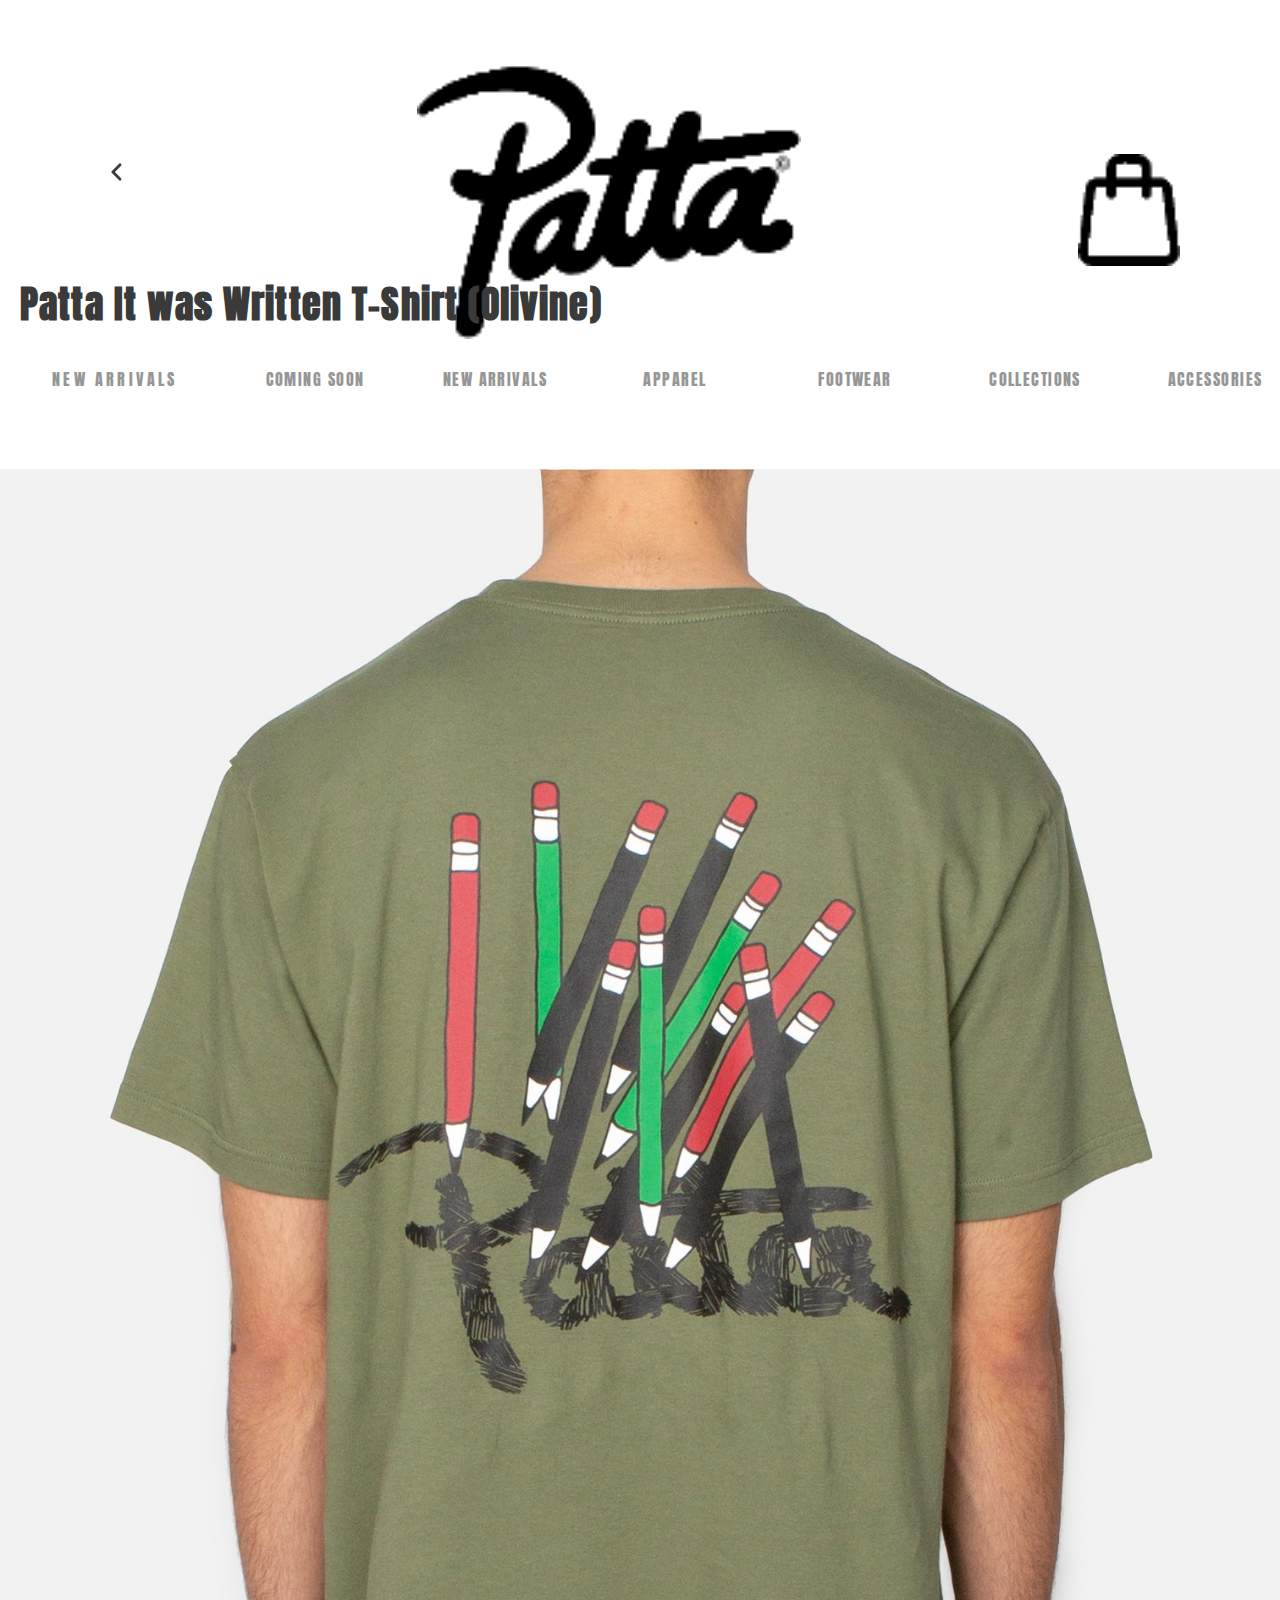
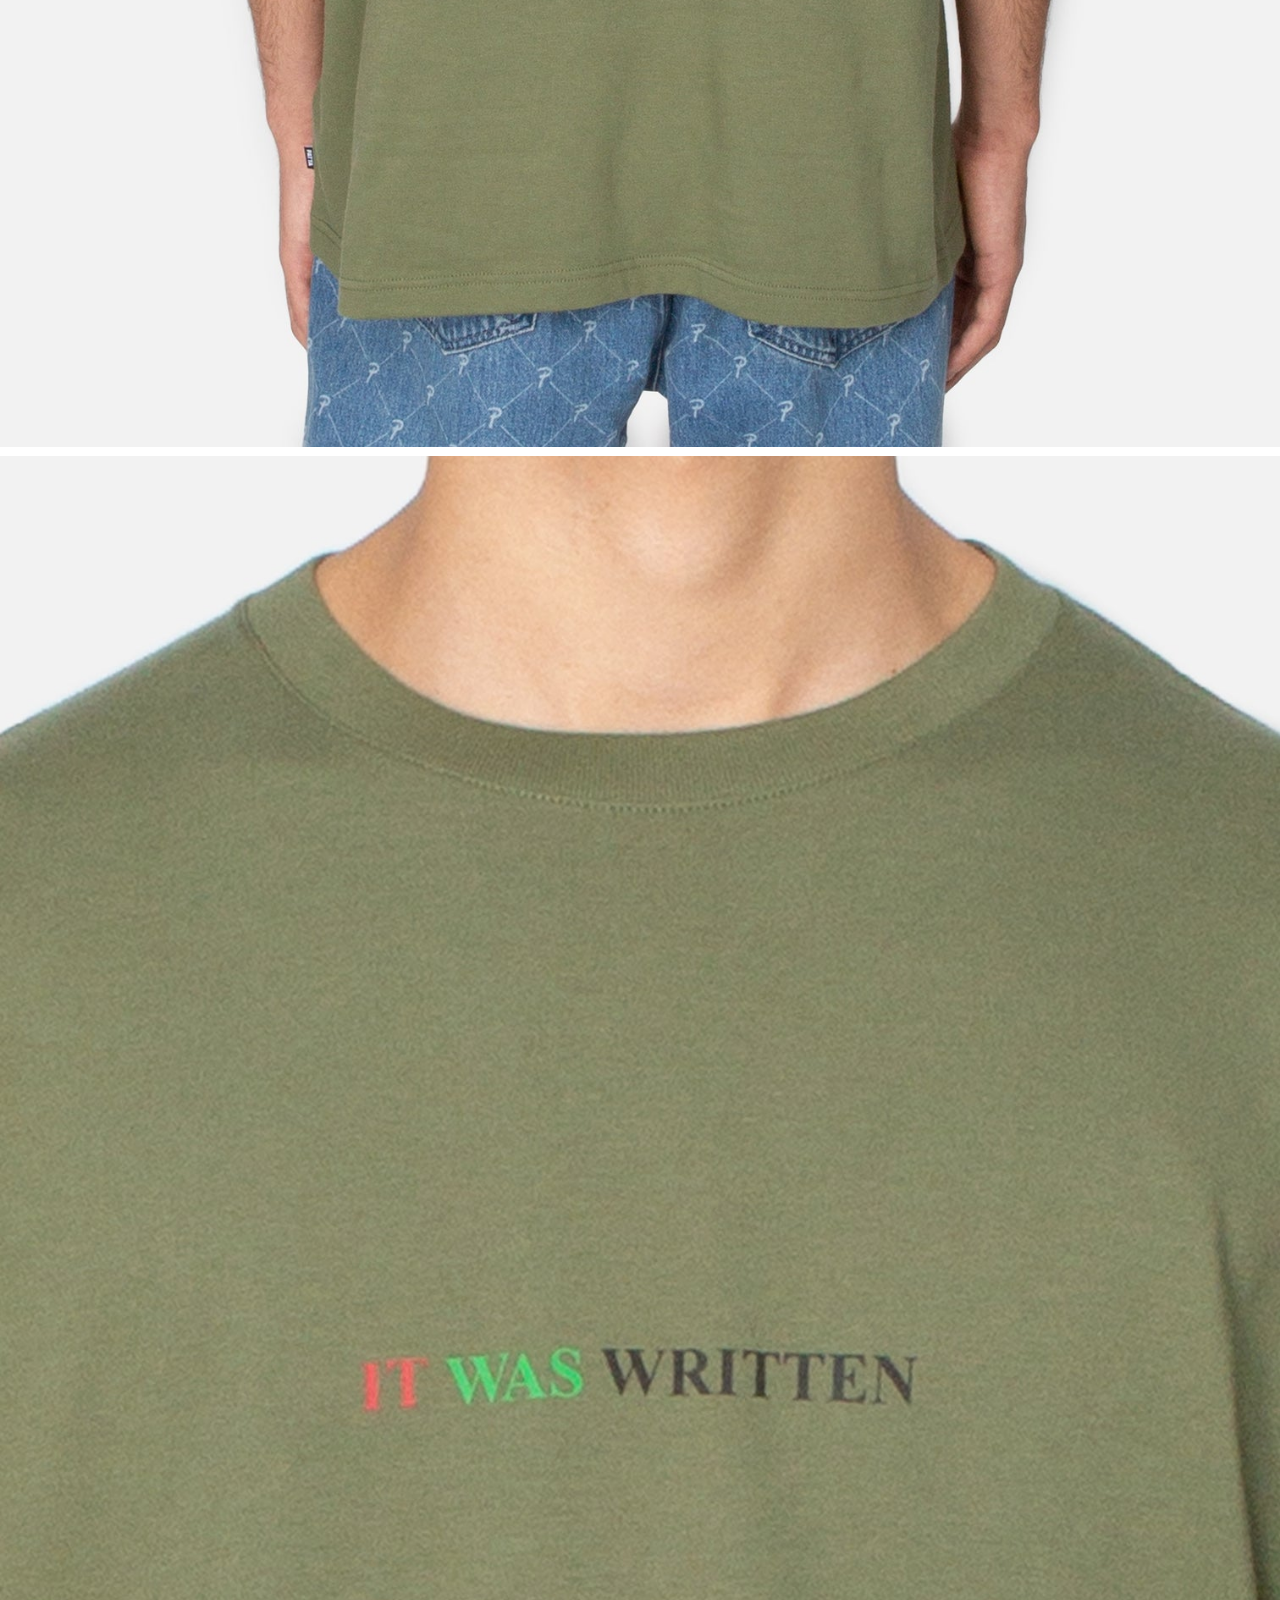
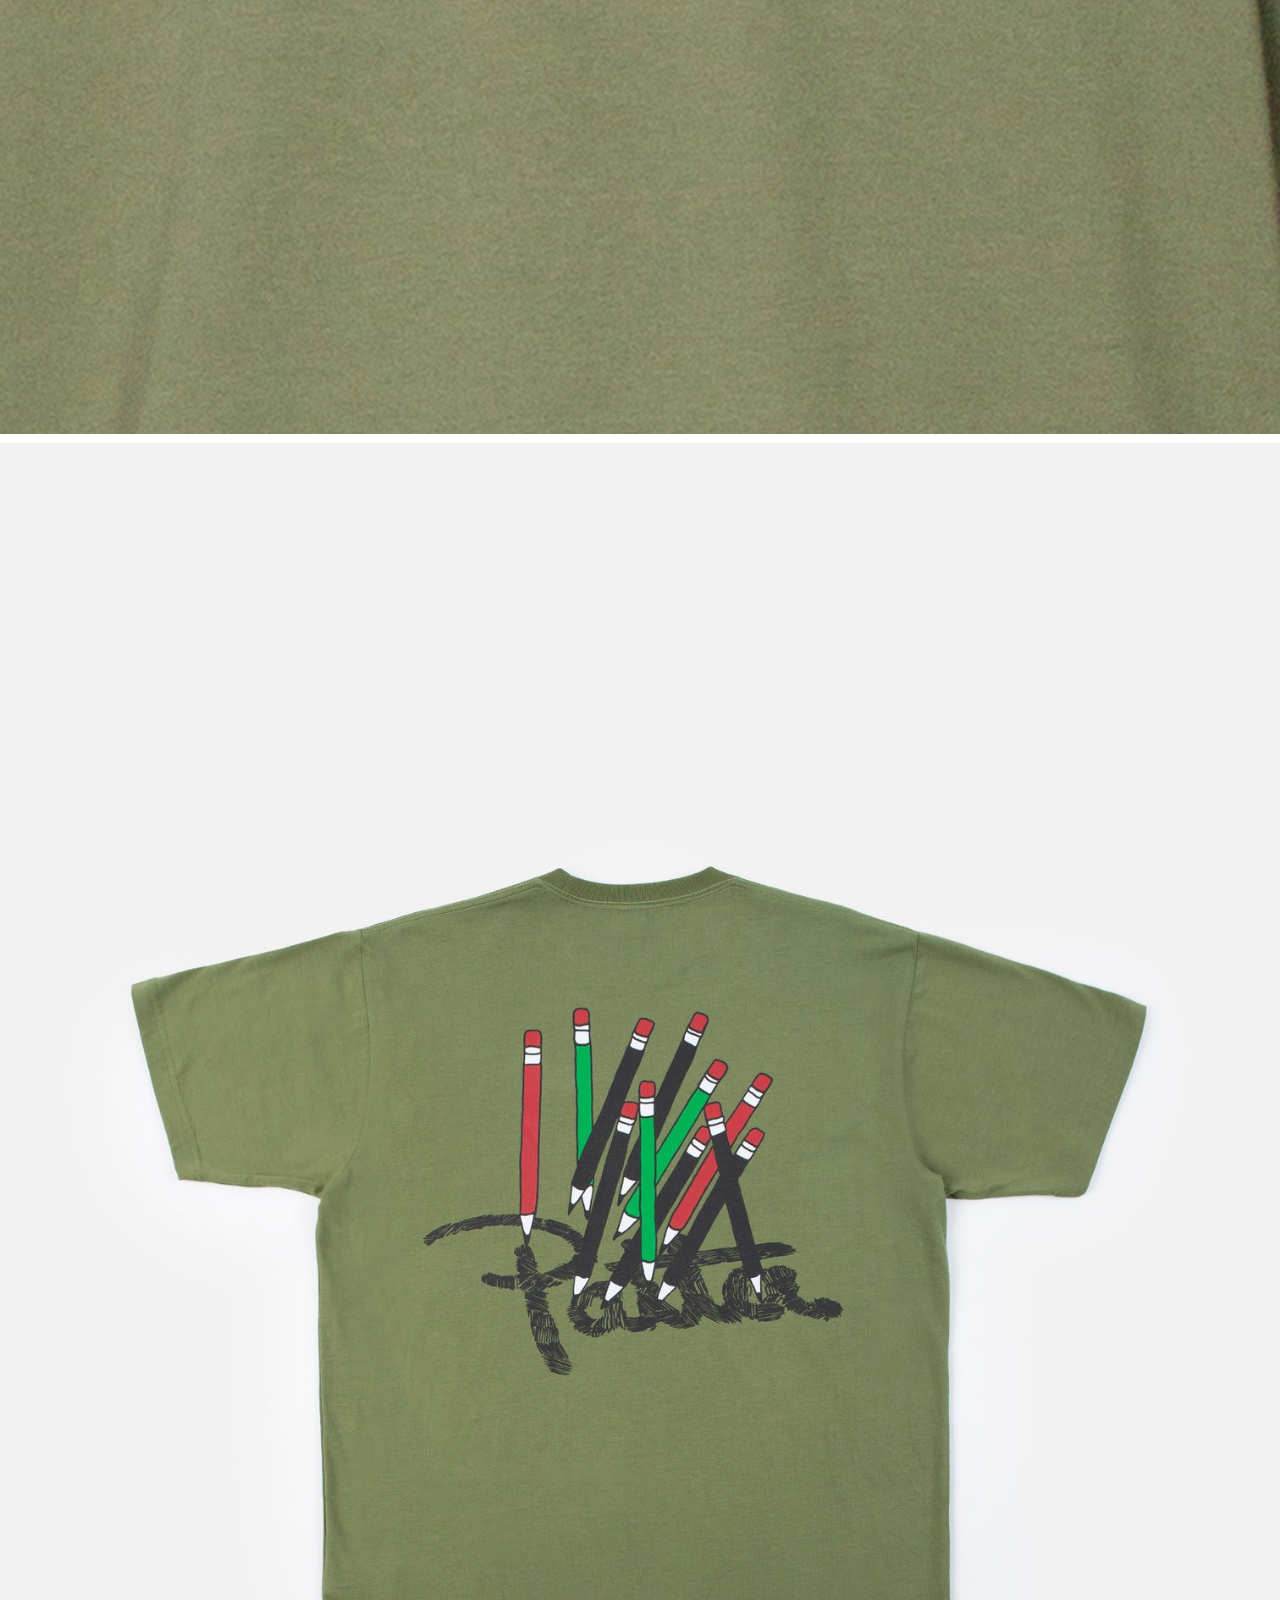
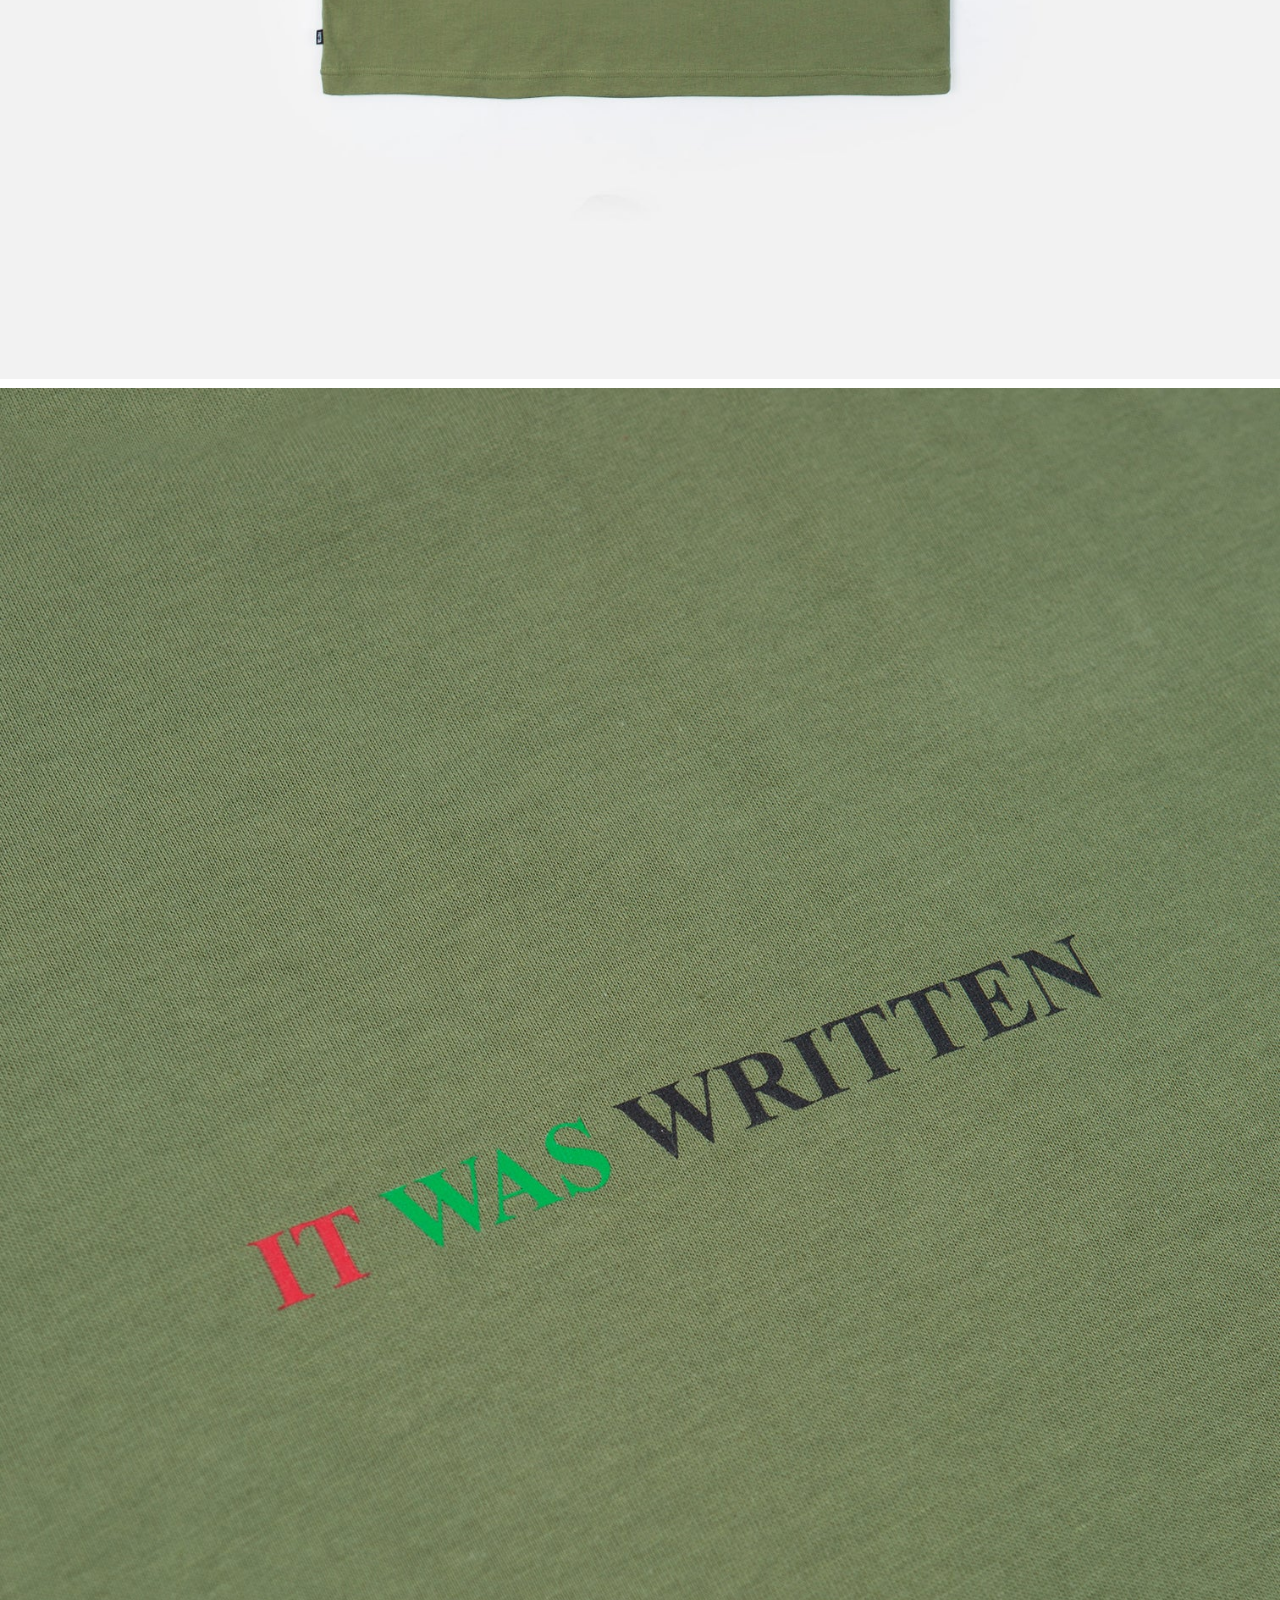
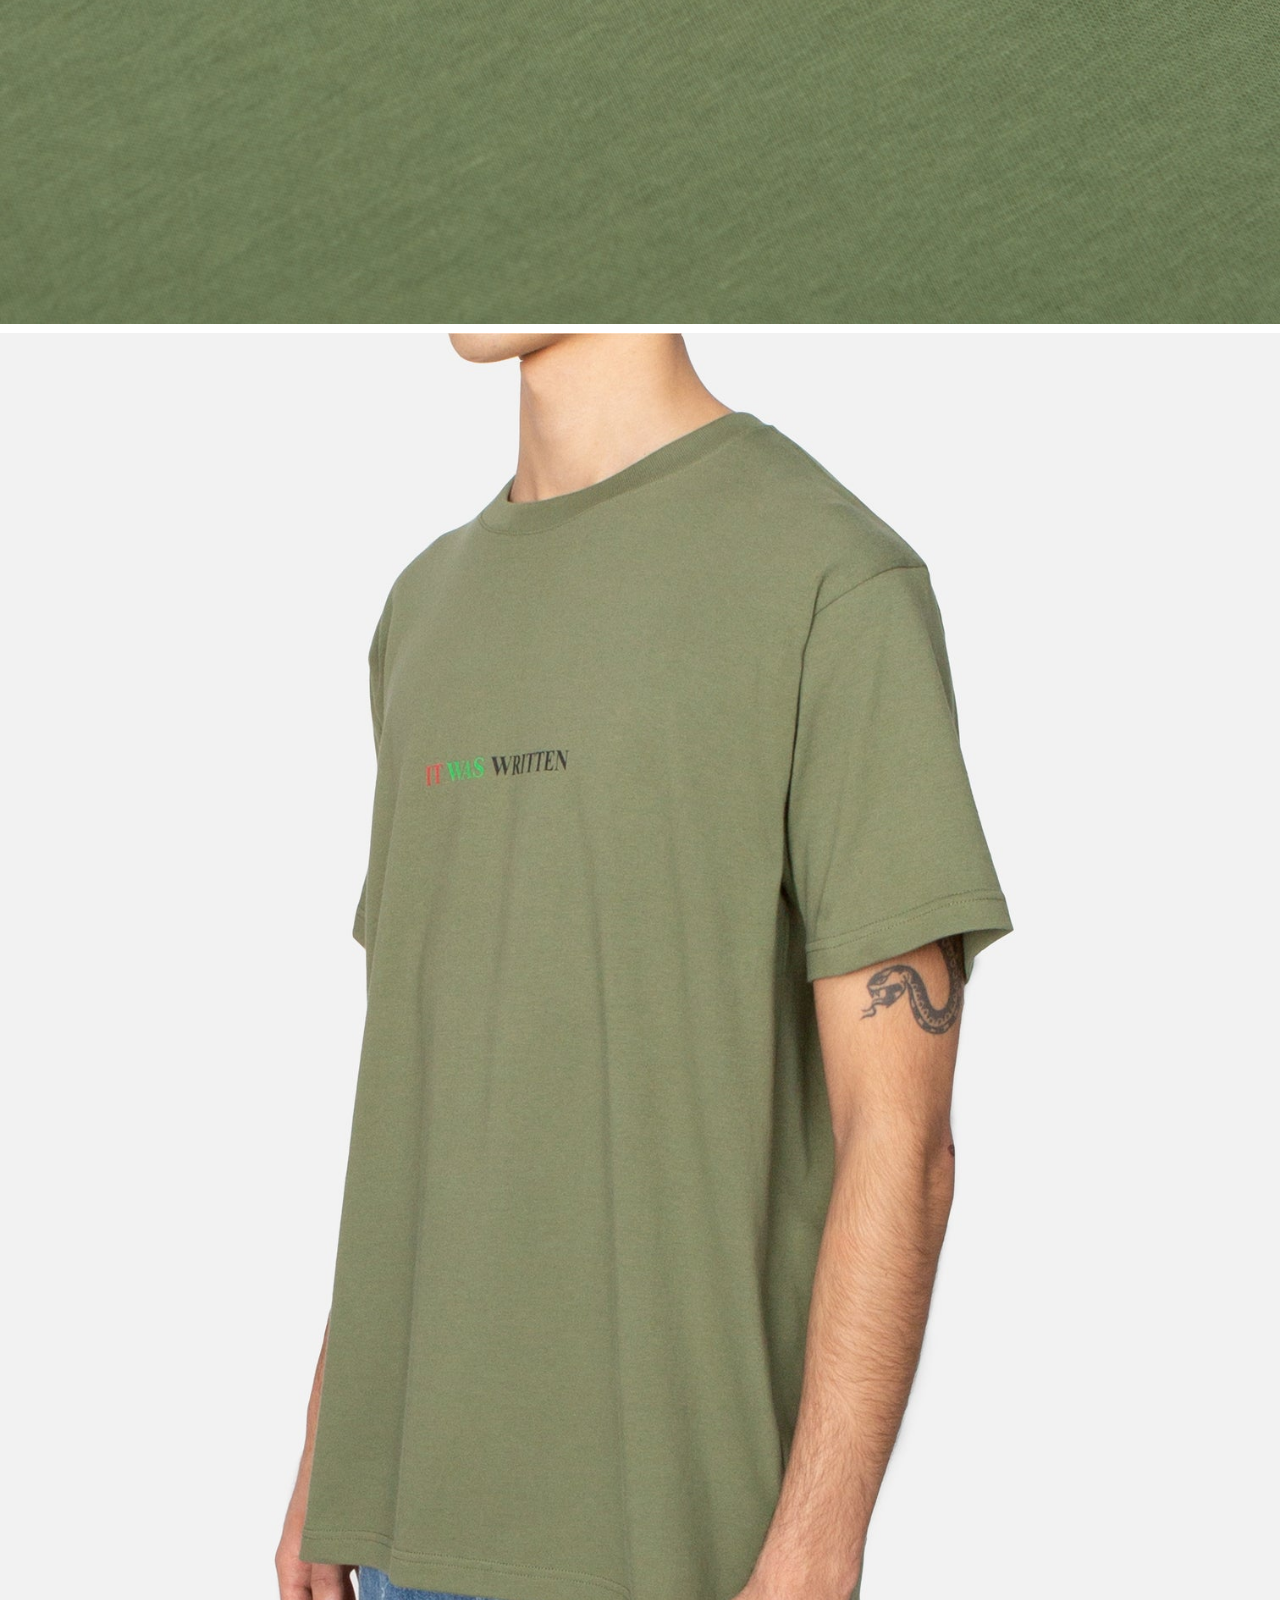
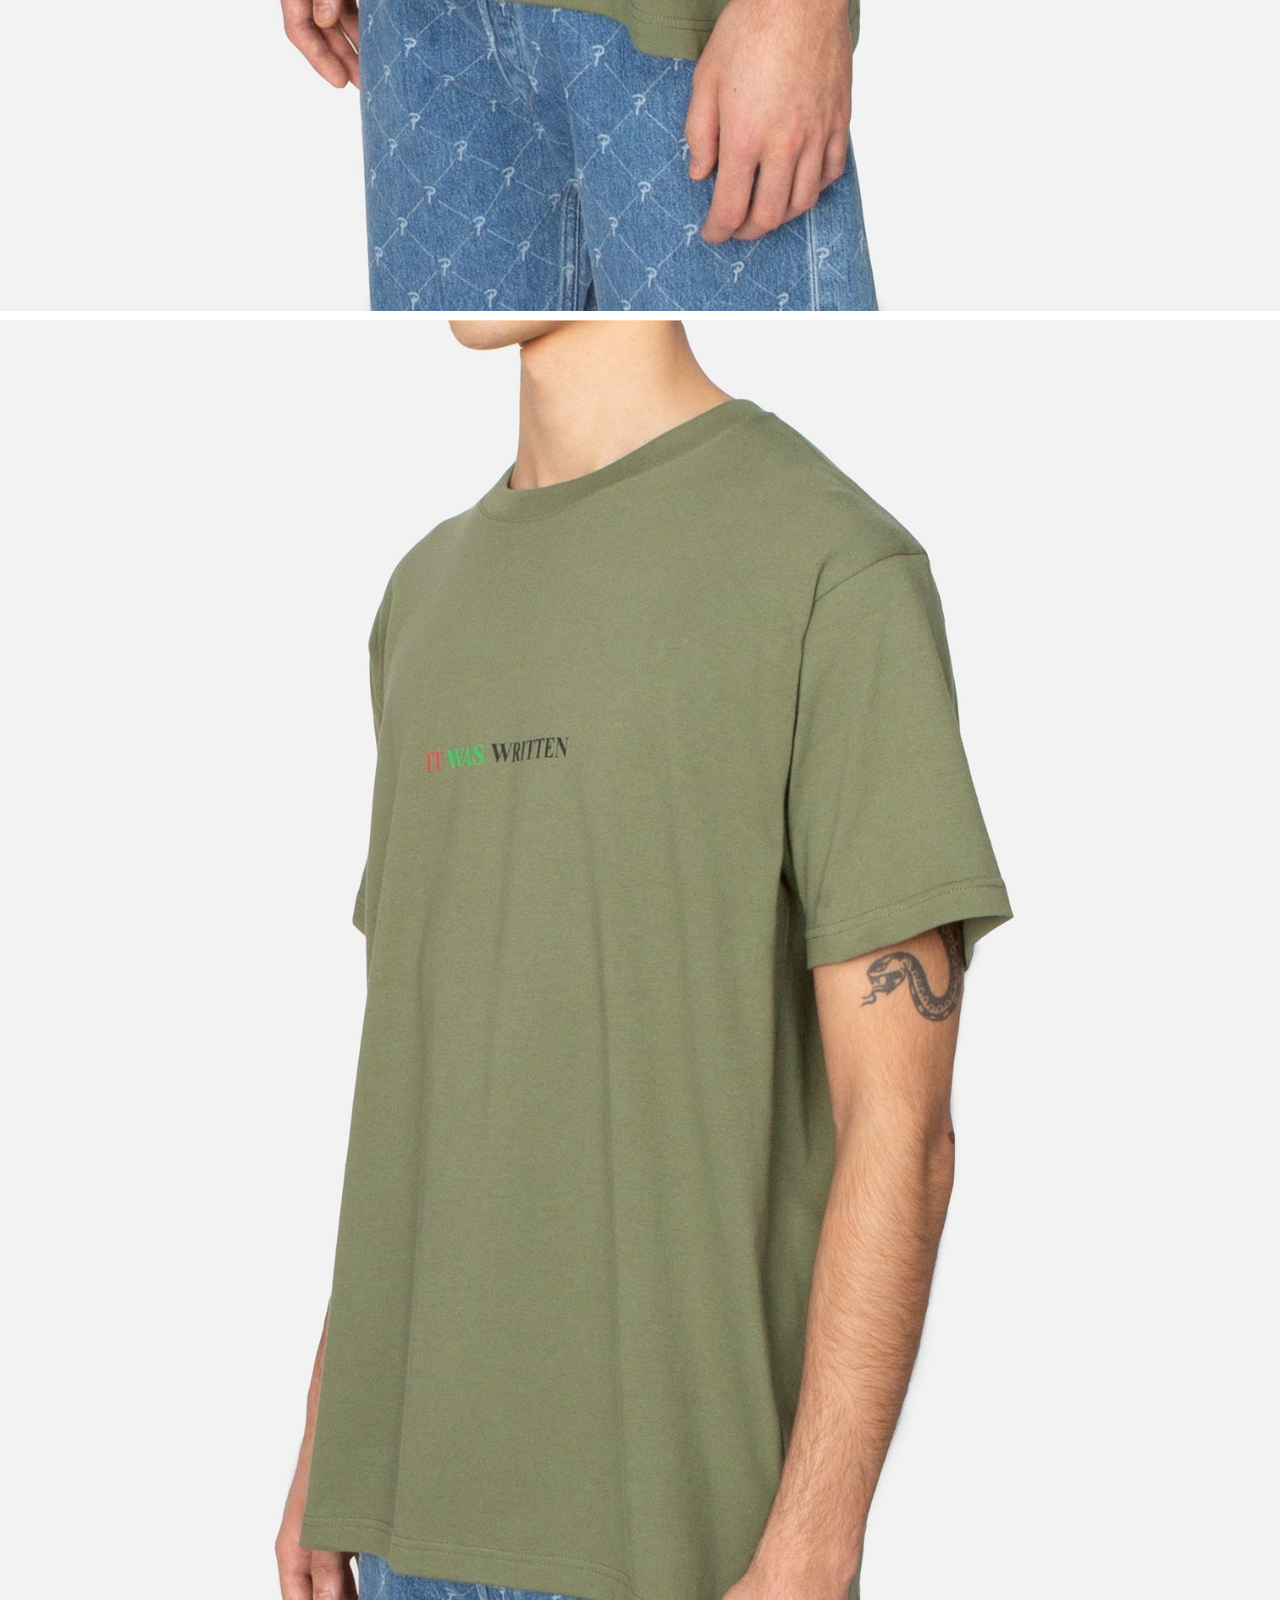
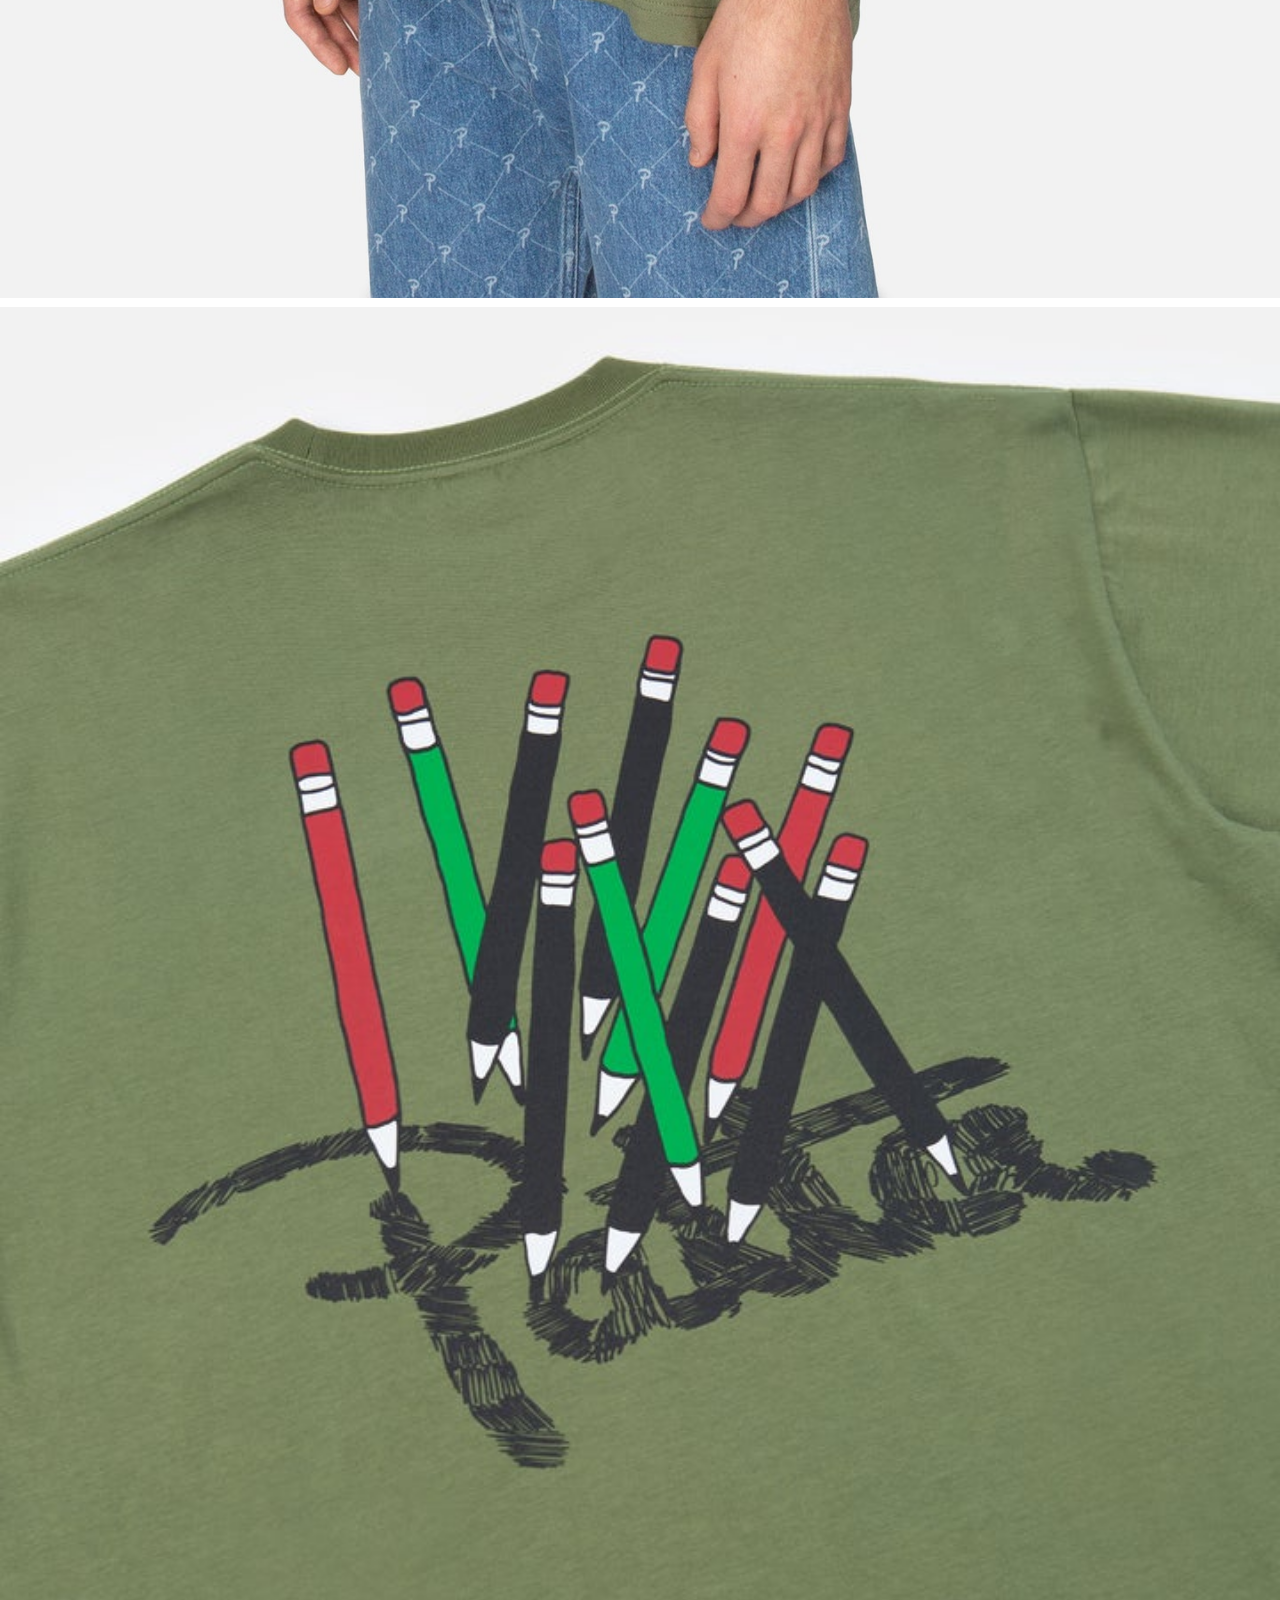
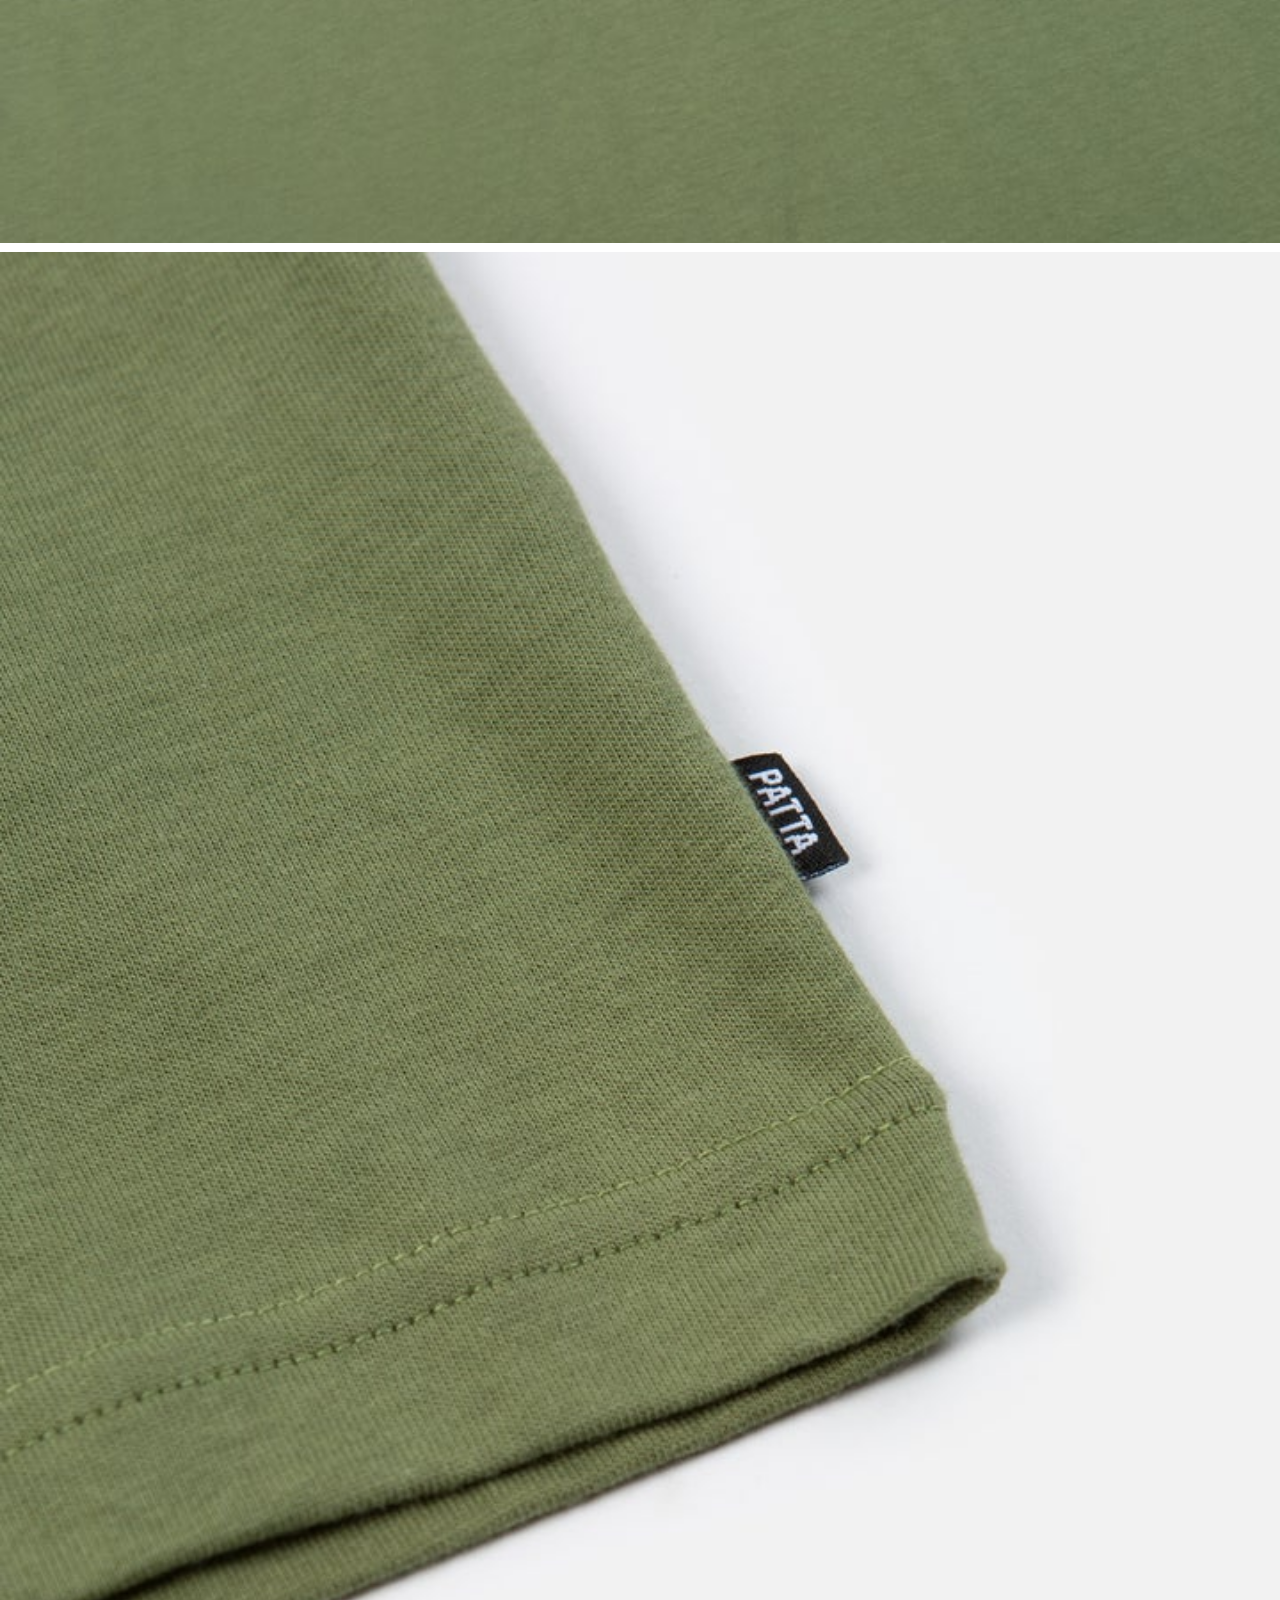
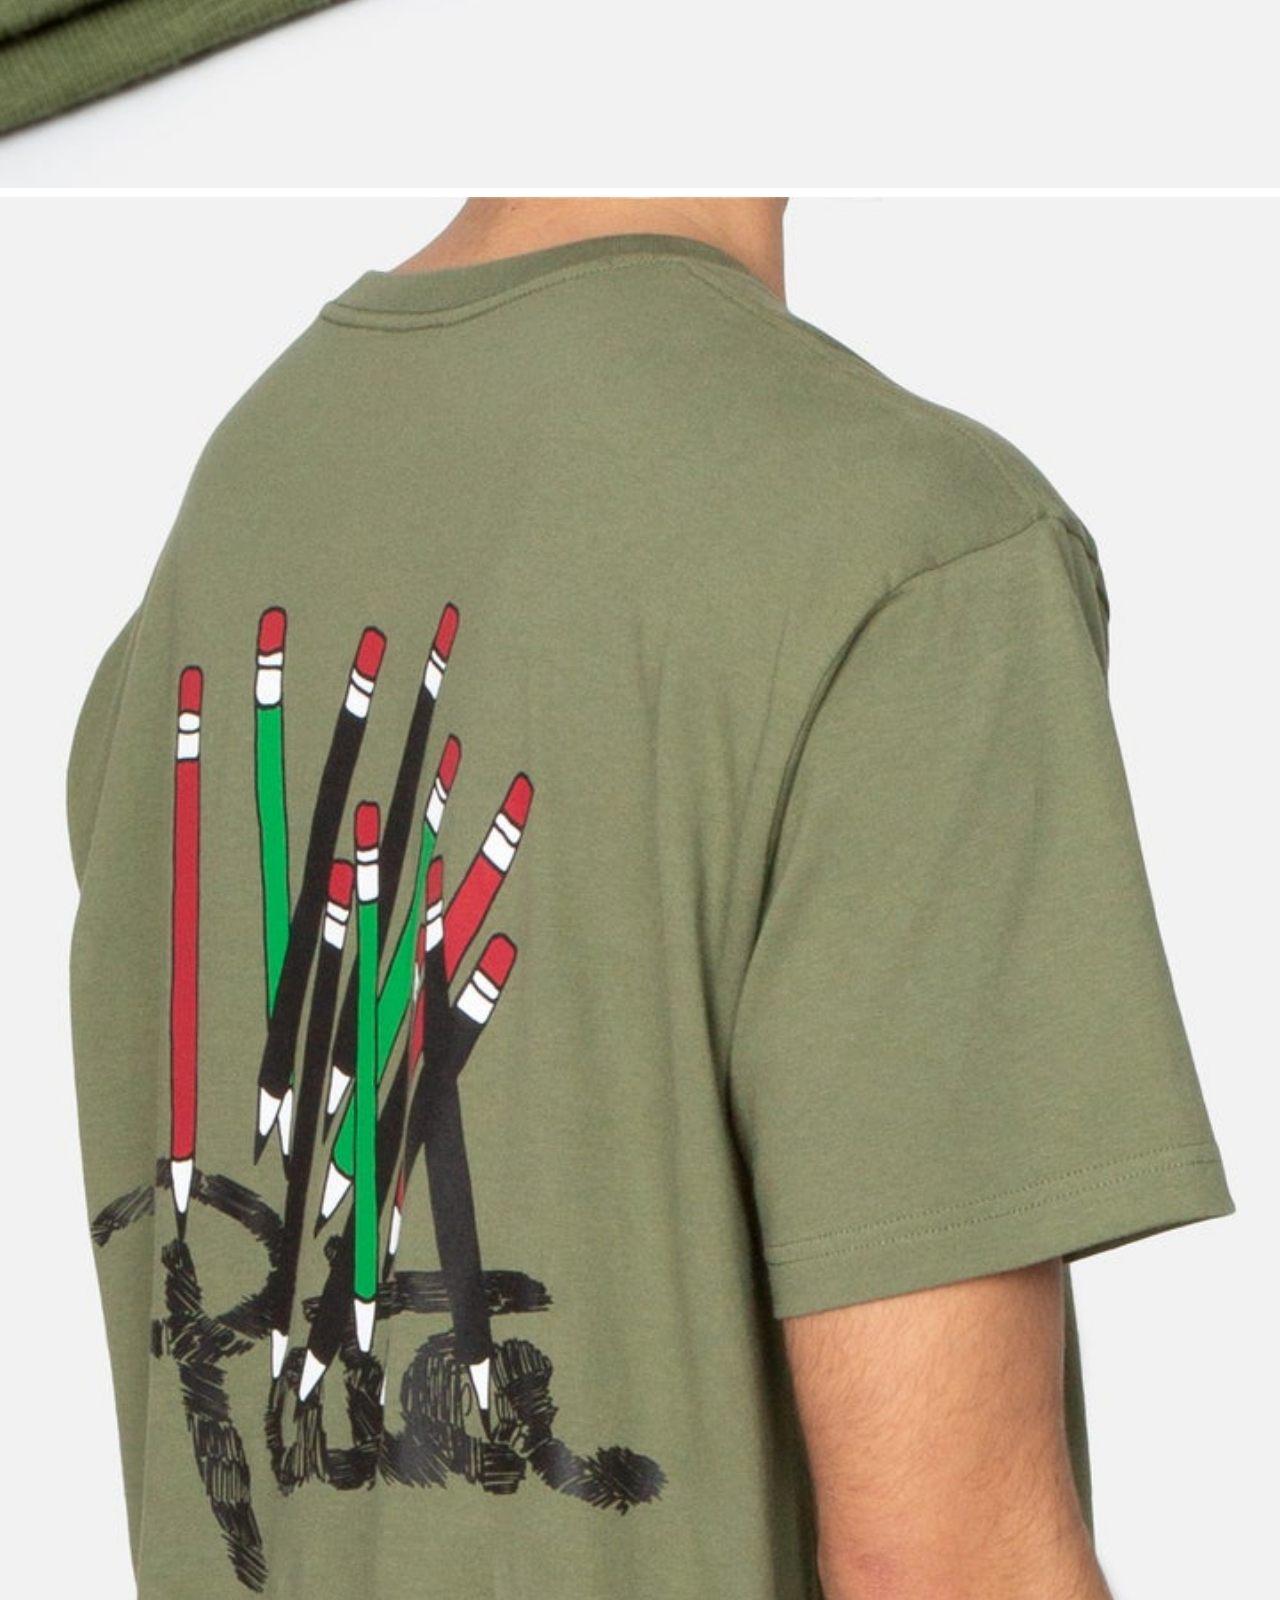
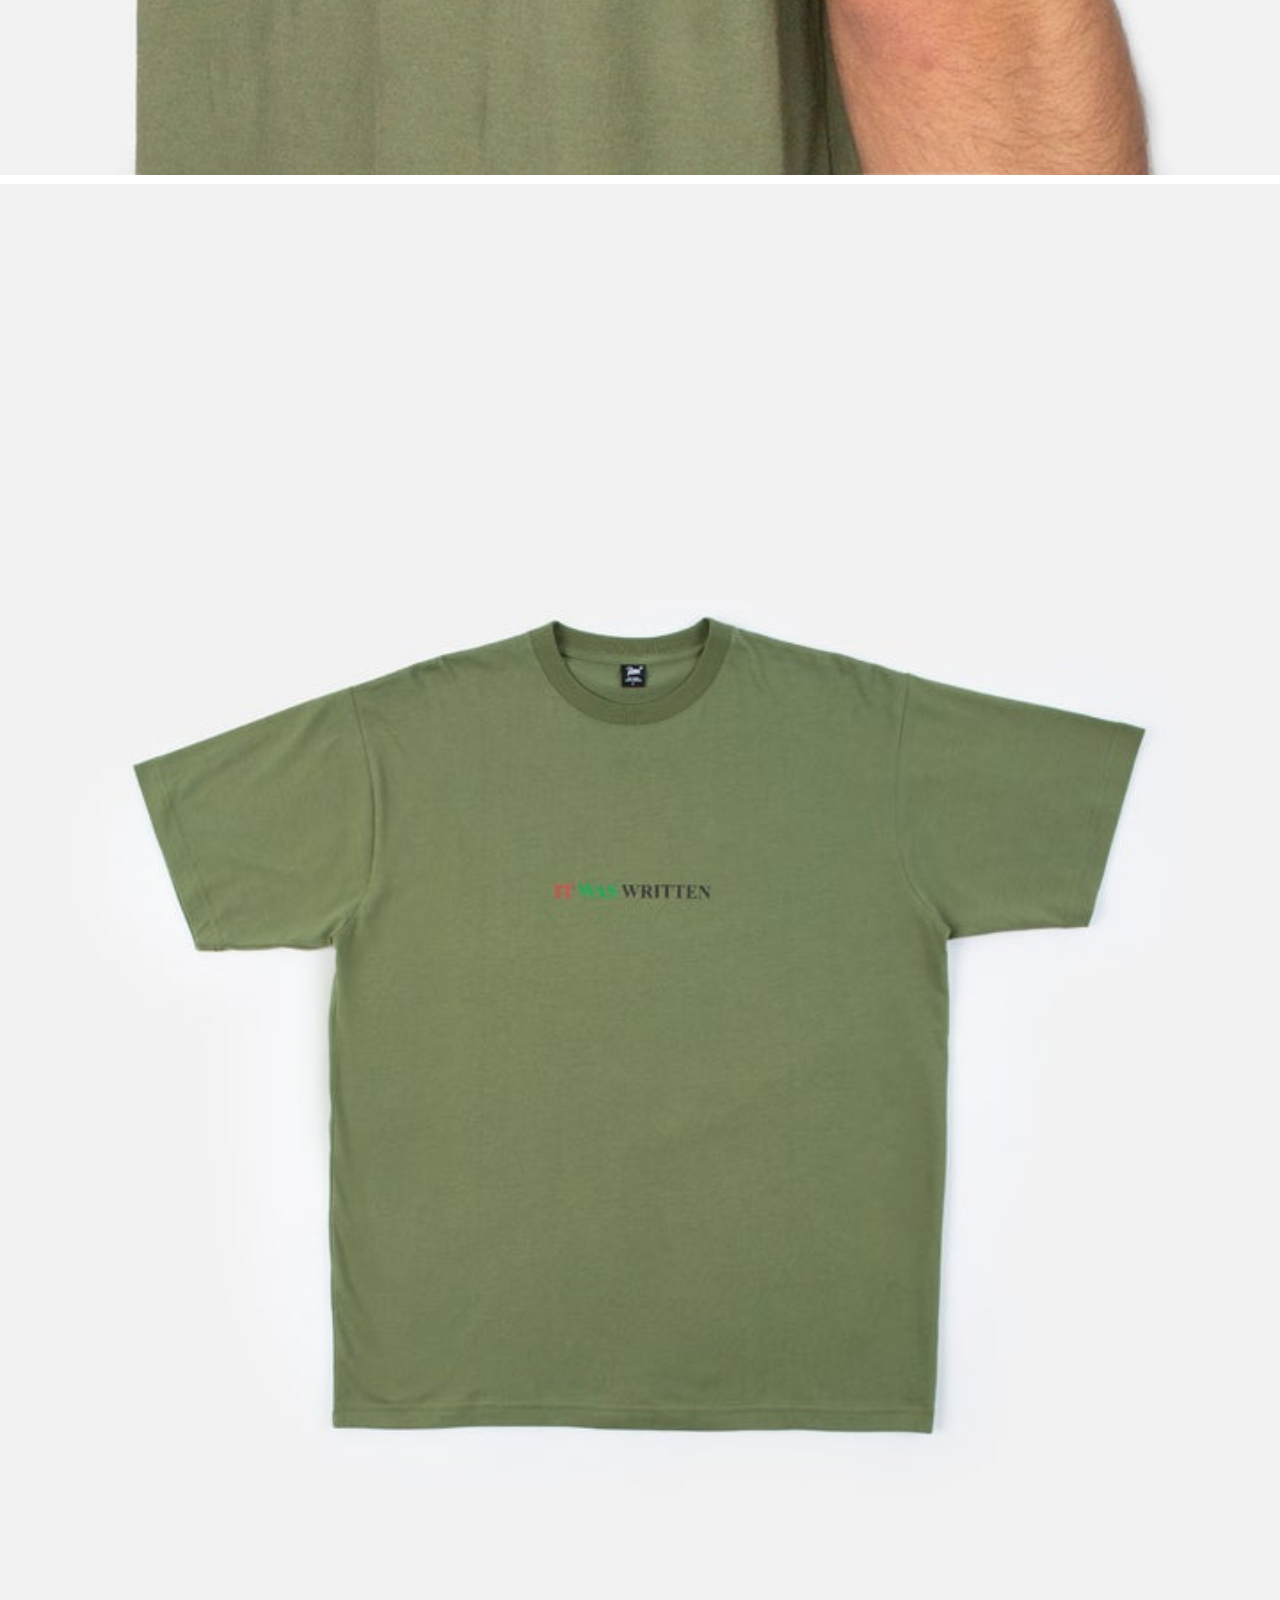
==== basiswebsite/pagina2.html @ a6334def "Add files via upload" ====
<!DOCTYPE html>
<html lang="nl">

<head>
    <meta charset="UTF-8" />
    <meta name="author" content="jouw naam" />
    <meta name="viewport" content="width=device-width, initial-scale=1" />

    <title>Patta</title>
    <link href="https://fonts.googleapis.com/css2?family=Anton&display=swap" rel="stylesheet" />
    <link href="styles/style.css" rel="stylesheet" />
</head>

<body>
    <header>
        <nav>
            <a href="index.html" class="back-button">
                <div>
                    <img src="./images/back_icon.png" class="back" alt="go back">
                </div>
            </a>
            <img src="./images/patta_logo.png" alt="logo" class="logo" />
            <img src="./images/bag_icon.png" class="shop" alt="cart" />
        </nav>


        <ul class="horizontal">
            <li class="text2">NEW ARRIVALS</li>
            <li class="text">COMING SOON </li>
            <li class="text">NEW ARRIVALS </li>
            <li class="text">APPAREL </li>
            <li class="text">FOOTWEAR </li>
            <li class="text">COLLECTIONS </li>
            <li class="text">ACCESSORIES </li>
            <li class="text">BRANDS </li>
            <li class="text">BLOG </li>
            <li class="text">RAFFLES </li>
        </ul>

    </header>
    <main>
        <h1 class="overflow"> Patta It was Written T-Shirt (Olivine)</h1>

        <div class="container2">
            <img src="images/tshirt_1.jpeg" class="tshirt1" alt="tshirt">
            <img src="images/tshirt_2.jpeg" class="tshirt" alt="tshirt">
            <img src="images/tshirt_3.jpeg" class="tshirt" alt="tshirt">
            <img src="images/tshirt_4.jpeg" class="tshirt" alt="tshirt">
            <img src="images/tshirt_5.jpeg" class="tshirt" alt="tshirt">
            <img src="images/tshirt_6.jpeg" class="tshirt" alt="tshirt">
            <img src="images/tshirt_7.jpeg" class="tshirt" alt="tshirt">
            <img src="images/tshirt_8.jpeg" class="tshirt" alt="tshirt">
            <img src="images/tshirt_9.jpeg" class="tshirt" alt="tshirt">
            <img src="images/tshirt_10.jpeg" class="tshirt" alt="tshirt">
            <img src="images/tshirt_11.jpeg" class="tshirt" alt="tshirt">

        </div>

    </main>
    <footer>
        <img src="./images/footer_logo.png" class="logo_footer" alt="footerlogo" />
        <h3 class="subscribe">Subscribe to our newsletter</h3>
        <form>

            <input type="text" name="email" class="input" placeholder="E-mail adress">
        </form>
        <ul class="footerli">
            <li>TERMS AND CONDITIONS </li>
            <li>PRIVACY POLICY</li>
            <li>REFUND POLICY</li>
            <li>SUPPORT</li>
            <li>STORES</li>
            <li>JOBS</li>
            <li>PATTA MOBILE APP</li>
            <li>PATTA FOUNDATION</li>
            <li>PATTA SOUNDSYSTEM</li>
            <li>PATTA RUNNING TEAM</li>
        </ul>

        <img src="images/social_media.png" class="socials" alt="socials">
    </footer>
    <script src="scripts/main.js"></script>
</body>

</html>
---- basiswebsite/styles/style.css ----
/* CSS Document */
* {
  margin: 0;
  padding: 0;
  box-sizing: border-box;
}


/*GROTE TEKSTEN*/
h3 {
  font-family: 'Anton',
    sans-serif;
  letter-spacing: 0.04em;
  color: white;
  line-height: 1em;
  text-align: left;
  padding: 0 20px;
}


h1 {
  font-family: 'Anton',
    sans-serif;
  font-size: 2.8em;
  letter-spacing: 0.03em;
  line-height: 1em;
  text-align: left;
  padding: 0 20px 1em;
  color: black;
  margin-top: 10%;
}

/*NAVIGATIE*/

a {
  margin: 0;
}

.shop {
  width: 8%;
  height: 8%;
  margin-top: 12%;
  margin-right: -3%;
}

.logo {
  margin-top: 5%;
  width: 30%;
}


nav {
  display: flex;
  justify-content: space-around;
}

ul {
  list-style: none;
  margin: 0;
  padding: 0;
  font-family: 'Anton',
    sans-serif;
  letter-spacing: 0.2em;
}

.navigation {
  color: #969696;
}

.menu {
  width: 15%;
}

/*HORIZONTAL NAV*/
/* ik maak hier een horizontale navigatie doormiddel van overflow op de x-as met auto*/
.horizontal {
  font-size: em;
  max-height: 110px;
  display: flex;
  color: #969696;
  overflow-x: auto;
}

.horizontal .text {
  min-width: 110px;
  height: 50px;
  line-height: 80px;
  text-align: center;
  margin-right: 70px;
  letter-spacing: 0.09em;
}

.text2 {
  min-width: 230px;
  height: 50px;
  line-height: 80px;
  text-align: center;
  margin-right: 30px;
}

ul {
  list-style: none;
  margin: 0;
  padding: 0;
  font-family: 'Anton',
    sans-serif;
  letter-spacing: 0.2em;
}

/*HAMBURGER MENU BUTTON*/
/* Dit is het hamburger menu wat erg veel werk kostte, je werkt hier met eigenlijk een streepje die je ineen before en after systeem zet waardoor je met 3 strepen een hamburger menu kan creeeren*/
.menu-button {
  display: flex;
  align-items: center;
  width: 30px;
  height: 30px;
  cursor: pointer;
  transition: all .4s ease-in-out;
  margin-top: 12%;
  margin-left: -3%
}

.menu-button__burger {
  width: 30px;
  height: 3px;
  background: black;
  border-radius: 4px;
  box-shadow: 0 3px 5px rgba(235, 76, 43, .1);
  transition: all .4s ease-in-out;
}

.menu-button__burger::before,
.menu-button__burger::after {
  content: '';
  position: absolute;
  width: 30px;
  height: 3px;
  background: black;
  border-radius: 2px;
  box-shadow: 0 3px 5px rgba(235, 76, 43, .1);
  transition: all .4s ease-in-out;
}

.menu-button__burger::before {
  transform: translateY(-10px);
}

.menu-button__burger::after {
  transform: translateY(10px);
}

/*ANIMATIE HAMBURGER MENU*/
.menu-button.open .menu-button__burger {
  transform: translateX(-10px);
  background: transparent;
  box-shadow: none;
}

.menu-button.open .menu-button__burger::before {
  transform: rotate(45deg) translate(10px, -10px);
}

.menu-button.open .menu-button__burger::after {
  transform: rotate(-45deg) translate(10px, 10px)
}

/*FOTO"S MET OVERLAY*/
/* Je werkt hier met een container, afbeelding, overlay, text en overlayeffect. Alle samen gecombineerd zorgt wanneer een hover ingezet wordt er over de afbeelding een waas komt met een stukje tekst.*/

.container {
  position: relative;
  display: inline-block;
  width: 100%;
}

.overlay {
  position: absolute;
  transition: all .3s ease-in;
  opacity: 0;
  background-color: #ffffff;
}

.overlayEffect {
  height: 100%;
  width: 100%;
  bottom: 0;
  top: 0;
  left: 0;
  background-color: #ffffff9d;
}

.container:hover .overlayEffect {
  opacity: 1;
}

.foto1 {
  display: block;
  padding: 0 20px 1em;
  width: 100%;
}

.foto2 {
  display: block;
  padding-top: 1em;
  padding-left: 4em;
  width: 100%;
}

.foto3 {
  display: block;
  padding-top: 1em;
  padding-right: 4em;
  width: 100%;
}

.foto4 {
  display: block;
  padding: 1em 20px 1em;
  width: 100%;
}

.foto5 {
  display: block;
  padding-top: 1em;
  padding-left: 4em;
  width: 100%;
}

.foto6 {
  display: block;
  padding-top: 1em;
  padding-right: 4em;
  width: 100%;
}

.foto7 {
  display: block;
  padding: 1em 20px 1em;
  width: 100%;
}

.foto8 {
  display: block;
  padding-top: 1em;
  padding-left: 4em;
  width: 100%;
}

.foto9 {
  display: block;
  padding-top: 1em;
  padding-right: 4em;
  width: 100%;
}

.foto10 {
  display: block;
  padding: 1em 20px 1em;
  width: 100%;
}


.text1 {
  color: black;
  font-family: 'Anton',
    sans-serif;
  position: absolute;
  top: 50%;
  left: 40%;
  transform: translate(-50%, -50%);
  font-size: 24px;
}

.text20 {
  color: black;
  font-family: 'Anton',
    sans-serif;
  position: absolute;
  top: 50%;
  left: 50%;
  transform: translate(-50%, -50%);
  font-size: 30px;
}

.text3 {
  color: black;
  font-family: 'Anton',
    sans-serif;
  position: absolute;
  top: 50%;
  left: 40%;
  transform: translate(-50%, -50%);
  font-size: 30px;
}

.text4 {
  color: black;
  font-family: 'Anton',
    sans-serif;
  position: absolute;
  top: 50%;
  left: 40%;
  transform: translate(-50%, -50%);
  font-size: 24px;
}

.text5 {
  color: black;
  font-family: 'Anton',
    sans-serif;
  position: absolute;
  top: 50%;
  left: 50%;
  transform: translate(-50%, -50%);
  font-size: 25px;
}

.text6 {
  color: black;
  font-family: 'Anton',
    sans-serif;
  position: absolute;
  top: 50%;
  left: 40%;
  transform: translate(-50%, -50%);
  font-size: 30px;
}

.text7 {
  color: black;
  font-family: 'Anton',
    sans-serif;
  position: absolute;
  top: 50%;
  left: 40%;
  transform: translate(-50%, -50%);
  font-size: 24px;
}

.text8 {
  color: black;
  font-family: 'Anton',
    sans-serif;
  position: absolute;
  top: 50%;
  left: 50%;
  transform: translate(-50%, -50%);
  font-size: 30px;
}

.text9 {
  color: black;
  font-family: 'Anton',
    sans-serif;
  position: absolute;
  top: 50%;
  left: 40%;
  transform: translate(-50%, -50%);
  font-size: 30px;
}

.text10 {
  color: black;
  font-family: 'Anton',
    sans-serif;
  position: absolute;
  top: 50%;
  left: 40%;
  transform: translate(-50%, -50%);
  font-size: 24px;
}

/*FOOTER*/

footer {
  background-color: black;
  margin: 0;
  padding: 0;
}

.logo_footer {
  width: 50%;
  position: relative;
  top: 10px;
  left: 5.5em;
  margin-top: 2em;
  margin-bottom: 2em;
}

.subscribe {
  font-size: 27px;
  letter-spacing: 0.05em;
  margin-bottom: 2em;
}

form {
  margin-left: 1.3em;
  margin-bottom: 3em;
  width: 100%;
}

/* Hier maak ik een form met alleen een bottom die kleur*/
.input {
  background-color: black;
  border-width: 100%;
  border-bottom: #969696;
  top: 1em;
  border: 3em;
  border: solid 1px;
  padding: 0 0 0.8em 0;
  border-color: #969696;
  border-top: black;
  border-left: black;
  border-right: black;
}

.footerli {
  font-family: 'Anton',
    sans-serif;
  color: white;
  margin-left: 1.3em;
  font-size: 18px;
  line-height: 2.8em;
}

ul {
  margin-bottom: 2em;
}

/*sociale media afbeelding*/
.socials {
  margin-left: 1.3em;
  margin-bottom: 2.5em;
}

/** Pagina 2 **/

.back-button {
  display: flex;
  align-items: center;
  width: 40px;
  height: 40px;
  margin-top: 12%;
  margin-left: -3%
}

.tshirt1 {
  width: 100%;
  padding-bottom: 5px;
  margin-top: 3em;
}

.tshirt {
  width: 100%;
  padding-bottom: 5px;
}

.overflow {
  position: absolute;
  font-size: 2.4em;
  top: 4.1em;
  color: #3a3a3a;
}
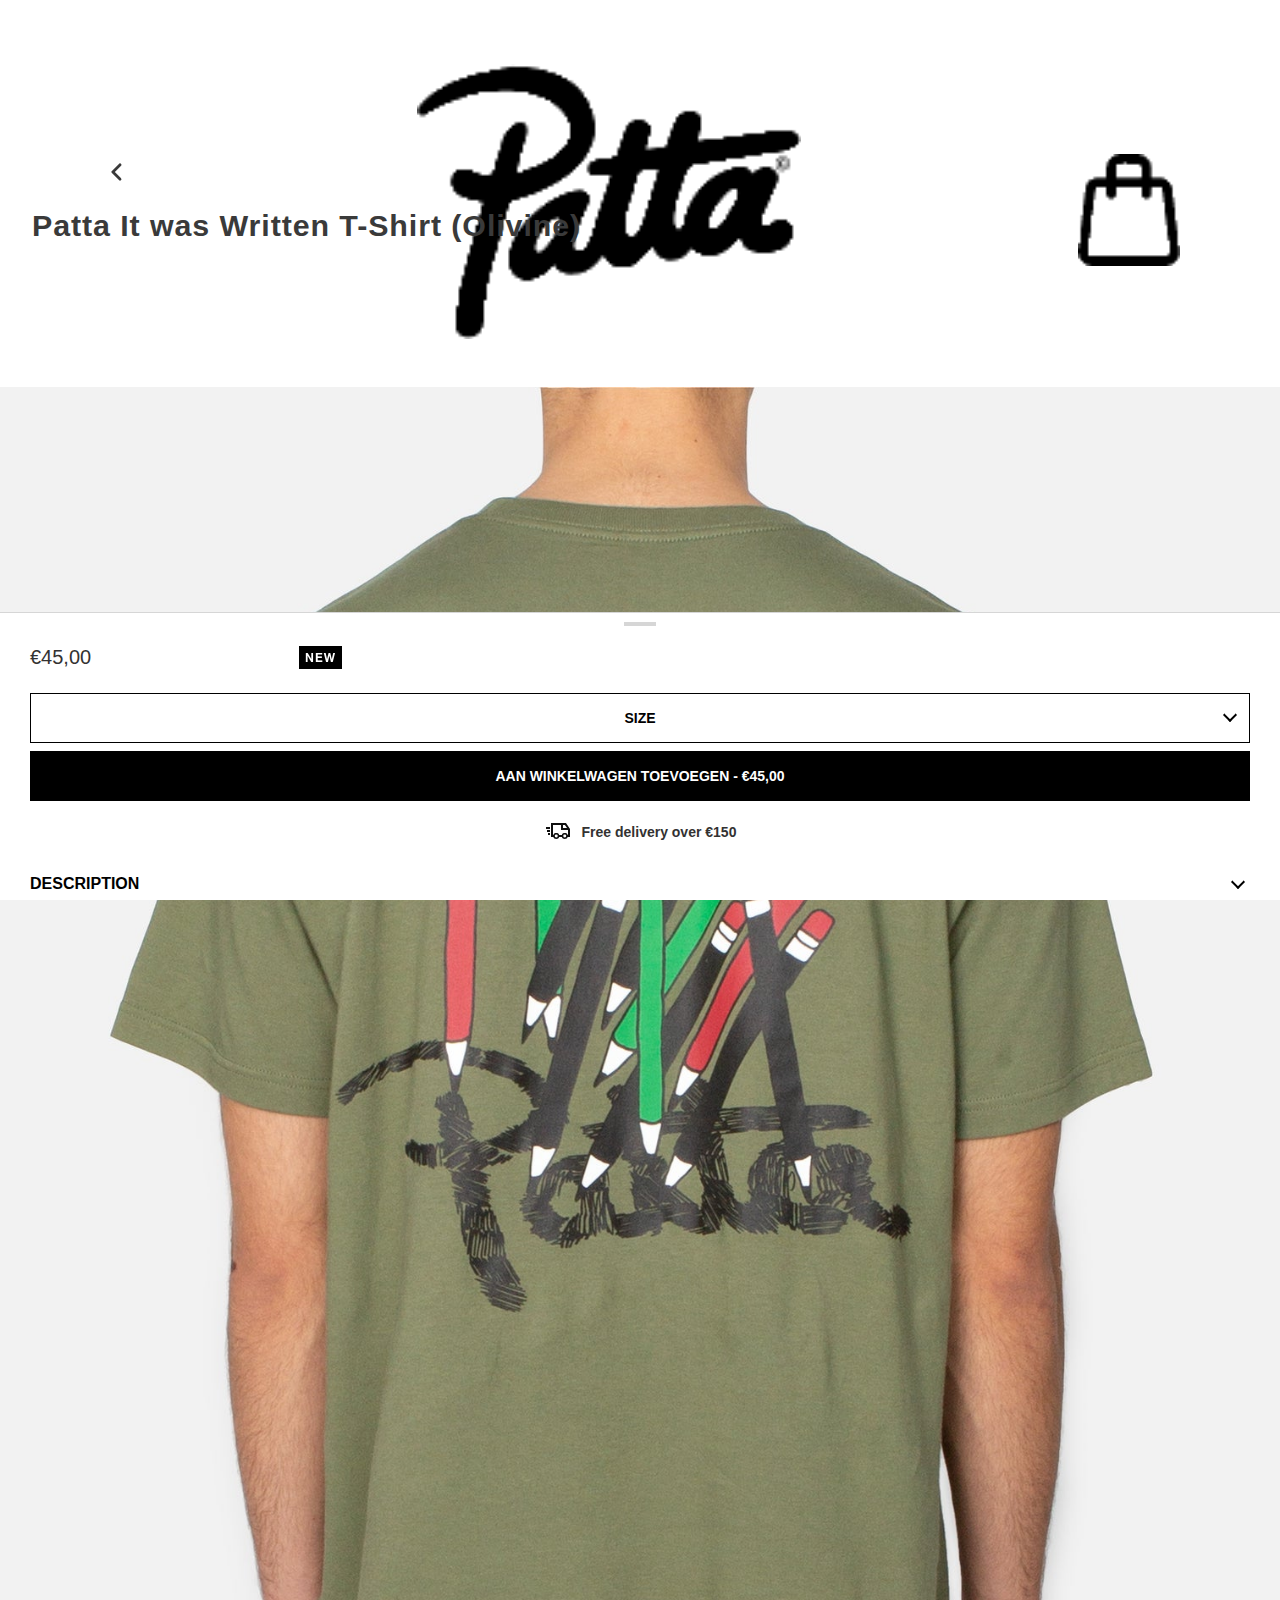
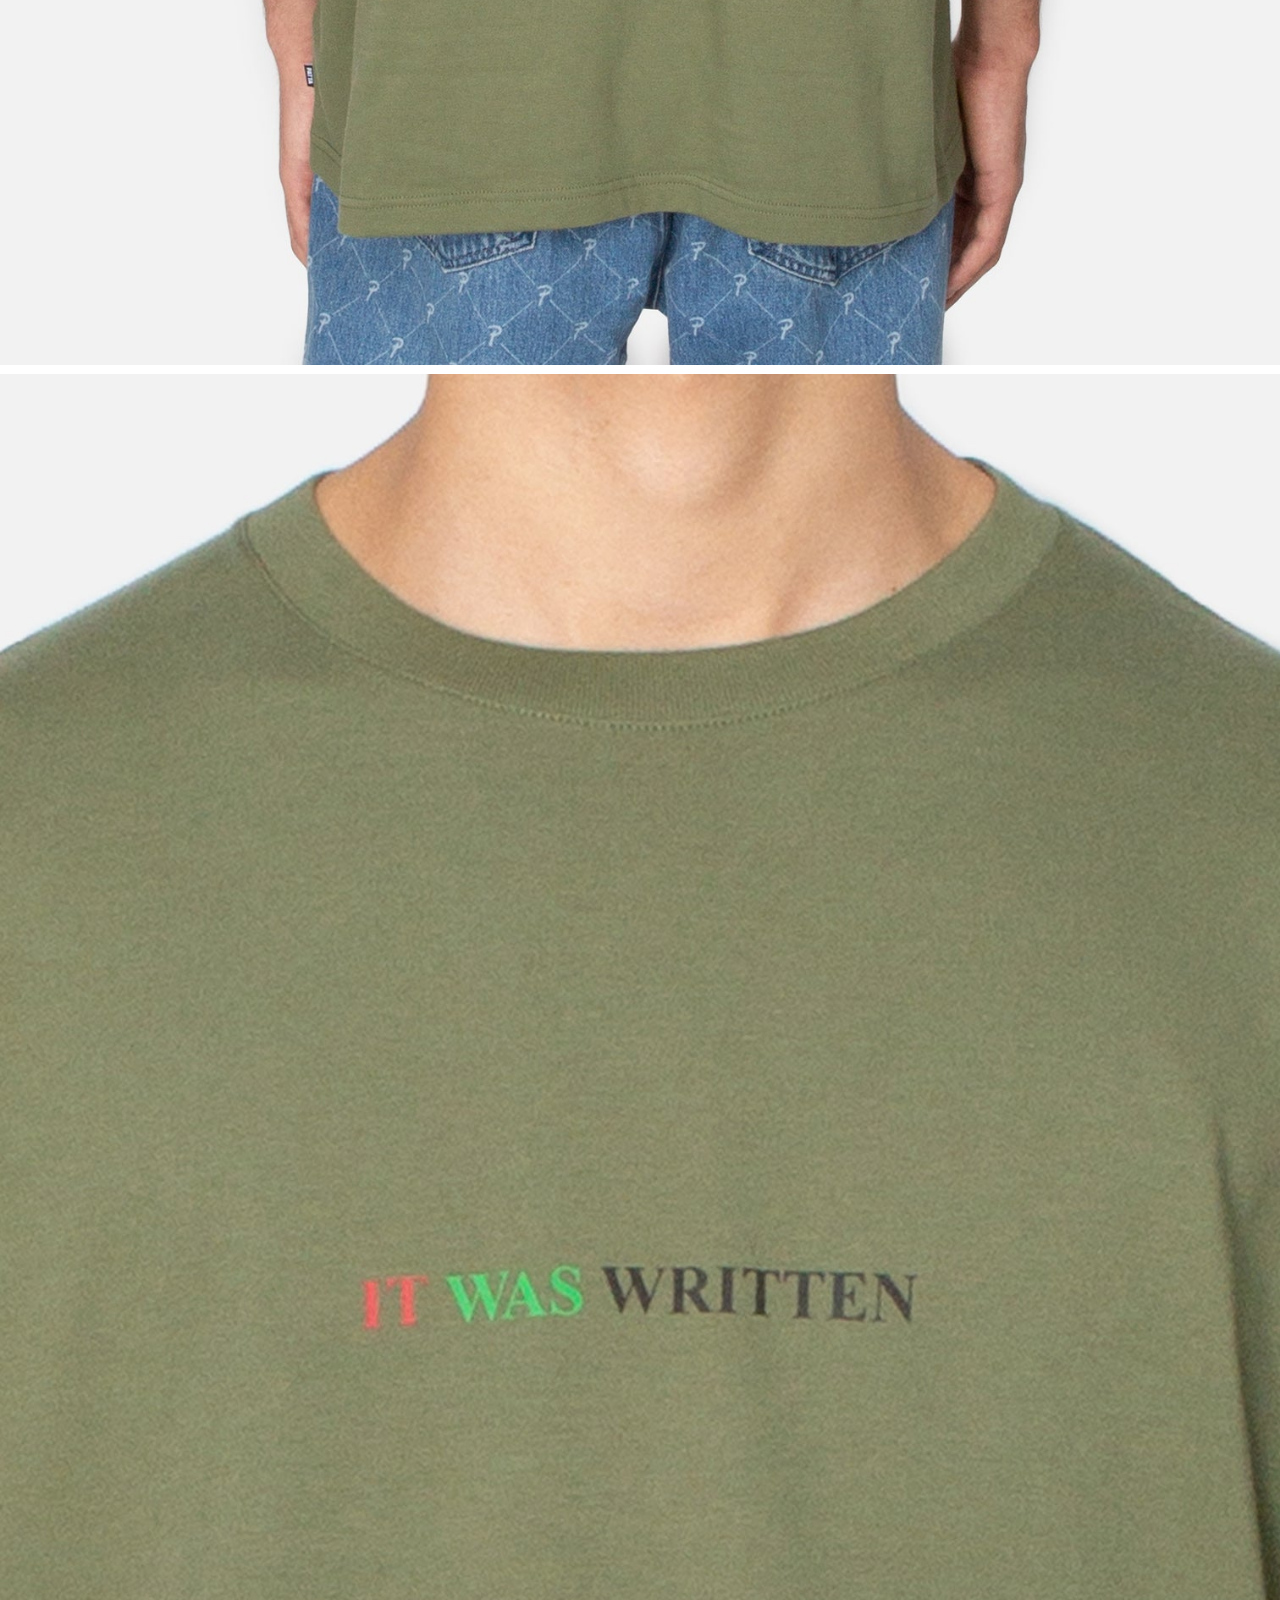
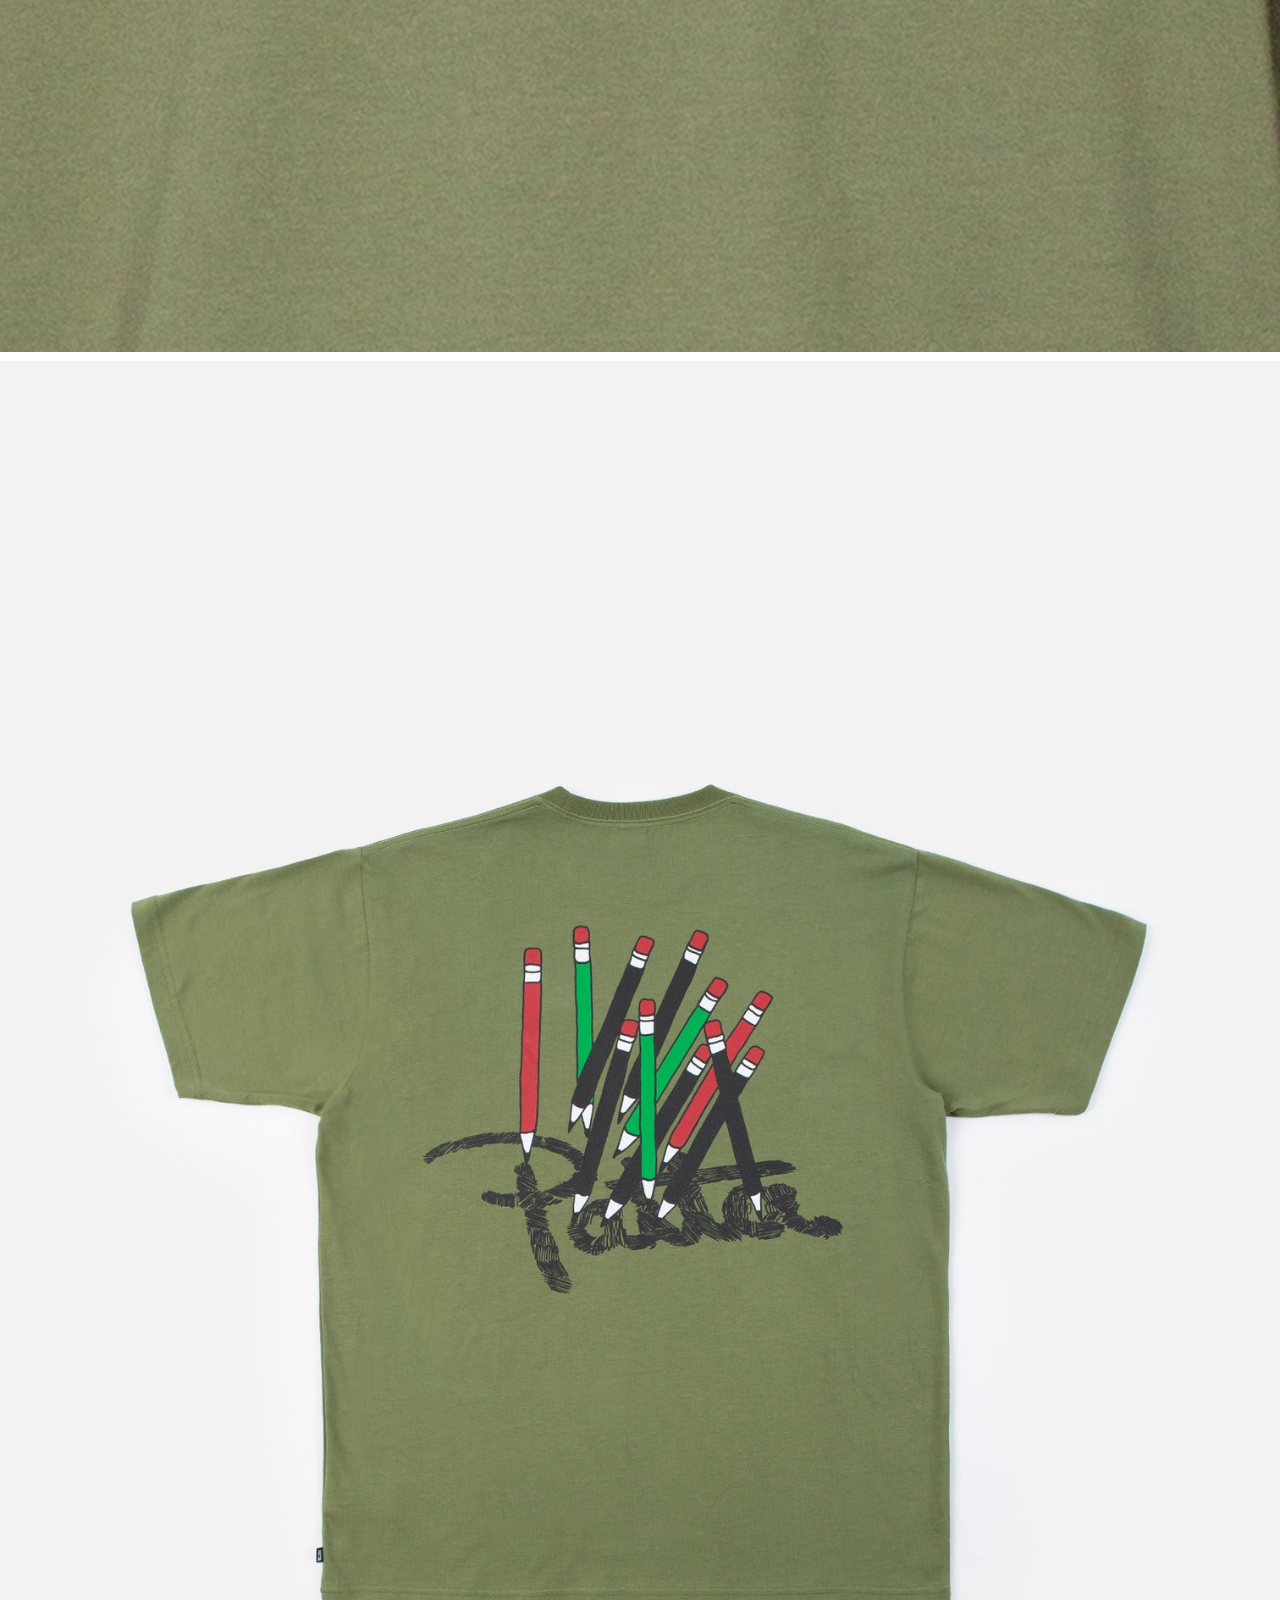
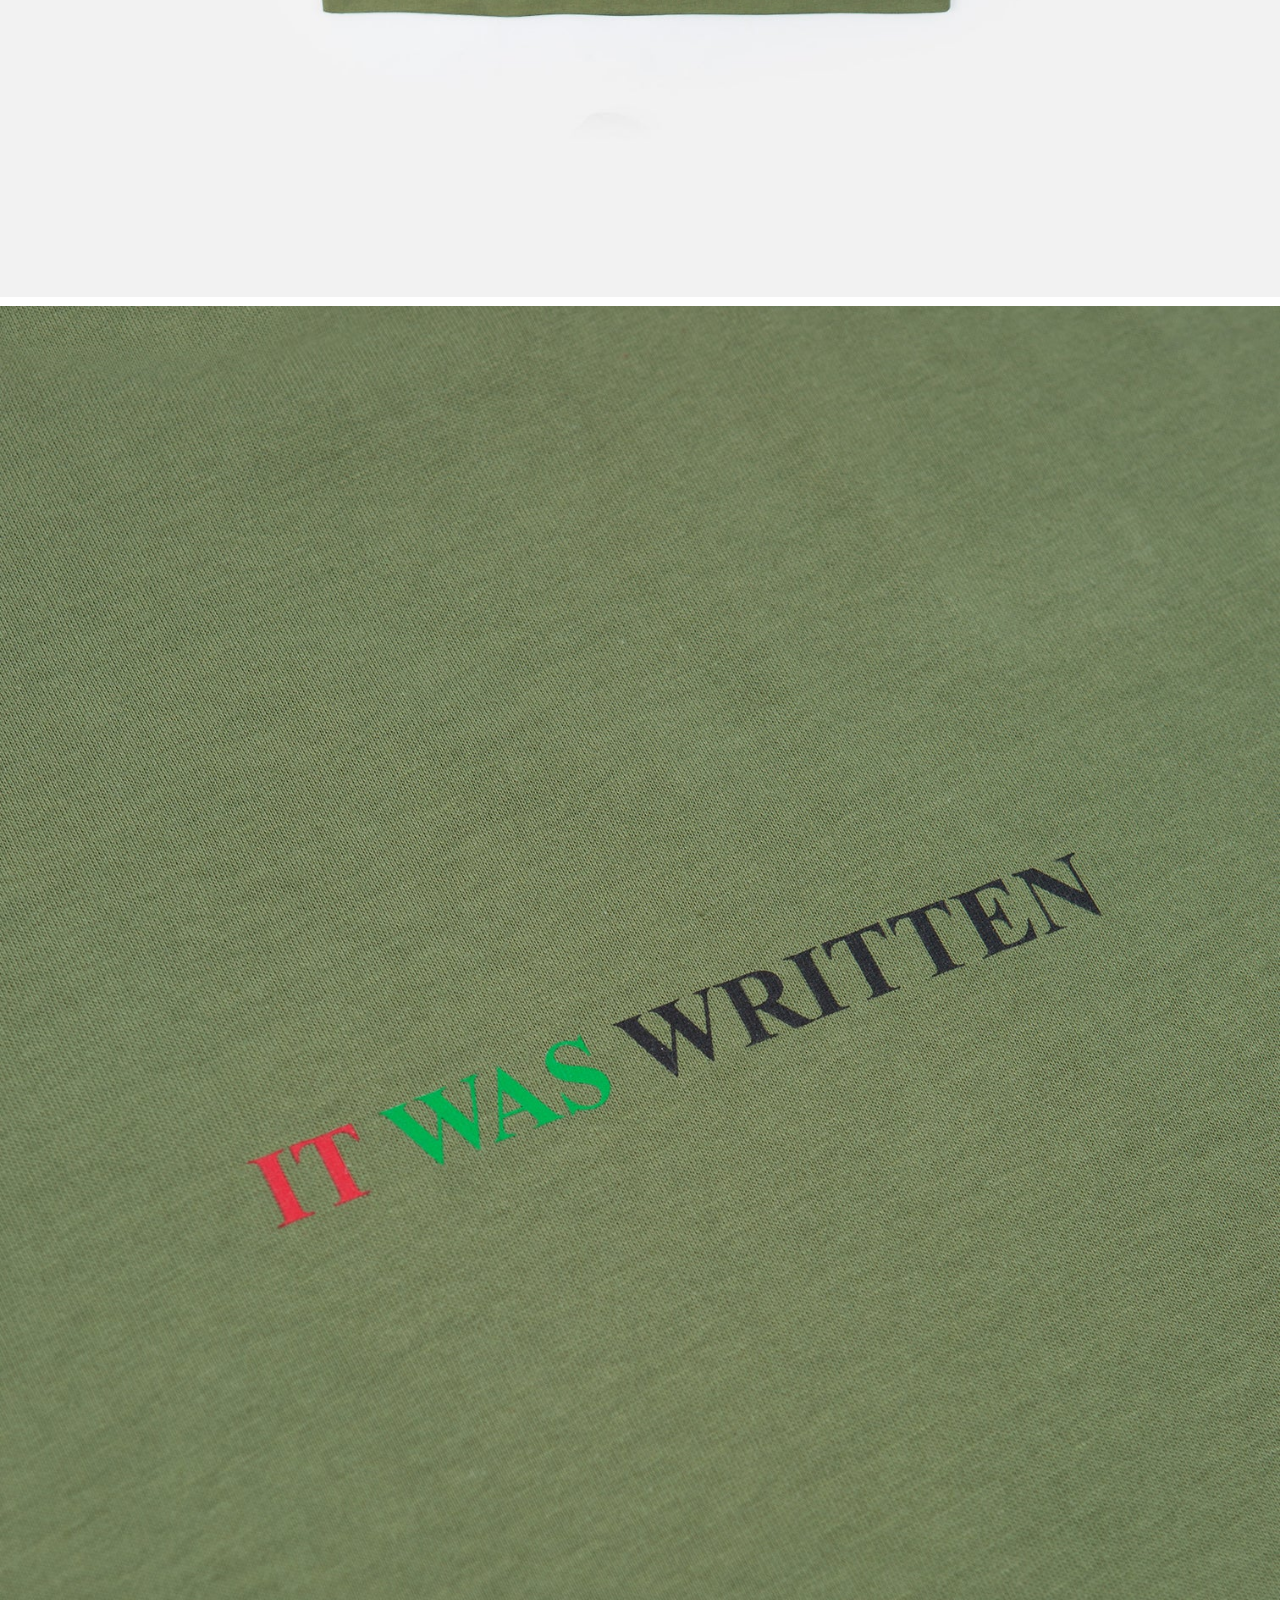
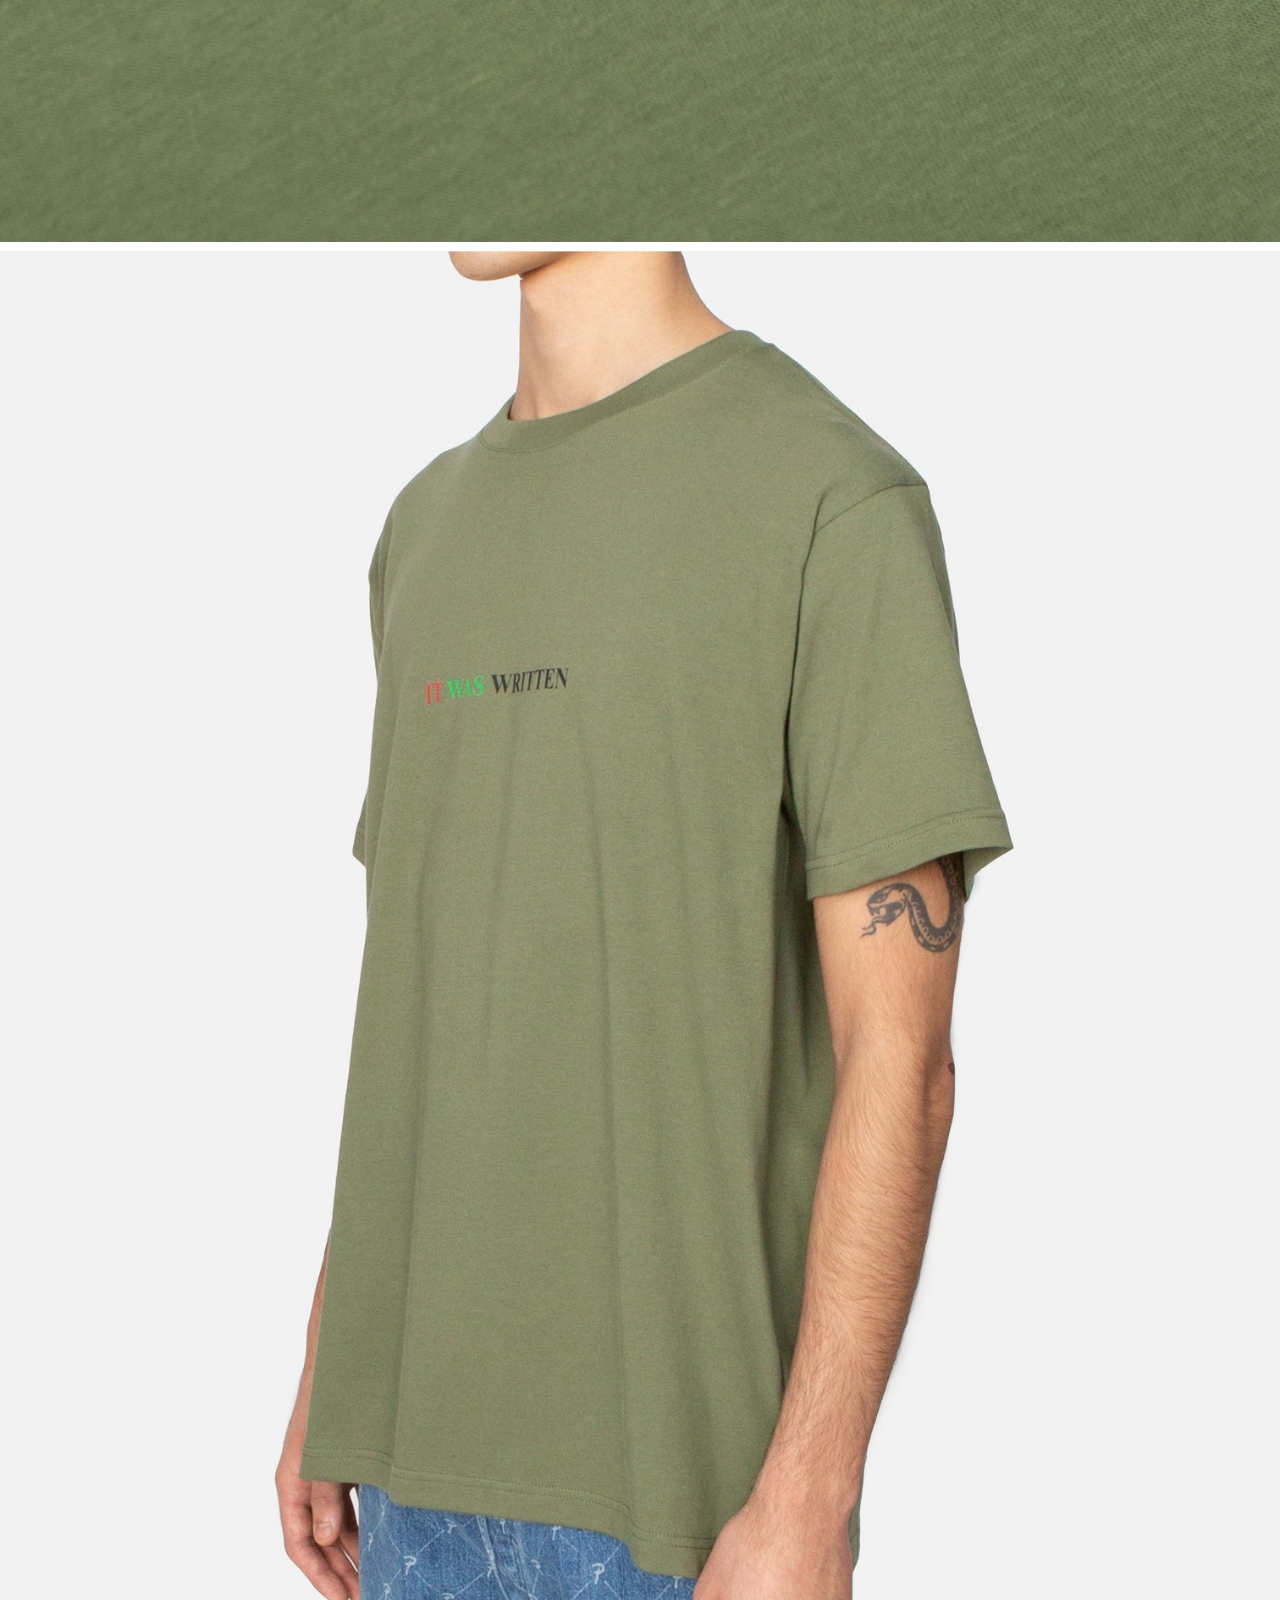
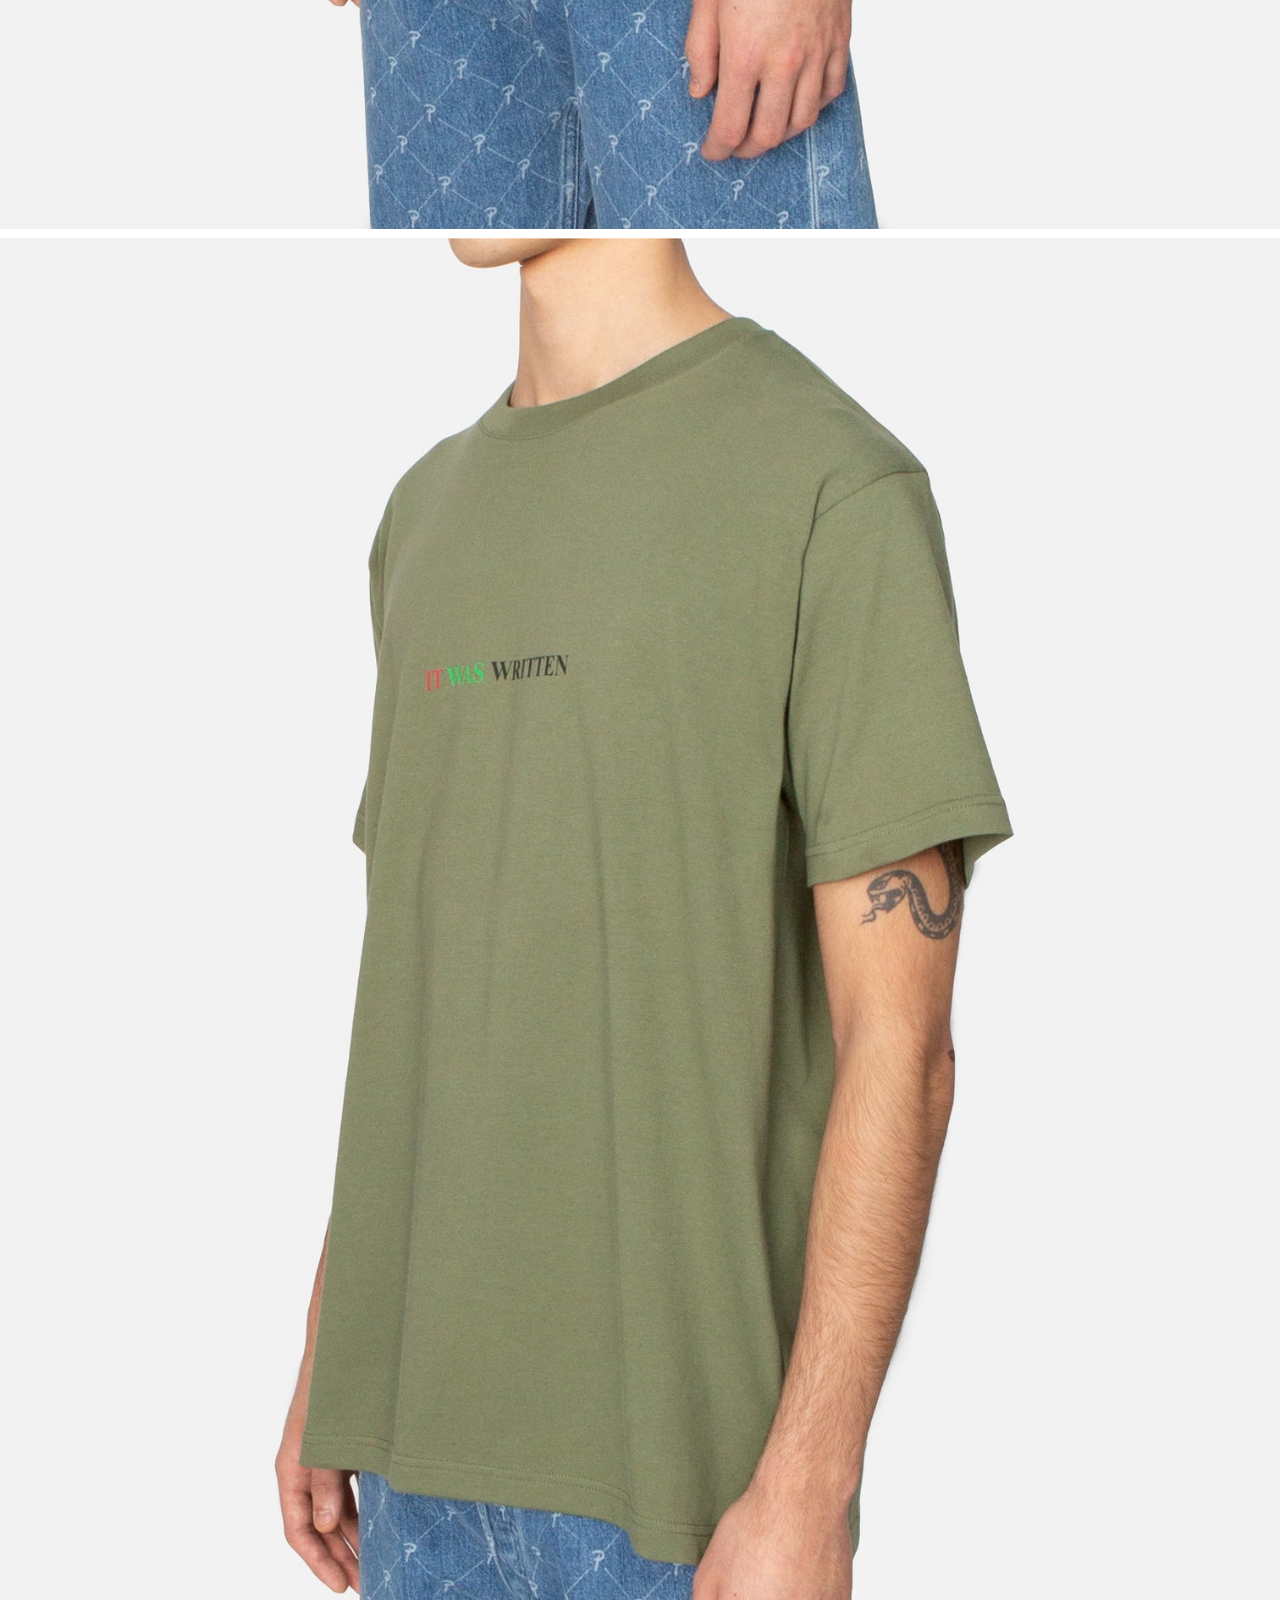
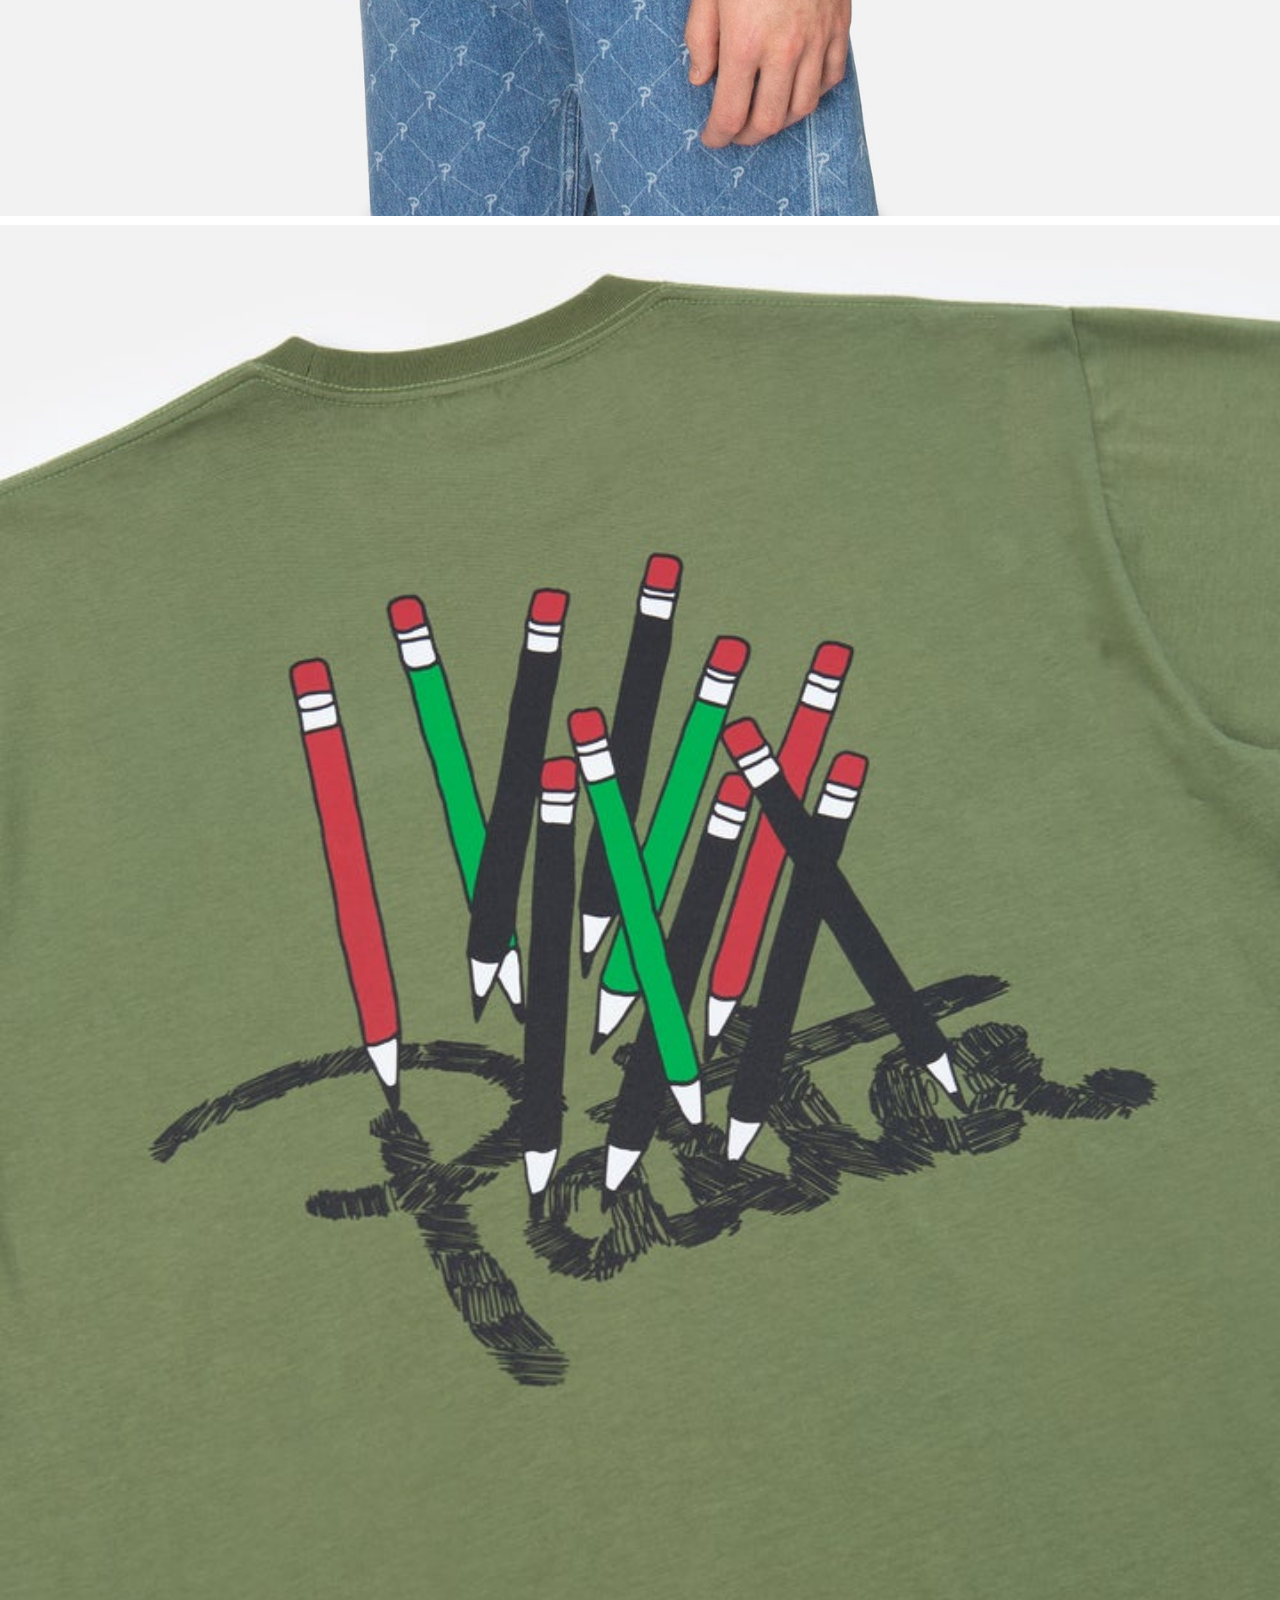
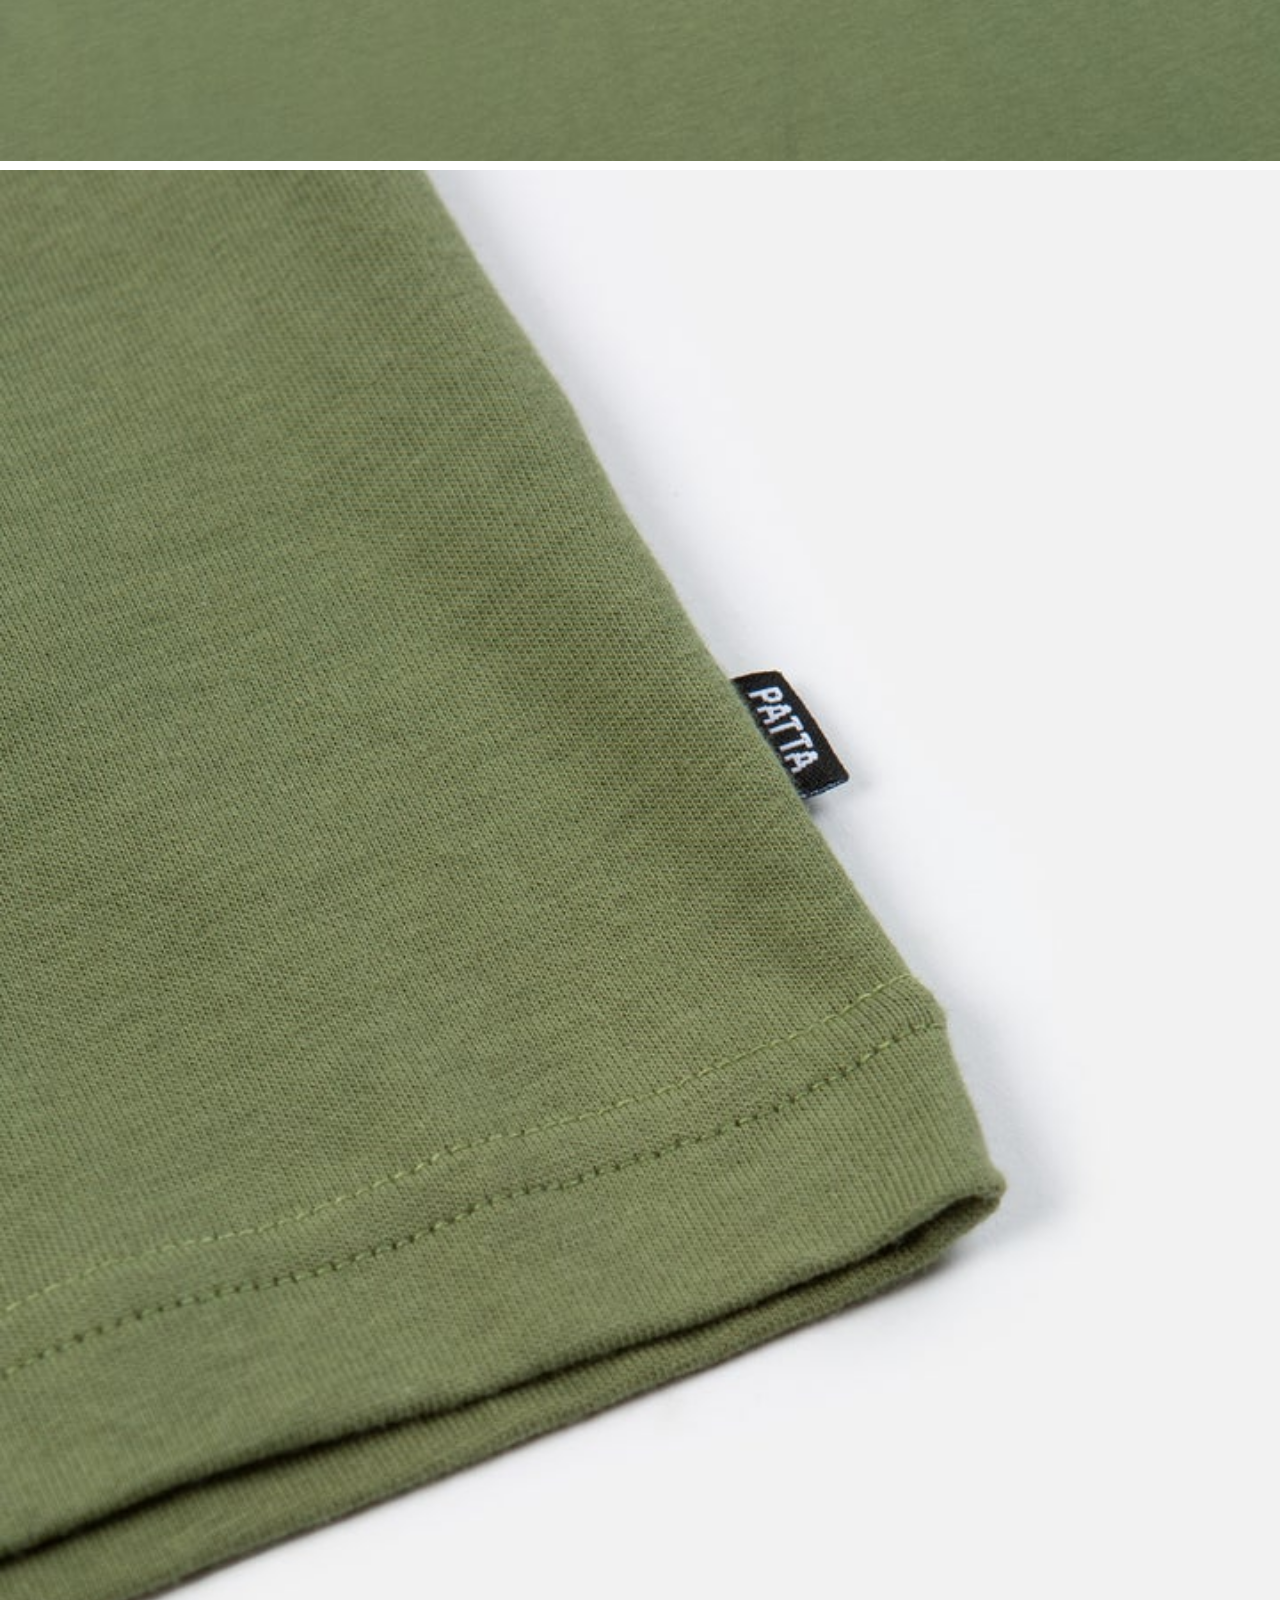
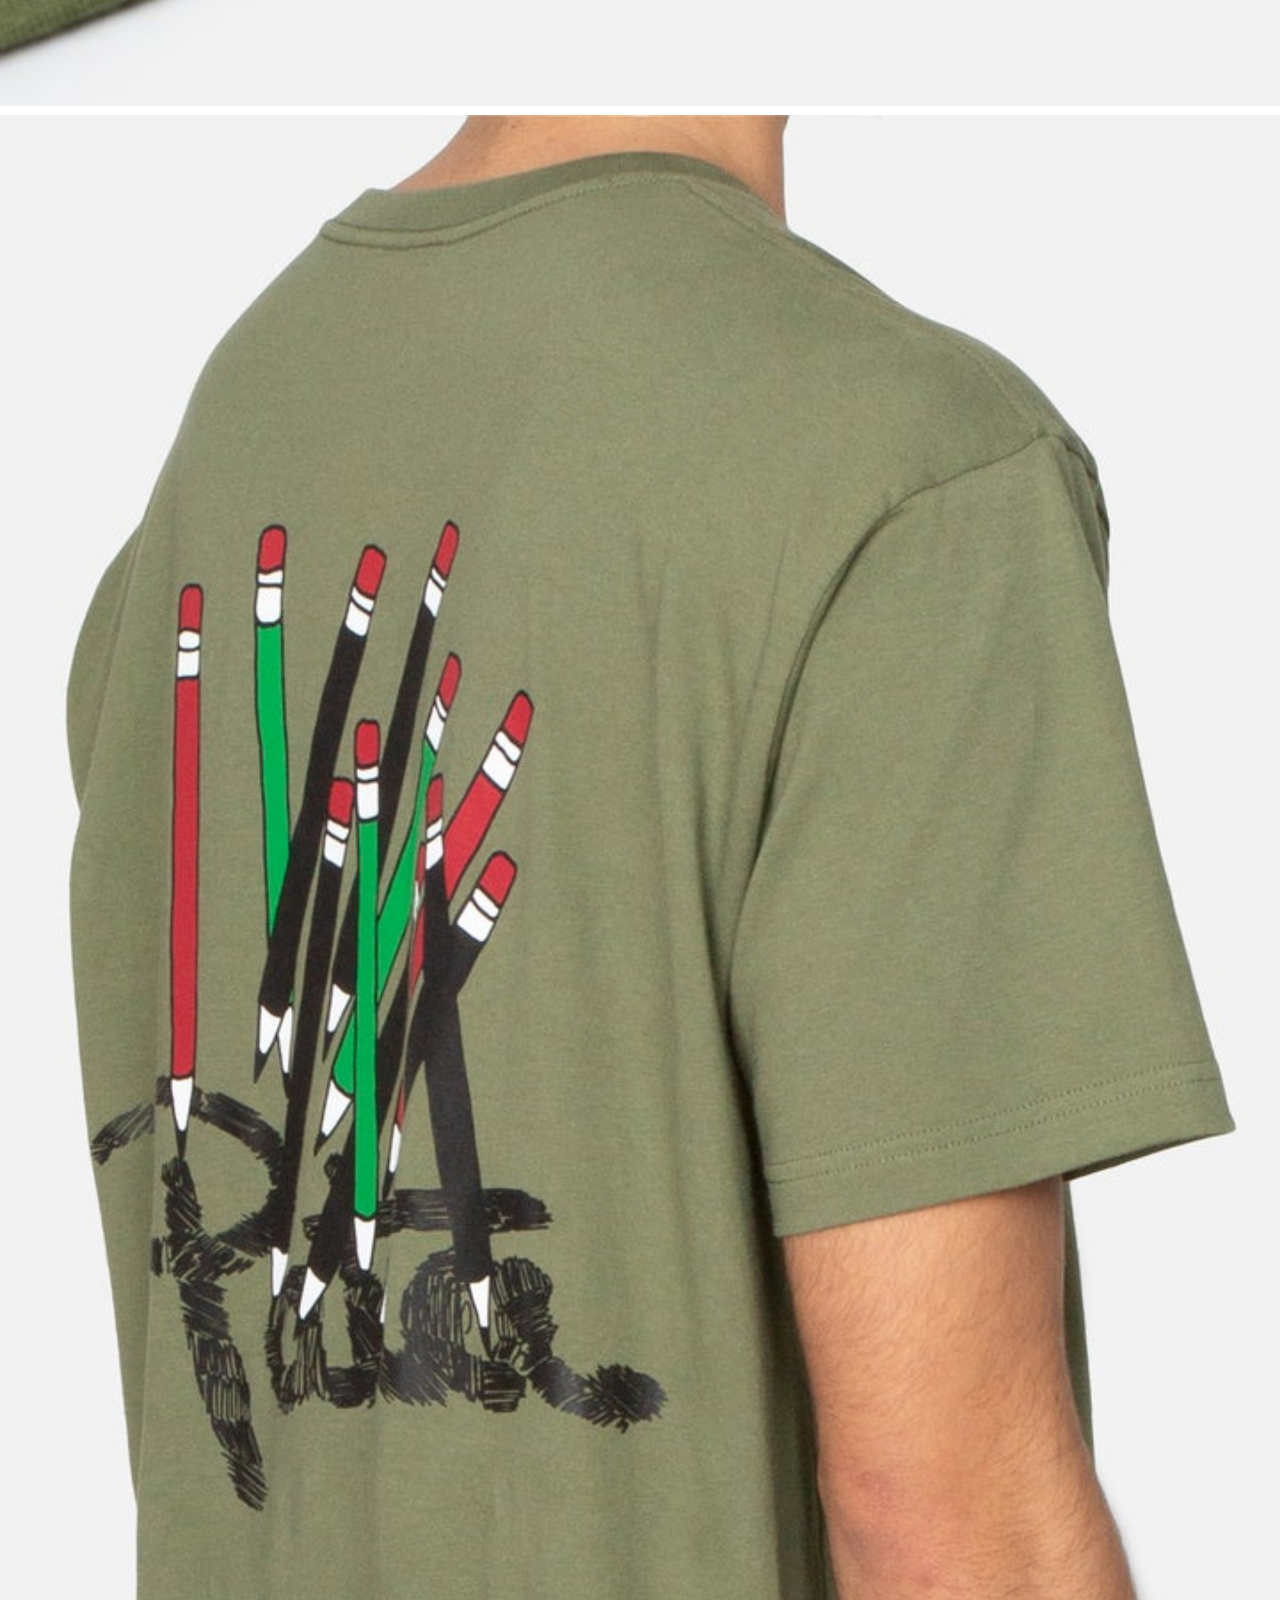
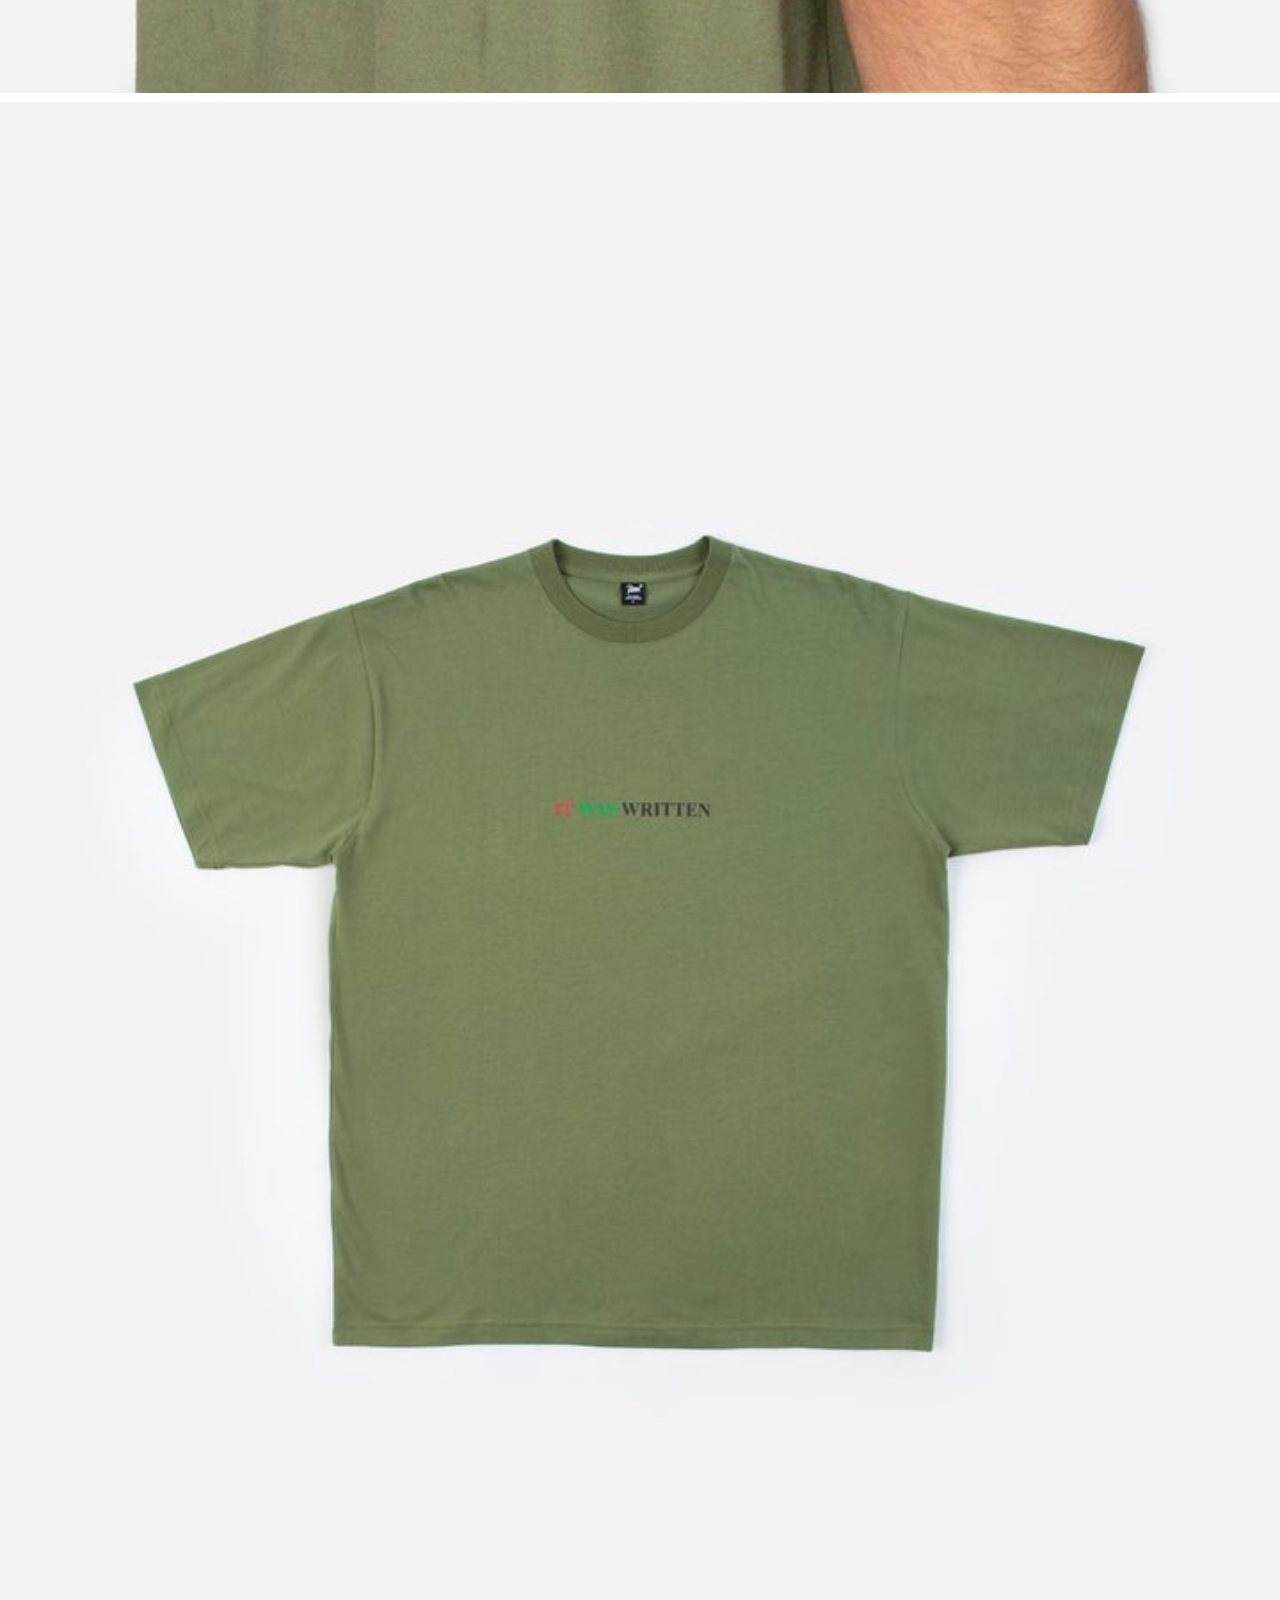
==== commit fffd0d4b: "Add files via upload" ====
--- a/basiswebsite/pagina2.html
+++ b/basiswebsite/pagina2.html
@@ -9,6 +9,7 @@
     <title>Patta</title>
     <link href="https://fonts.googleapis.com/css2?family=Anton&display=swap" rel="stylesheet" />
     <link href="styles/style.css" rel="stylesheet" />
+    <script src="scripts/main.js"></script>
 </head>
 
 <body>
@@ -22,21 +23,6 @@
             <img src="./images/patta_logo.png" alt="logo" class="logo" />
             <img src="./images/bag_icon.png" class="shop" alt="cart" />
         </nav>
-
-
-        <ul class="horizontal">
-            <li class="text2">NEW ARRIVALS</li>
-            <li class="text">COMING SOON </li>
-            <li class="text">NEW ARRIVALS </li>
-            <li class="text">APPAREL </li>
-            <li class="text">FOOTWEAR </li>
-            <li class="text">COLLECTIONS </li>
-            <li class="text">ACCESSORIES </li>
-            <li class="text">BRANDS </li>
-            <li class="text">BLOG </li>
-            <li class="text">RAFFLES </li>
-        </ul>
-
     </header>
     <main>
         <h1 class="overflow"> Patta It was Written T-Shirt (Olivine)</h1>
@@ -53,33 +39,103 @@
             <img src="images/tshirt_9.jpeg" class="tshirt" alt="tshirt">
             <img src="images/tshirt_10.jpeg" class="tshirt" alt="tshirt">
             <img src="images/tshirt_11.jpeg" class="tshirt" alt="tshirt">
-
         </div>
 
+        <div class="container3">
+            <img src="./images/tab_icoon.png" class="tab">
+            <p class="price">
+                €45,00
+                <img src="./images/new_icoon.png" class="new">
+            </p>
+            <label class="size_selector">
+                Size
+                <img src="./images/dropdown_icoon.png" class="dropdown_icoon">
+            </label>
+
+            <label class="addtocart"> AAN WINKELWAGEN TOEVOEGEN - €45,00</label>
+
+            <label class="delivery">
+                <img src="./images/delivery_icoon.png" class="delivery_icoon">
+                Free delivery over €150
+            </label>
+
+            <label class="accordion">
+                Description
+                <img src="./images/dropdown_icoon.png" class="dropdown2">
+            </label>
+            <label class="accordion">
+                Shipping
+                <img src="./images/dropdown_icoon.png" class="dropdown2">
+            </label>
+
+            <label class="accordion">
+                Payment
+                <img src="./images/dropdown_icoon.png" class="dropdown2">
+            </label>
+
+            <label class="like">You may also like</label>
+
+            <ul class="horizontal1">
+                <li class="horizontal2">
+                    <img src="./images/horizontal1.png" class="picture_hor">
+                    <p class="tekst-hor">Patta It Was Written T-Shirt (White)</p>
+                    <p class="tekst-hor2">€45.00</p>
+                </li>
+                <li class="horizontal2">
+                    <img src="./images/horizontal2.png" class="picture_hor">
+                    <p class="tekst-hor">Patta Basic Jogging Pants (Black)</p>
+                    <p class="tekst-hor2">€100.00</p>
+                </li>
+                <li class="horizontal2">
+                    <img src="./images/horizontal3.png" class="picture_hor">
+                    <p class="tekst-hor">DFNS Footwear Cleaner
+                    </p>
+                    <p class="tekst-hor">185ml</p>
+                    <p class="tekst-hor2">€12.00</p>
+                </li>
+                <li class="horizontal2">
+                    <img src="./images/horizontal4.png" class="picture_hor">
+                    <p class="tekst-hor">Patta Word On The Street</p>
+                    <p class="tekst-hor"> T-Shirt (Mountain View)</p>
+                    <p class="tekst-hor2">€45.00</p>
+                </li>
+                <li class="horizontal2">
+                    <img src="./images/horizontal5.png" class="picture_hor">
+                    <p class="tekst-hor">Patta x Outsiders Gallery</p>
+                    <p class="tekst-hor">Livin In The Fast Lane</p>
+                    <p class="tekst-hor">T-Shirt (White)</p>
+                    <p class="tekst-hor2">€50.00</p>
+                </li>
+                <li class="horizontal2">
+                    <img src="./images/horizontal6.png" class="picture_hor">
+                    <p class="tekst-hor">Patta Neon T-Shirt (Black)</p>
+                    <p class="tekst-hor2">€45.00</p>
+                </li>
+            </ul>
+            <footer class="footerfull">
+                <img src="./images/footer_logo.png" class="logo_footer" alt="footerlogo" />
+                <h3 class="subscribe">Subscribe to our newsletter</h3>
+                <form>
+
+                    <input type="text" name="email" class="input" placeholder="E-mail adress">
+                </form>
+                <ul class="footerli">
+                    <li>TERMS AND CONDITIONS </li>
+                    <li>PRIVACY POLICY</li>
+                    <li>REFUND POLICY</li>
+                    <li>SUPPORT</li>
+                    <li>STORES</li>
+                    <li>JOBS</li>
+                    <li>PATTA MOBILE APP</li>
+                    <li>PATTA FOUNDATION</li>
+                    <li>PATTA SOUNDSYSTEM</li>
+                    <li>PATTA RUNNING TEAM</li>
+                </ul>
+
+                <img src="images/social_media.png" class="socials" alt="socials">
+            </footer>
+        </div>
     </main>
-    <footer>
-        <img src="./images/footer_logo.png" class="logo_footer" alt="footerlogo" />
-        <h3 class="subscribe">Subscribe to our newsletter</h3>
-        <form>
-
-            <input type="text" name="email" class="input" placeholder="E-mail adress">
-        </form>
-        <ul class="footerli">
-            <li>TERMS AND CONDITIONS </li>
-            <li>PRIVACY POLICY</li>
-            <li>REFUND POLICY</li>
-            <li>SUPPORT</li>
-            <li>STORES</li>
-            <li>JOBS</li>
-            <li>PATTA MOBILE APP</li>
-            <li>PATTA FOUNDATION</li>
-            <li>PATTA SOUNDSYSTEM</li>
-            <li>PATTA RUNNING TEAM</li>
-        </ul>
-
-        <img src="images/social_media.png" class="socials" alt="socials">
-    </footer>
-    <script src="scripts/main.js"></script>
 </body>
 
 </html>--- a/basiswebsite/styles/style.css
+++ b/basiswebsite/styles/style.css
@@ -5,11 +5,9 @@
   box-sizing: border-box;
 }
 
-
 /*GROTE TEKSTEN*/
 h3 {
-  font-family: 'Anton',
-    sans-serif;
+  font-family: "Anton", sans-serif;
   letter-spacing: 0.04em;
   color: white;
   line-height: 1em;
@@ -17,10 +15,8 @@
   padding: 0 20px;
 }
 
-
 h1 {
-  font-family: 'Anton',
-    sans-serif;
+  font-family: "Anton", sans-serif;
   font-size: 2.8em;
   letter-spacing: 0.03em;
   line-height: 1em;
@@ -48,7 +44,6 @@
   width: 30%;
 }
 
-
 nav {
   display: flex;
   justify-content: space-around;
@@ -58,8 +53,7 @@
   list-style: none;
   margin: 0;
   padding: 0;
-  font-family: 'Anton',
-    sans-serif;
+  font-family: "Anton", sans-serif;
   letter-spacing: 0.2em;
 }
 
@@ -74,7 +68,6 @@
 /*HORIZONTAL NAV*/
 /* ik maak hier een horizontale navigatie doormiddel van overflow op de x-as met auto*/
 .horizontal {
-  font-size: em;
   max-height: 110px;
   display: flex;
   color: #969696;
@@ -102,8 +95,7 @@
   list-style: none;
   margin: 0;
   padding: 0;
-  font-family: 'Anton',
-    sans-serif;
+  font-family: "Anton", sans-serif;
   letter-spacing: 0.2em;
 }
 
@@ -115,9 +107,9 @@
   width: 30px;
   height: 30px;
   cursor: pointer;
-  transition: all .4s ease-in-out;
+  transition: all 0.4s ease-in-out;
   margin-top: 12%;
-  margin-left: -3%
+  margin-left: -3%;
 }
 
 .menu-button__burger {
@@ -125,20 +117,20 @@
   height: 3px;
   background: black;
   border-radius: 4px;
-  box-shadow: 0 3px 5px rgba(235, 76, 43, .1);
-  transition: all .4s ease-in-out;
+  box-shadow: 0 3px 5px rgba(235, 76, 43, 0.1);
+  transition: all 0.4s ease-in-out;
 }
 
 .menu-button__burger::before,
 .menu-button__burger::after {
-  content: '';
+  content: "";
   position: absolute;
   width: 30px;
   height: 3px;
   background: black;
   border-radius: 2px;
-  box-shadow: 0 3px 5px rgba(235, 76, 43, .1);
-  transition: all .4s ease-in-out;
+  box-shadow: 0 3px 5px rgba(235, 76, 43, 0.1);
+  transition: all 0.4s ease-in-out;
 }
 
 .menu-button__burger::before {
@@ -161,7 +153,7 @@
 }
 
 .menu-button.open .menu-button__burger::after {
-  transform: rotate(-45deg) translate(10px, 10px)
+  transform: rotate(-45deg) translate(10px, 10px);
 }
 
 /*FOTO"S MET OVERLAY*/
@@ -175,7 +167,7 @@
 
 .overlay {
   position: absolute;
-  transition: all .3s ease-in;
+  transition: all 0.3s ease-in;
   opacity: 0;
   background-color: #ffffff;
 }
@@ -259,11 +251,9 @@
   width: 100%;
 }
 
-
 .text1 {
   color: black;
-  font-family: 'Anton',
-    sans-serif;
+  font-family: "Anton", sans-serif;
   position: absolute;
   top: 50%;
   left: 40%;
@@ -273,8 +263,7 @@
 
 .text20 {
   color: black;
-  font-family: 'Anton',
-    sans-serif;
+  font-family: "Anton", sans-serif;
   position: absolute;
   top: 50%;
   left: 50%;
@@ -284,8 +273,7 @@
 
 .text3 {
   color: black;
-  font-family: 'Anton',
-    sans-serif;
+  font-family: "Anton", sans-serif;
   position: absolute;
   top: 50%;
   left: 40%;
@@ -295,8 +283,7 @@
 
 .text4 {
   color: black;
-  font-family: 'Anton',
-    sans-serif;
+  font-family: "Anton", sans-serif;
   position: absolute;
   top: 50%;
   left: 40%;
@@ -306,8 +293,7 @@
 
 .text5 {
   color: black;
-  font-family: 'Anton',
-    sans-serif;
+  font-family: "Anton", sans-serif;
   position: absolute;
   top: 50%;
   left: 50%;
@@ -317,8 +303,7 @@
 
 .text6 {
   color: black;
-  font-family: 'Anton',
-    sans-serif;
+  font-family: "Anton", sans-serif;
   position: absolute;
   top: 50%;
   left: 40%;
@@ -328,8 +313,7 @@
 
 .text7 {
   color: black;
-  font-family: 'Anton',
-    sans-serif;
+  font-family: "Anton", sans-serif;
   position: absolute;
   top: 50%;
   left: 40%;
@@ -339,8 +323,7 @@
 
 .text8 {
   color: black;
-  font-family: 'Anton',
-    sans-serif;
+  font-family: "Anton", sans-serif;
   position: absolute;
   top: 50%;
   left: 50%;
@@ -350,8 +333,7 @@
 
 .text9 {
   color: black;
-  font-family: 'Anton',
-    sans-serif;
+  font-family: "Anton", sans-serif;
   position: absolute;
   top: 50%;
   left: 40%;
@@ -361,8 +343,7 @@
 
 .text10 {
   color: black;
-  font-family: 'Anton',
-    sans-serif;
+  font-family: "Anton", sans-serif;
   position: absolute;
   top: 50%;
   left: 40%;
@@ -415,8 +396,7 @@
 }
 
 .footerli {
-  font-family: 'Anton',
-    sans-serif;
+  font-family: "Anton", sans-serif;
   color: white;
   margin-left: 1.3em;
   font-size: 18px;
@@ -441,7 +421,7 @@
   width: 40px;
   height: 40px;
   margin-top: 12%;
-  margin-left: -3%
+  margin-left: -3%;
 }
 
 .tshirt1 {
@@ -457,7 +437,172 @@
 
 .overflow {
   position: absolute;
-  font-size: 2.4em;
-  top: 4.1em;
+  font-size: 1.9em;
+  line-height: 1.2;
+  top: 2.6em;
   color: #3a3a3a;
+  font-family: Helvetica, sans-serif;
+  font-weight: 700;
+  padding: 0px 32px;
+}
+
+.container3 {
+  background-color: #ffffff;
+  border-top: 1px solid #d6d6d6;
+  padding: 0px 32px 0px;
+  padding-left: 30px;
+  padding-right: 30px;
+  width: 100%;
+  height: 18em;
+  position: fixed;
+  bottom: 0;
+  max-height: 80%;
+  overflow-y: scroll;
+}
+
+.tab {
+  display: block;
+  margin-left: auto;
+  margin-right: auto;
+  padding-top: 0;
+}
+
+.new {
+  position: absolute;
+  margin-left: 207px;
+}
+
+.price {
+  font-family: Helvetica, sans-serif;
+  font-size: 20px;
+  color: #333232;
+  padding-top: 10px;
+  padding-bottom: 24px;
+}
+
+.size_selector {
+  font-family: Helvetica, sans-serif;
+  font-size: 14px;
+  font-weight: 700;
+  text-transform: uppercase;
+  display: flex;
+  align-items: center;
+  border: 1px solid black;
+  padding: 16px 0px;
+  display: flex;
+  justify-content: center;
+  margin-bottom: 8px;
+}
+
+.dropdown_icoon {
+  position: absolute;
+  right: 2.5rem;
+}
+
+.addtocart {
+  font-family: Helvetica, sans-serif;
+  font-size: 14px;
+  font-weight: 700;
+  color: #ffffff;
+  text-transform: uppercase;
+  display: flex;
+  align-items: center;
+  border: 1px solid black;
+  background-color: black;
+  padding: 16px 0px;
+  display: flex;
+  justify-content: center;
+}
+
+.delivery {
+  font-family: Helvetica, sans-serif;
+  font-size: 14px;
+  color: #333232;
+  font-weight: bold;
+  display: flex;
+  align-items: center;
+  padding: 16px 0px;
+  display: flex;
+  justify-content: center;
+  gap: 0.5rem;
+}
+
+.text0 {
+  font-family: Helvetica, sans-serif;
+}
+
+.accordion {
+  font-family: Helvetica, sans-serif;
+  font-size: 16px;
+  font-weight: bold;
+  text-transform: uppercase;
+  border: none;
+  background-color: #ffffff;
+  border-bottom: 1px solid #d6d6d6;
+  display: flex;
+  padding: 12px 0px;
+  width: 100%;
+  cursor: pointer;
+  transition: 0.4s;
+}
+
+.dropdown2 {
+  position: absolute;
+  right: 2rem;
+}
+
+.like {
+  font-family: Helvetica,
+    sans-serif;
+  font-size: 24px;
+  font-weight: 700;
+  color: #3a3a3a;
+  text-transform: uppercase;
+  display: flex;
+  justify-content: center;
+  padding-top: 70px;
+  padding-bottom: 24px;
+  padding-right: 10px;
+}
+
+/** Horizontale nav met foto's**/
+.picture_hor {
+  width: 75%;
+}
+
+.horizontal1 {
+  display: flex;
+  overflow-x: auto;
+  padding-bottom: 50px;
+  margin-right: -30px;
+}
+
+.horizontal2 {
+  min-width: 210px;
+  height: 300px;
+  margin-bottom: 50px;
+  margin-right: -10px;
+}
+
+.tekst-hor {
+  font-family: Helvetica, sans-serif;
+  font-size: 14px;
+  line-height: 1.3em;
+  font-weight: 400;
+  letter-spacing: 0;
+}
+
+.tekst-hor2 {
+  font-family: Helvetica, sans-serif;
+  font-size: 14px;
+  line-height: 1.3em;
+  font-weight: 400;
+  letter-spacing: 0;
+  padding-top: 40px;
+}
+
+/** Full width footer in de container**/
+
+.footerfull {
+  margin: -30px;
 }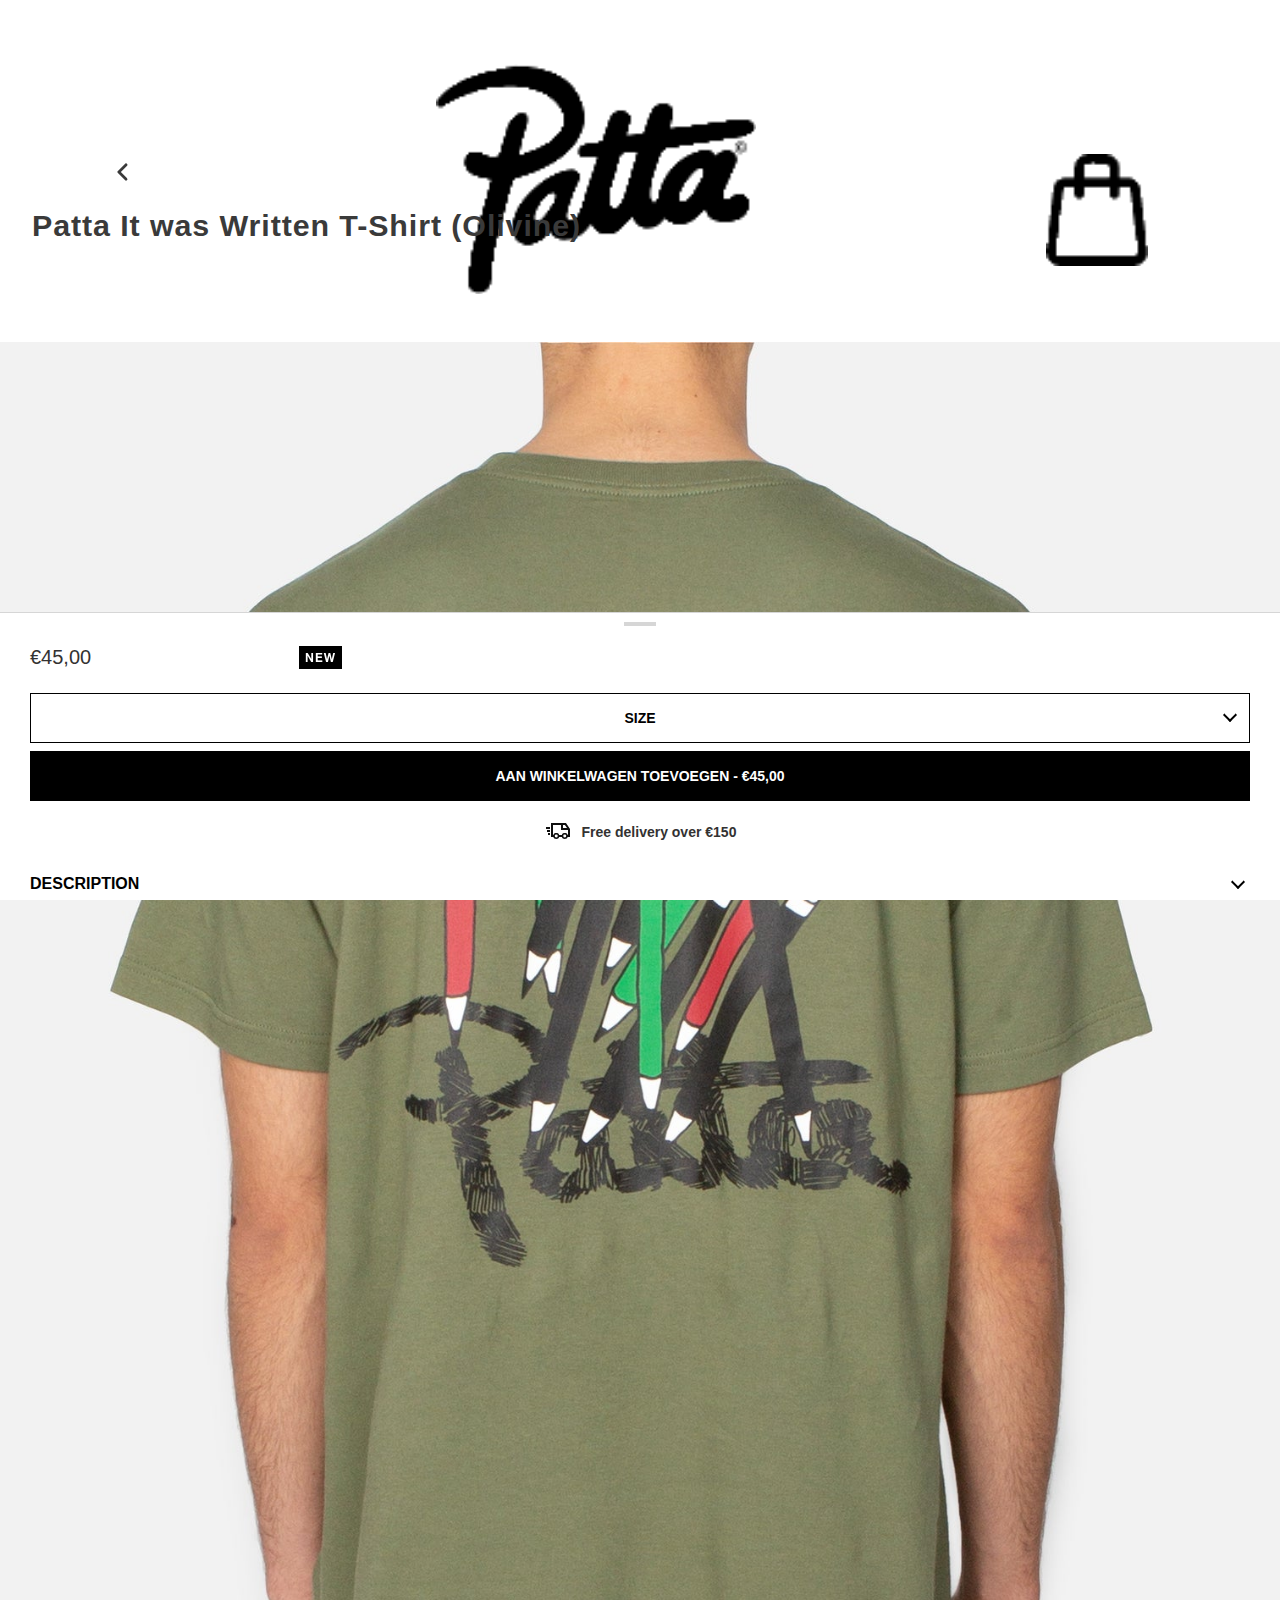
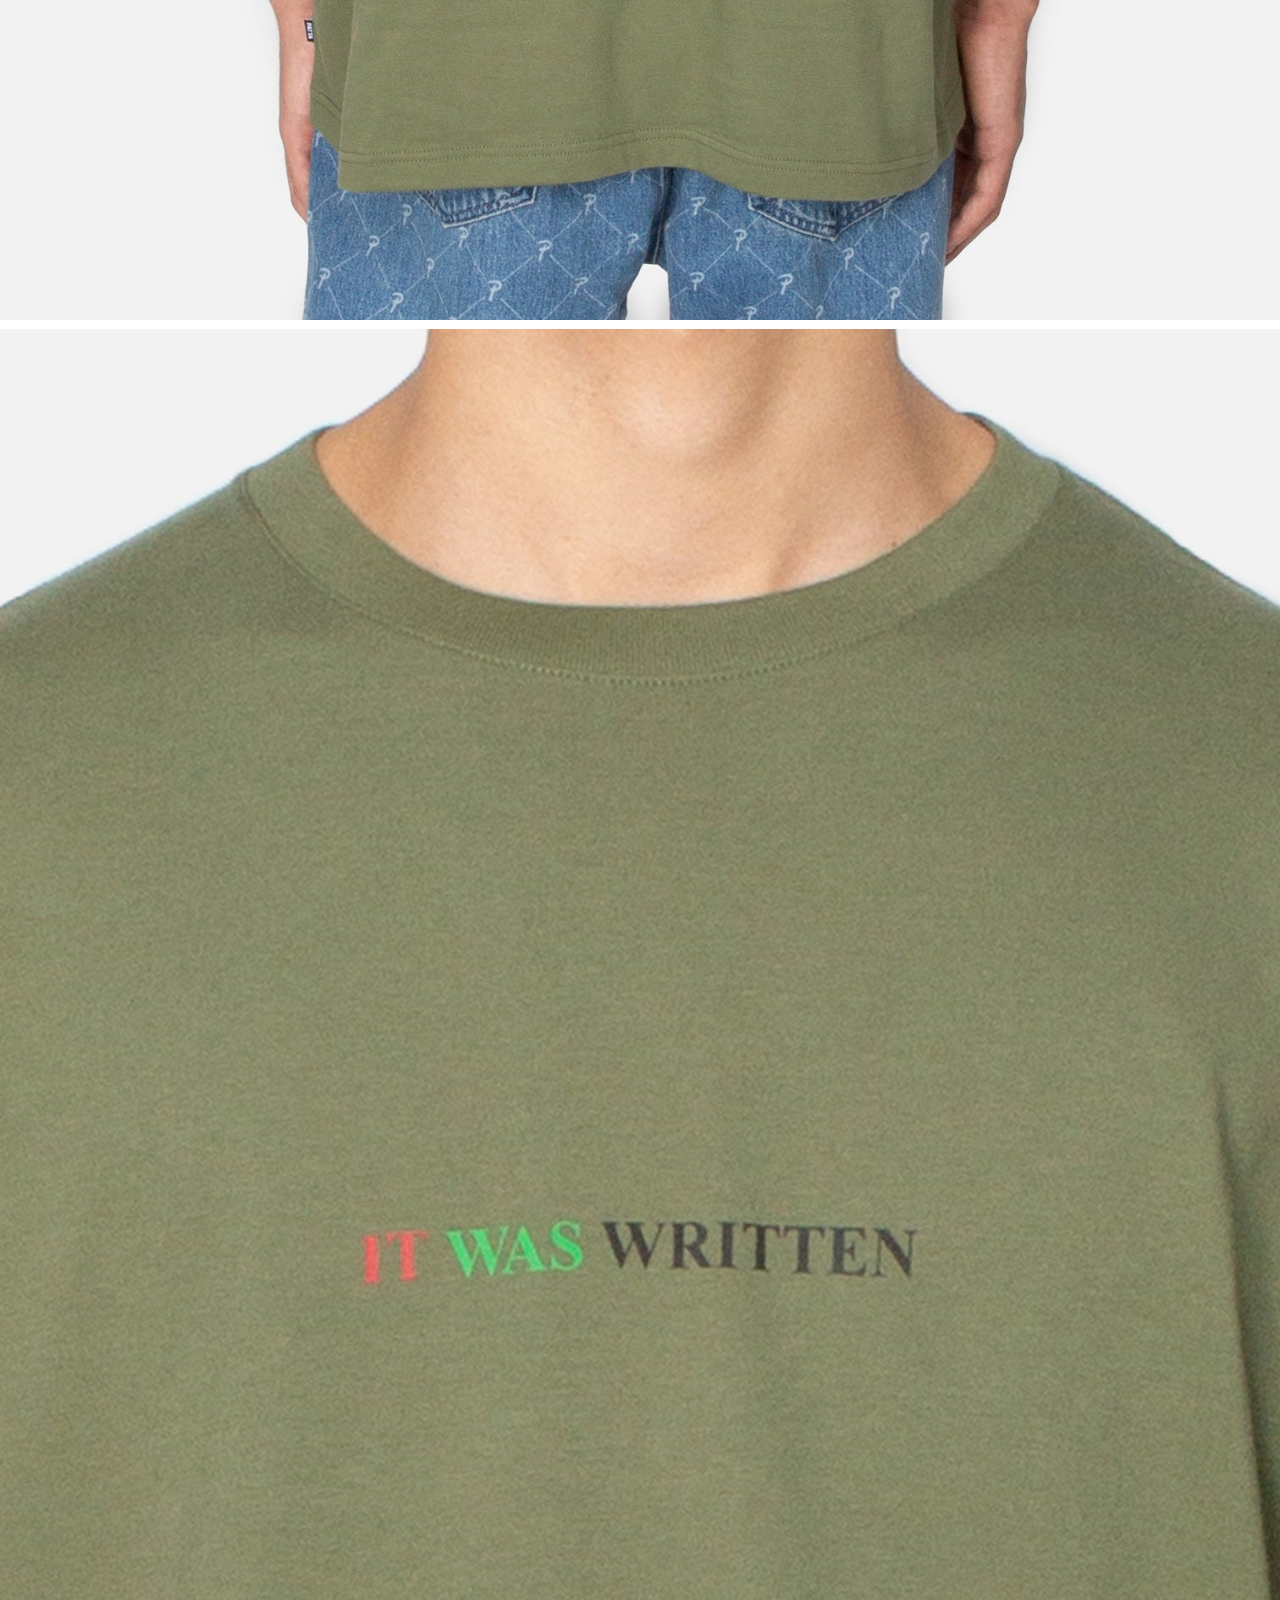
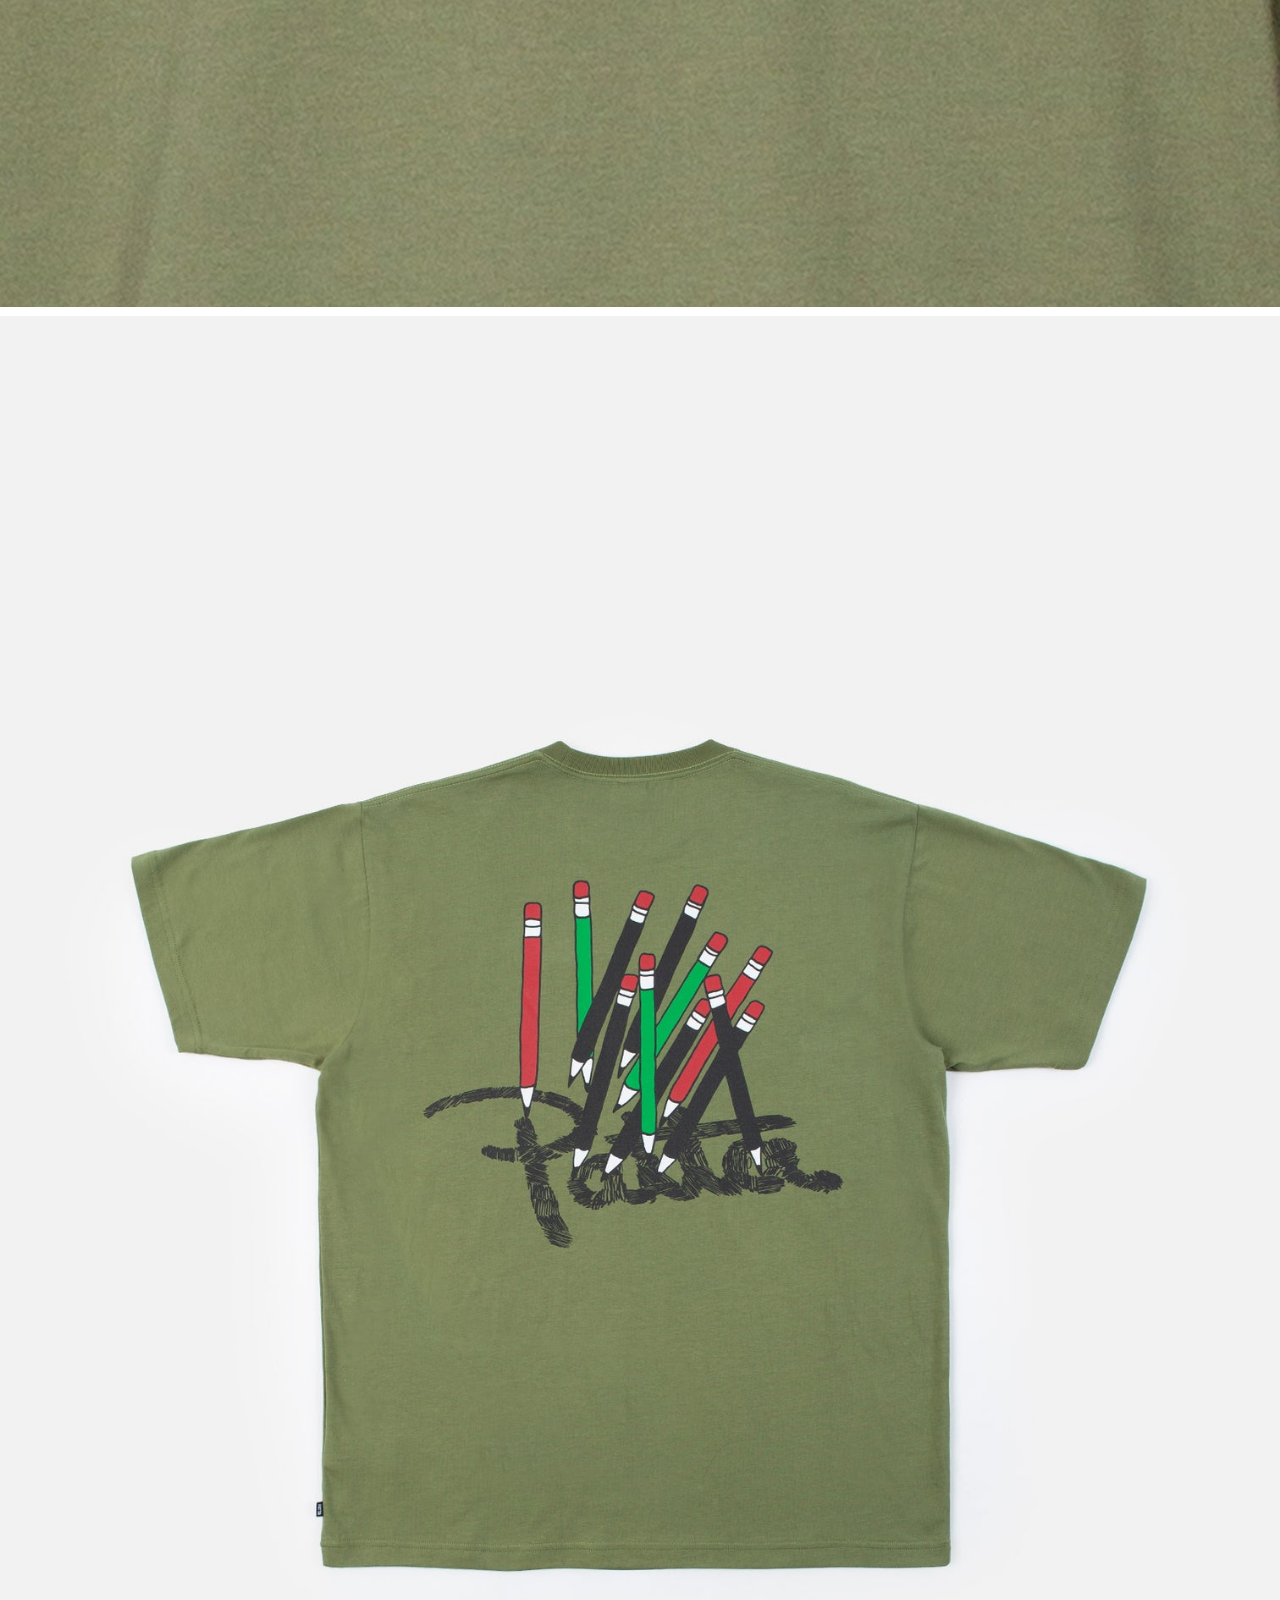
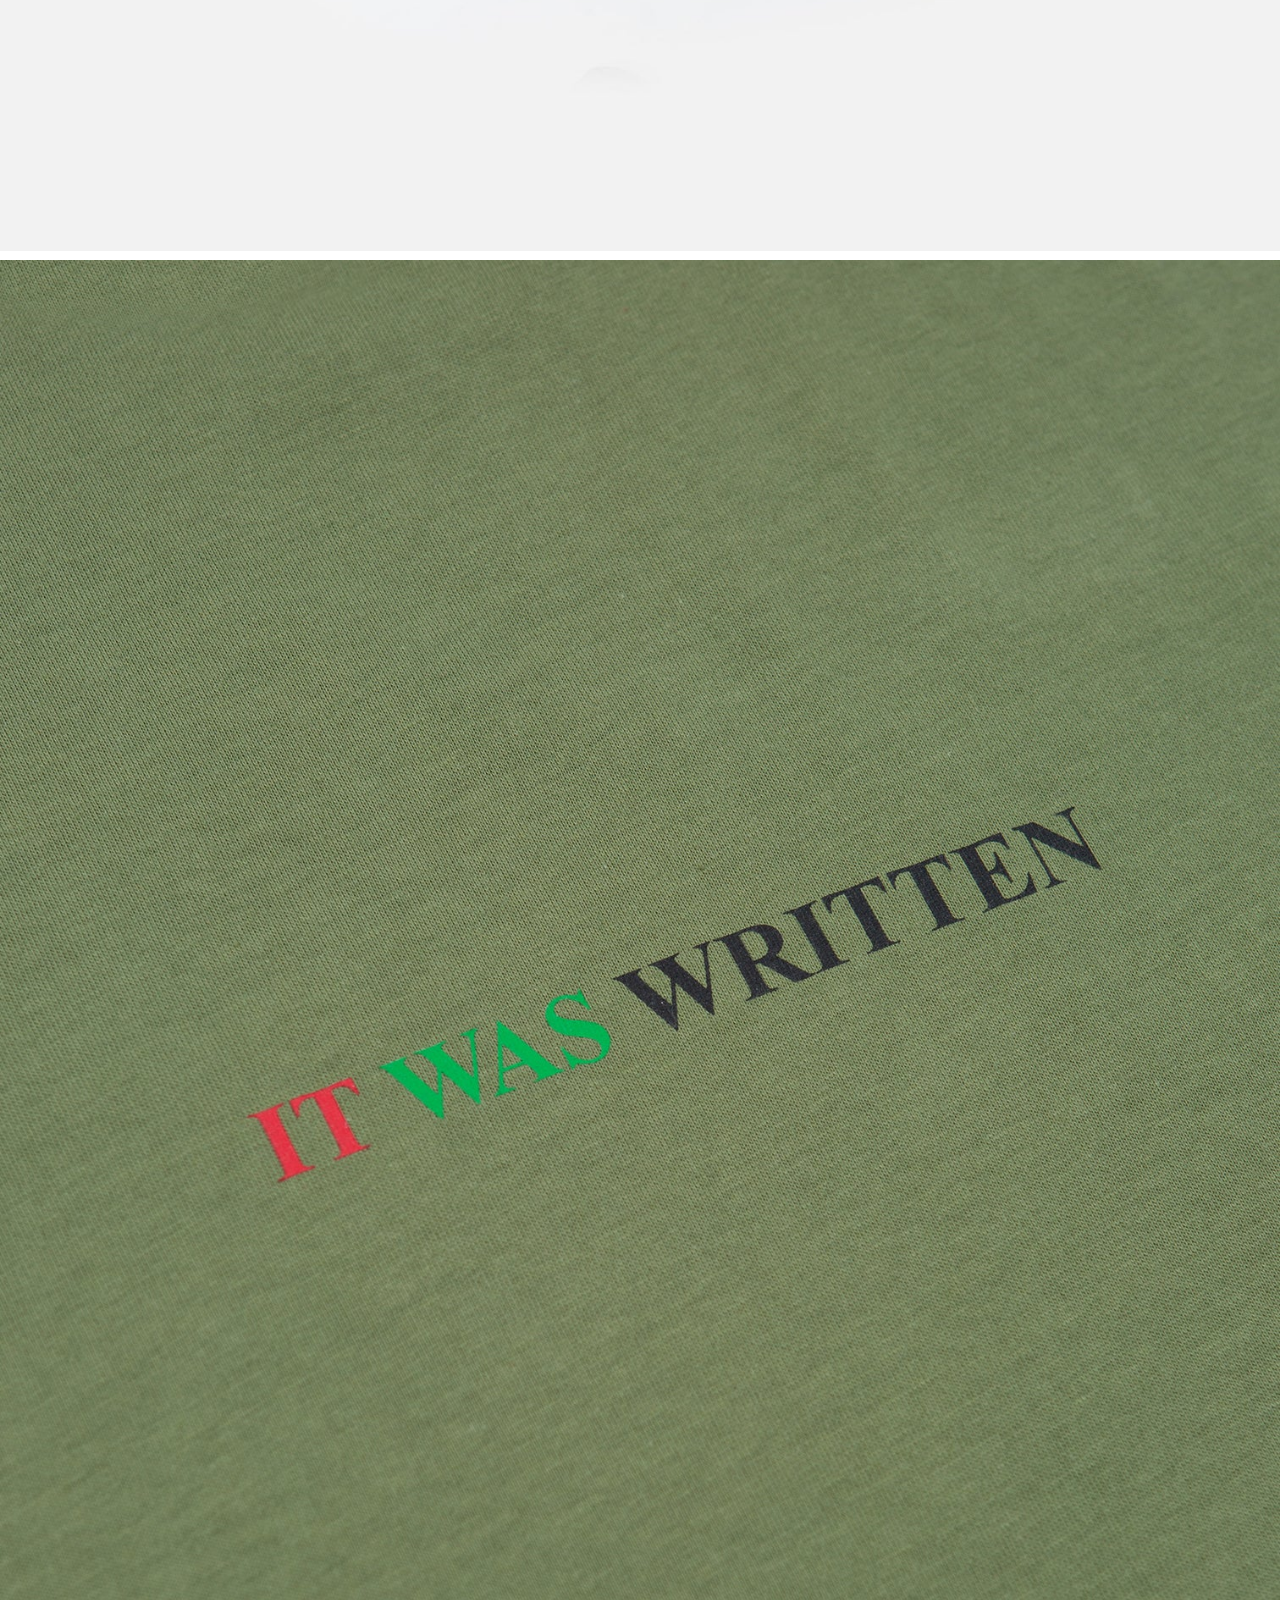
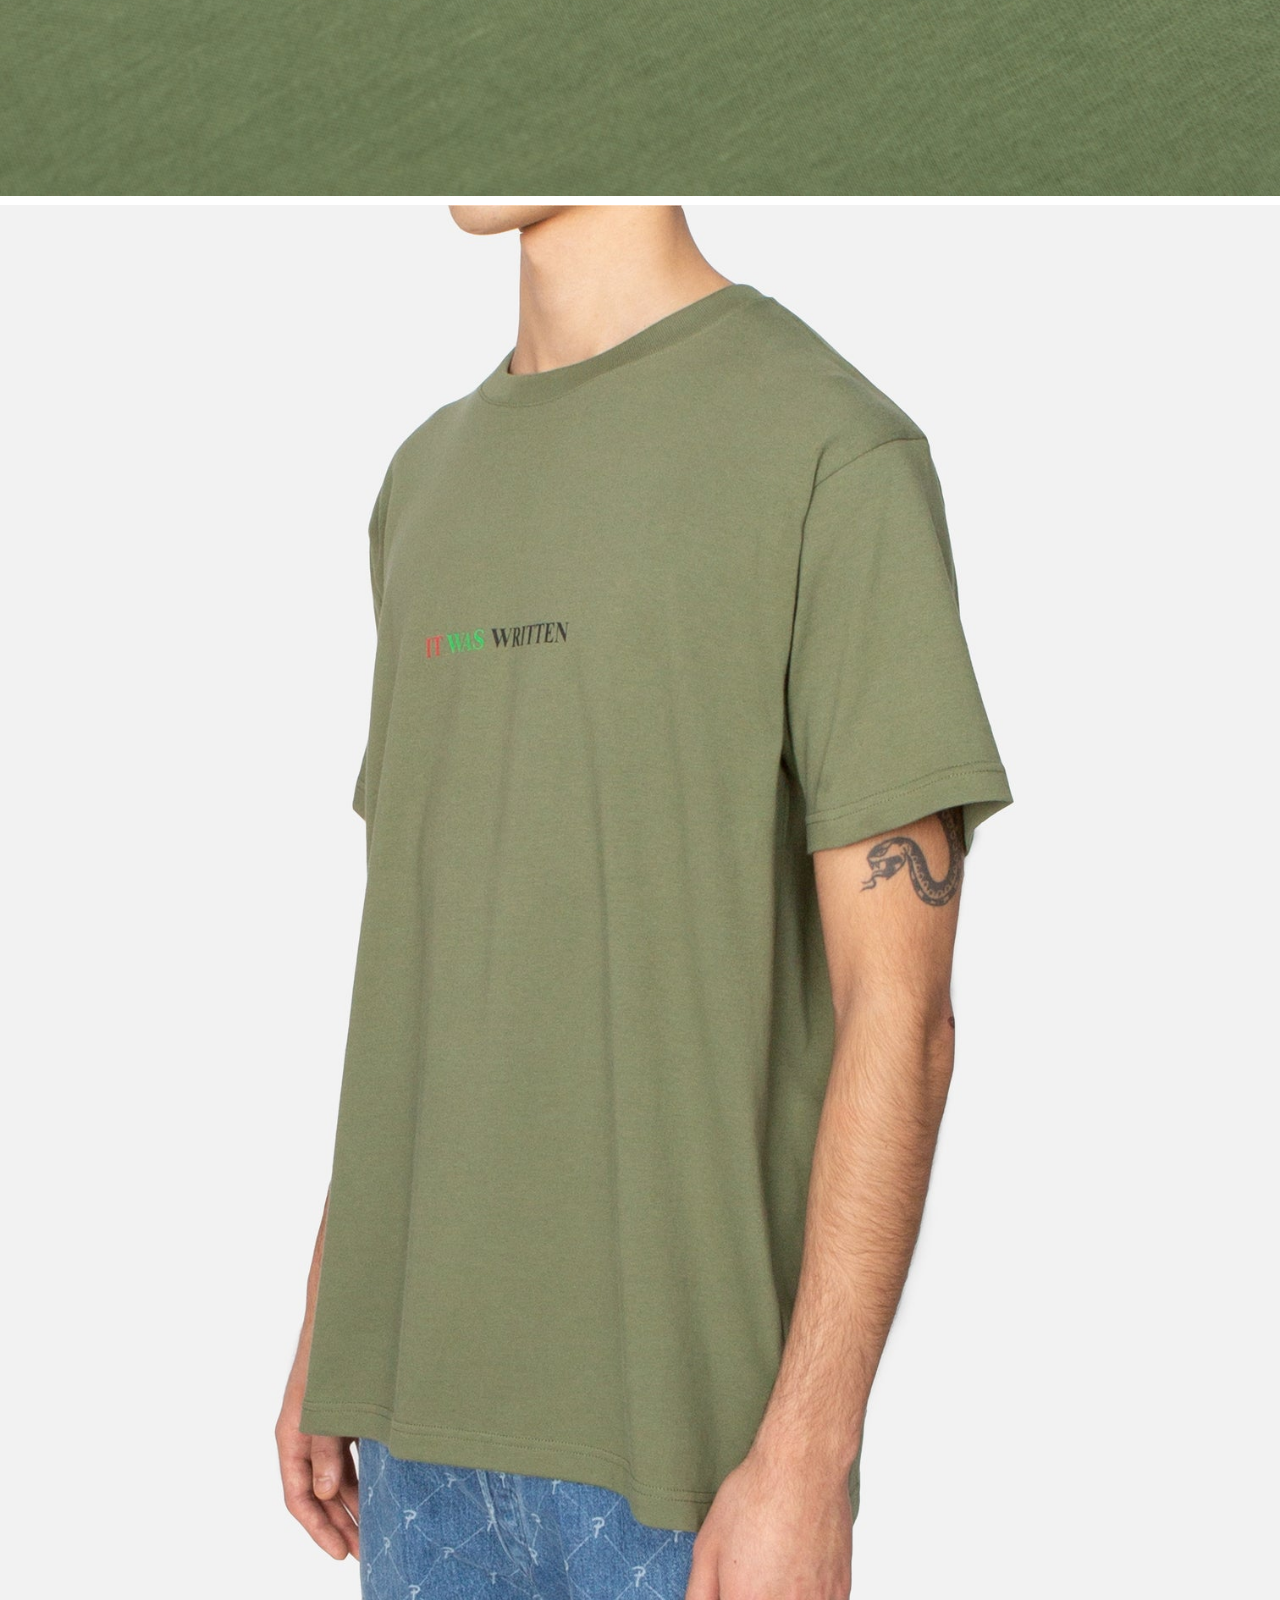
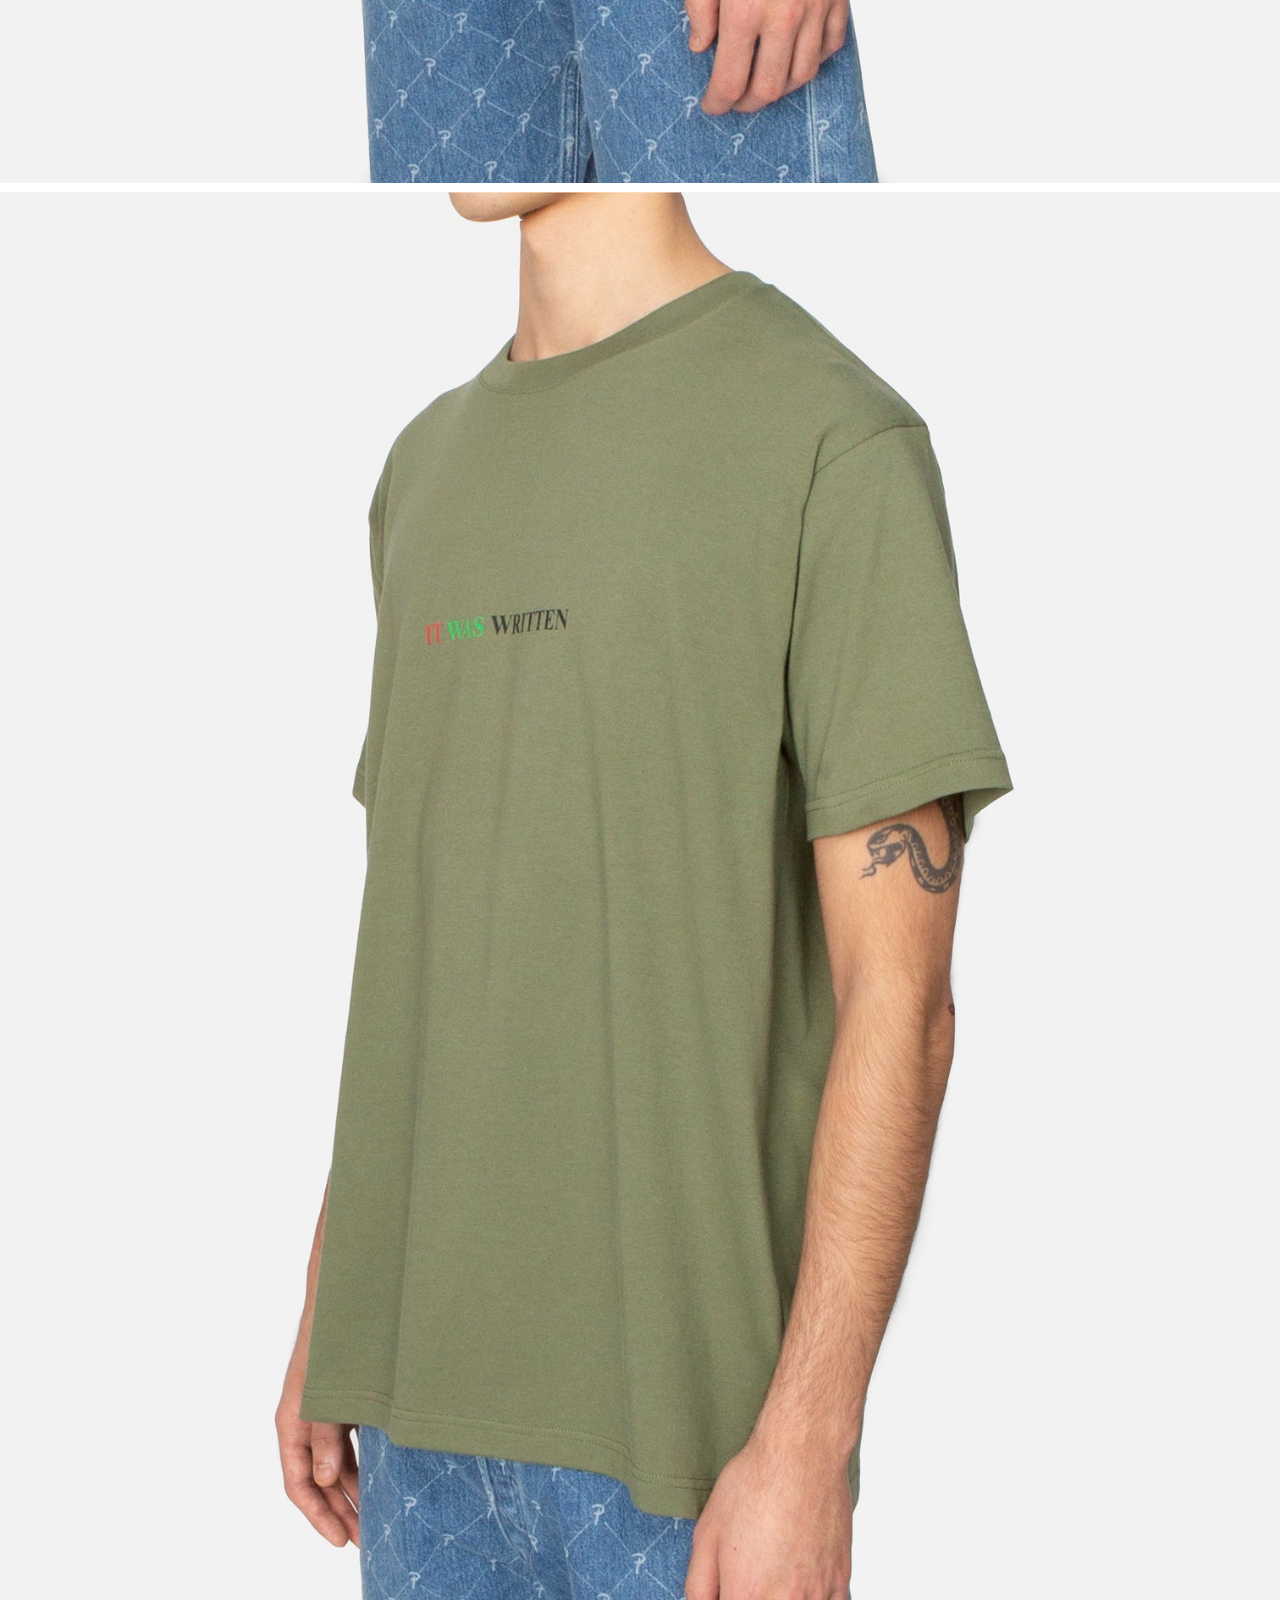
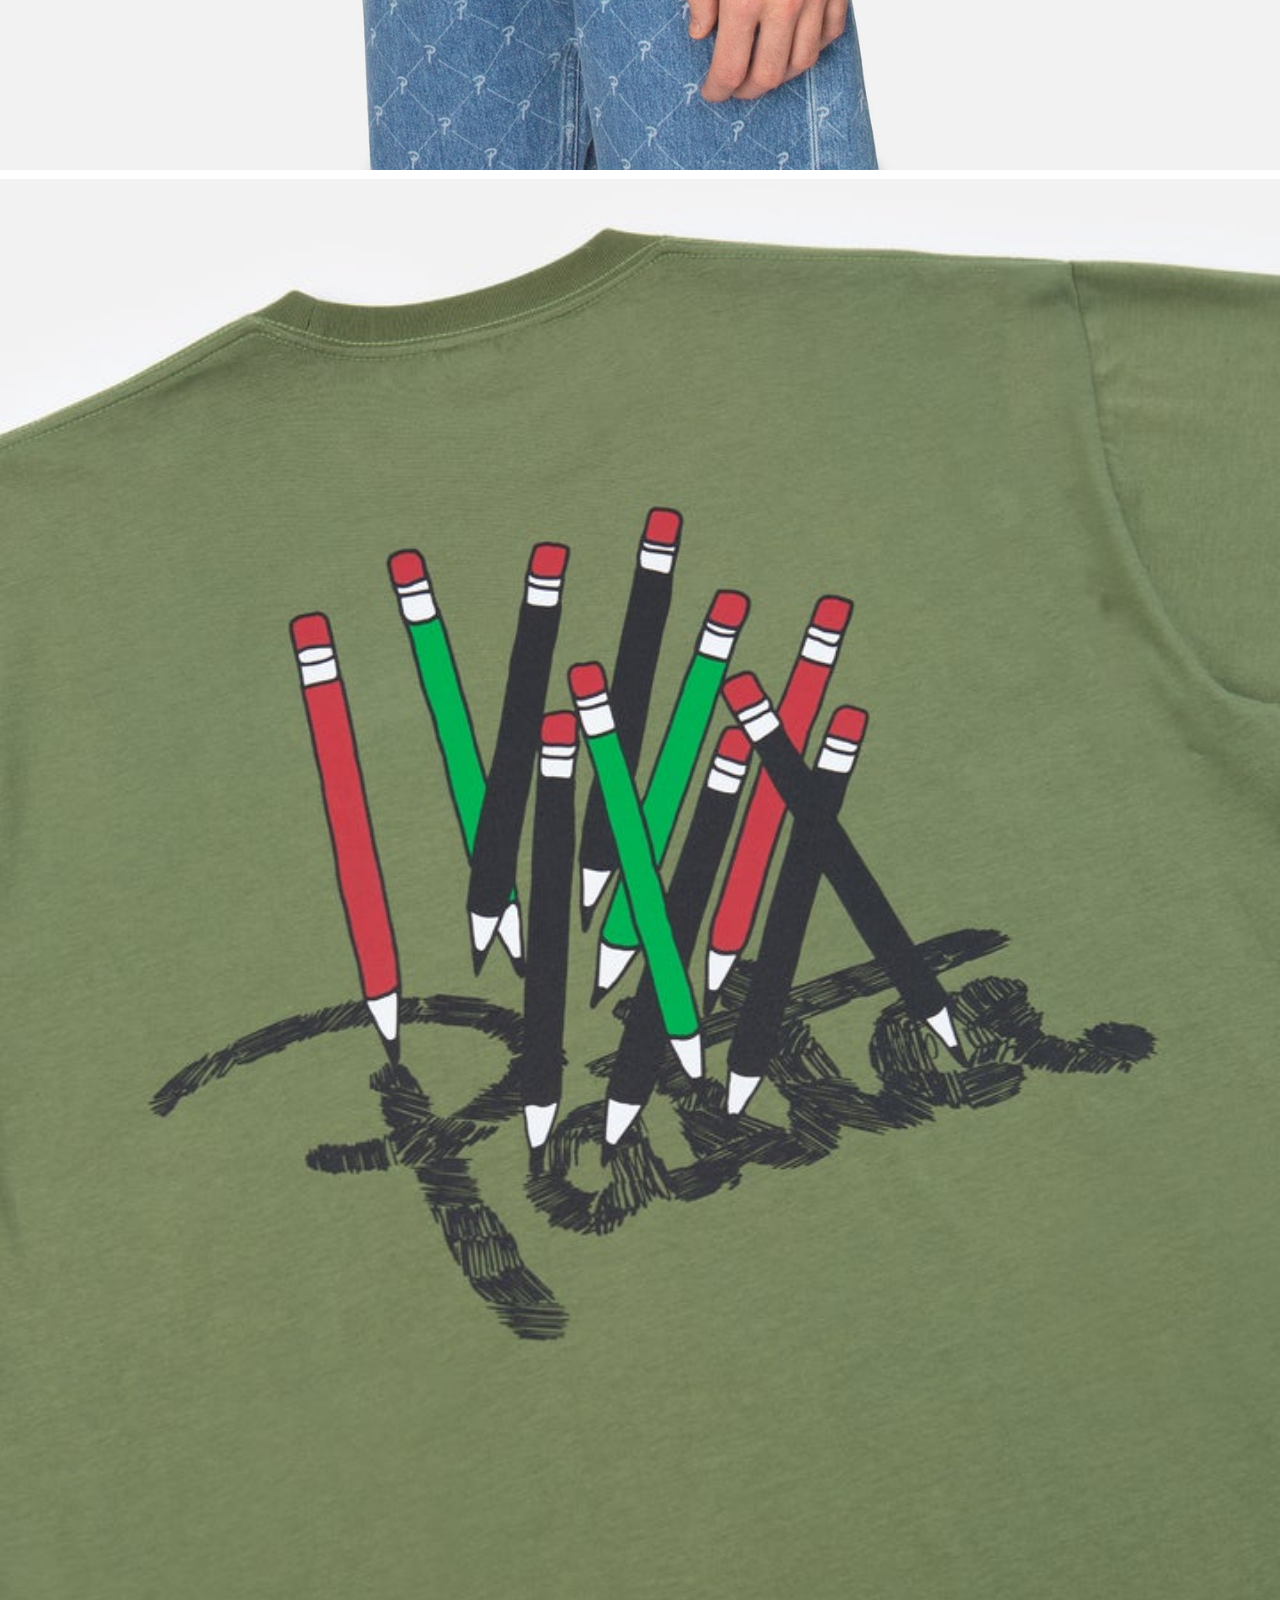
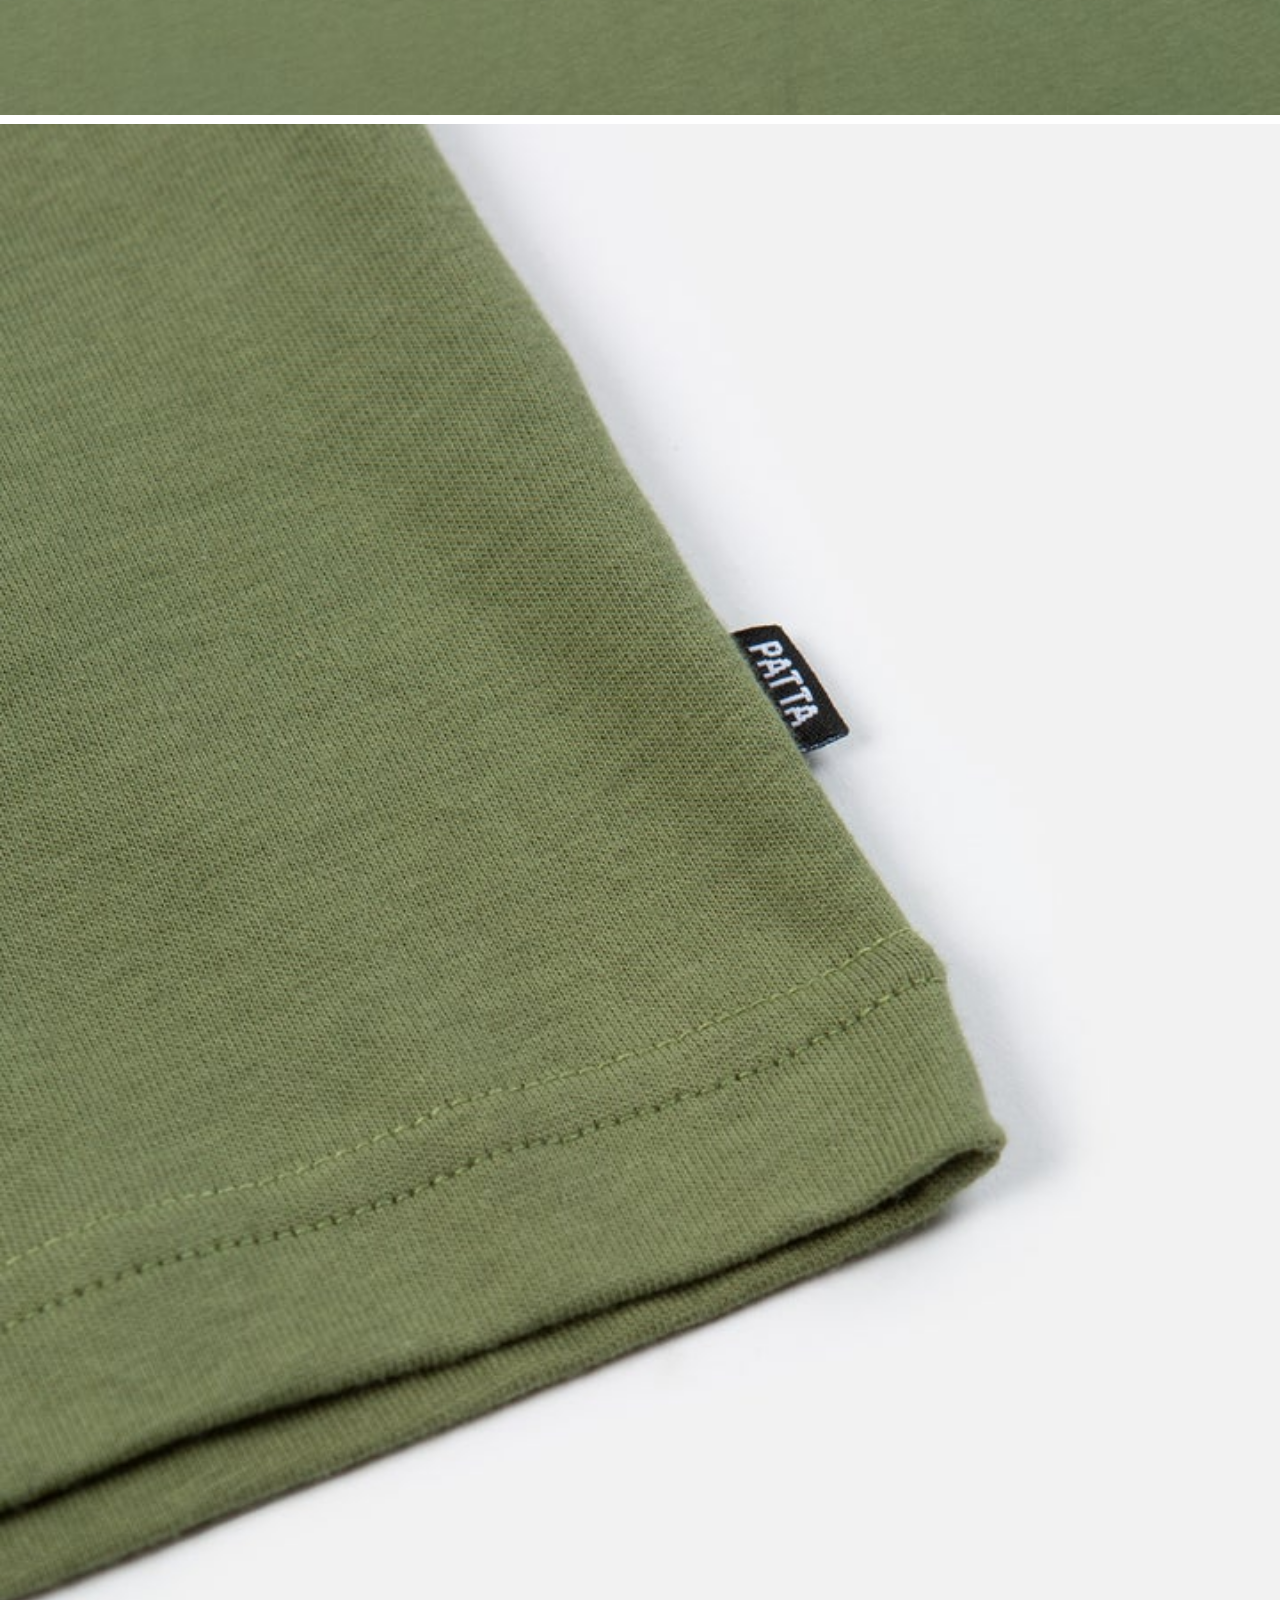
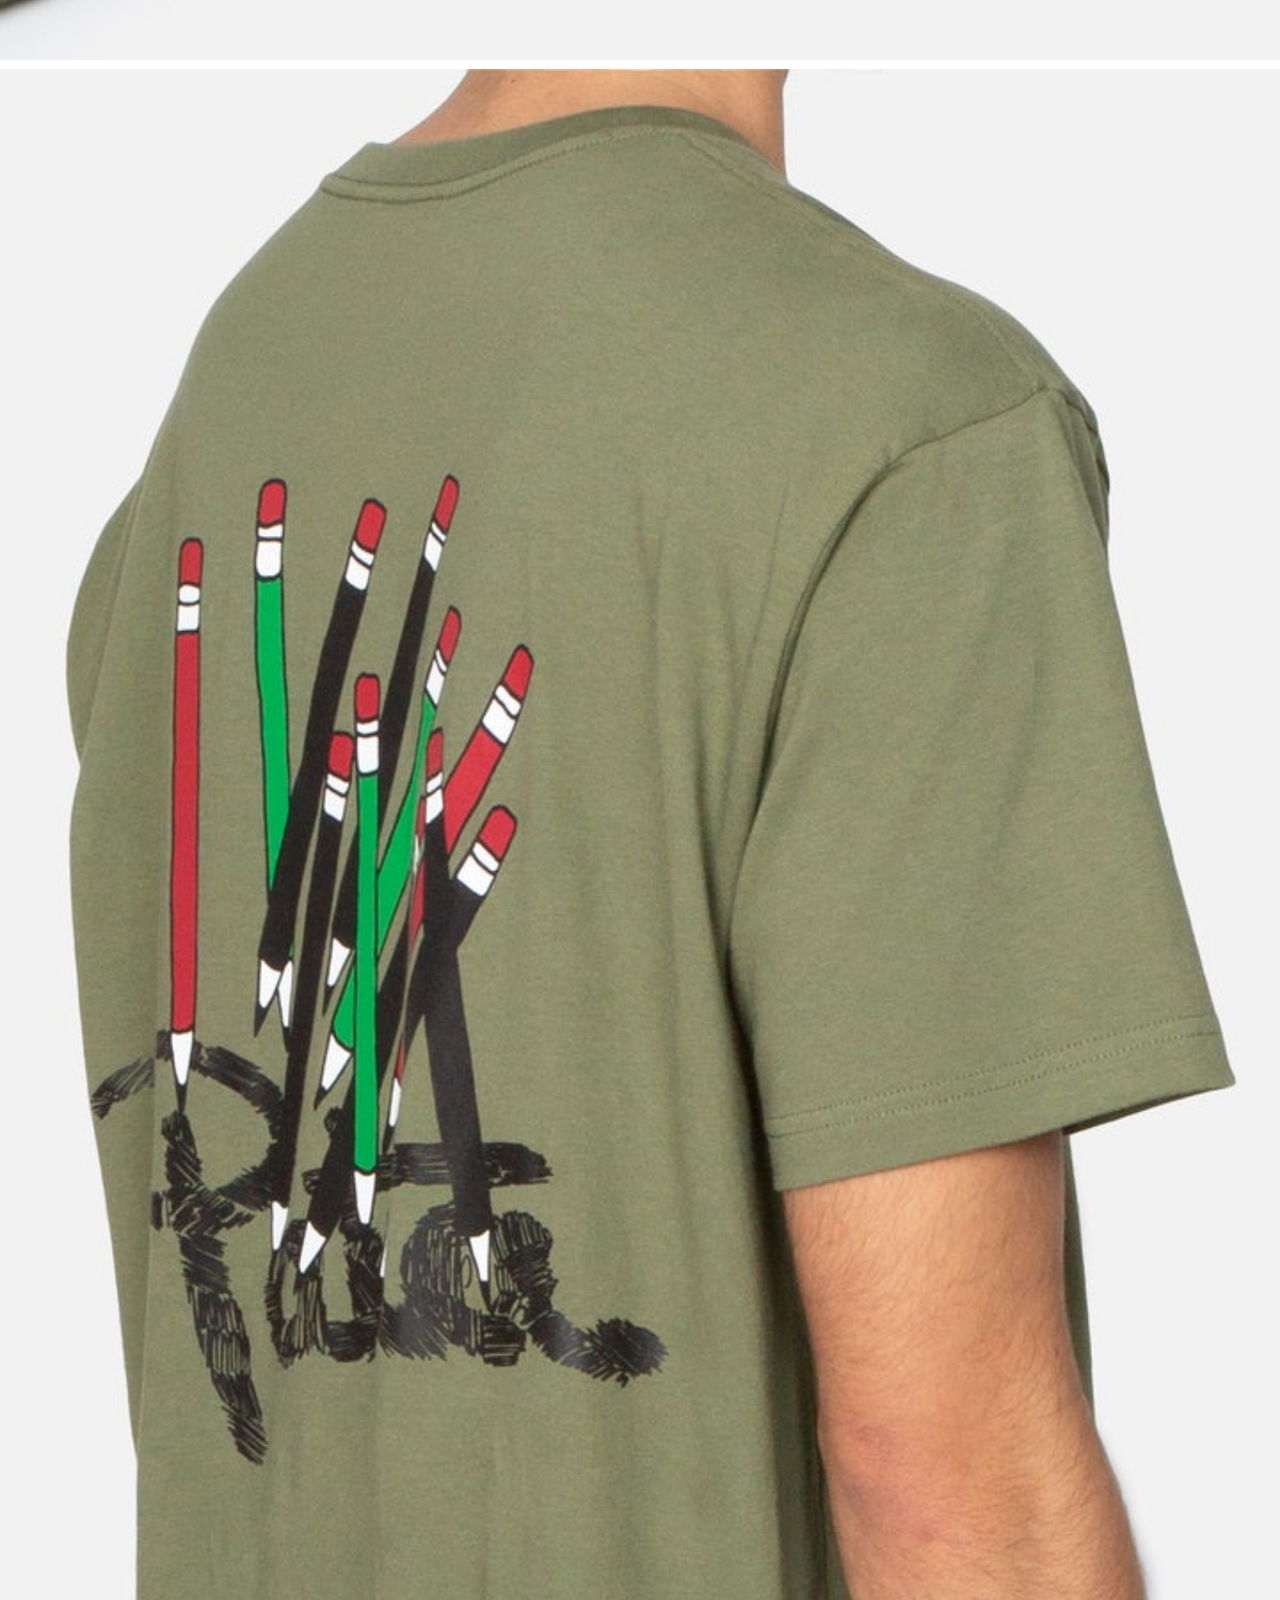
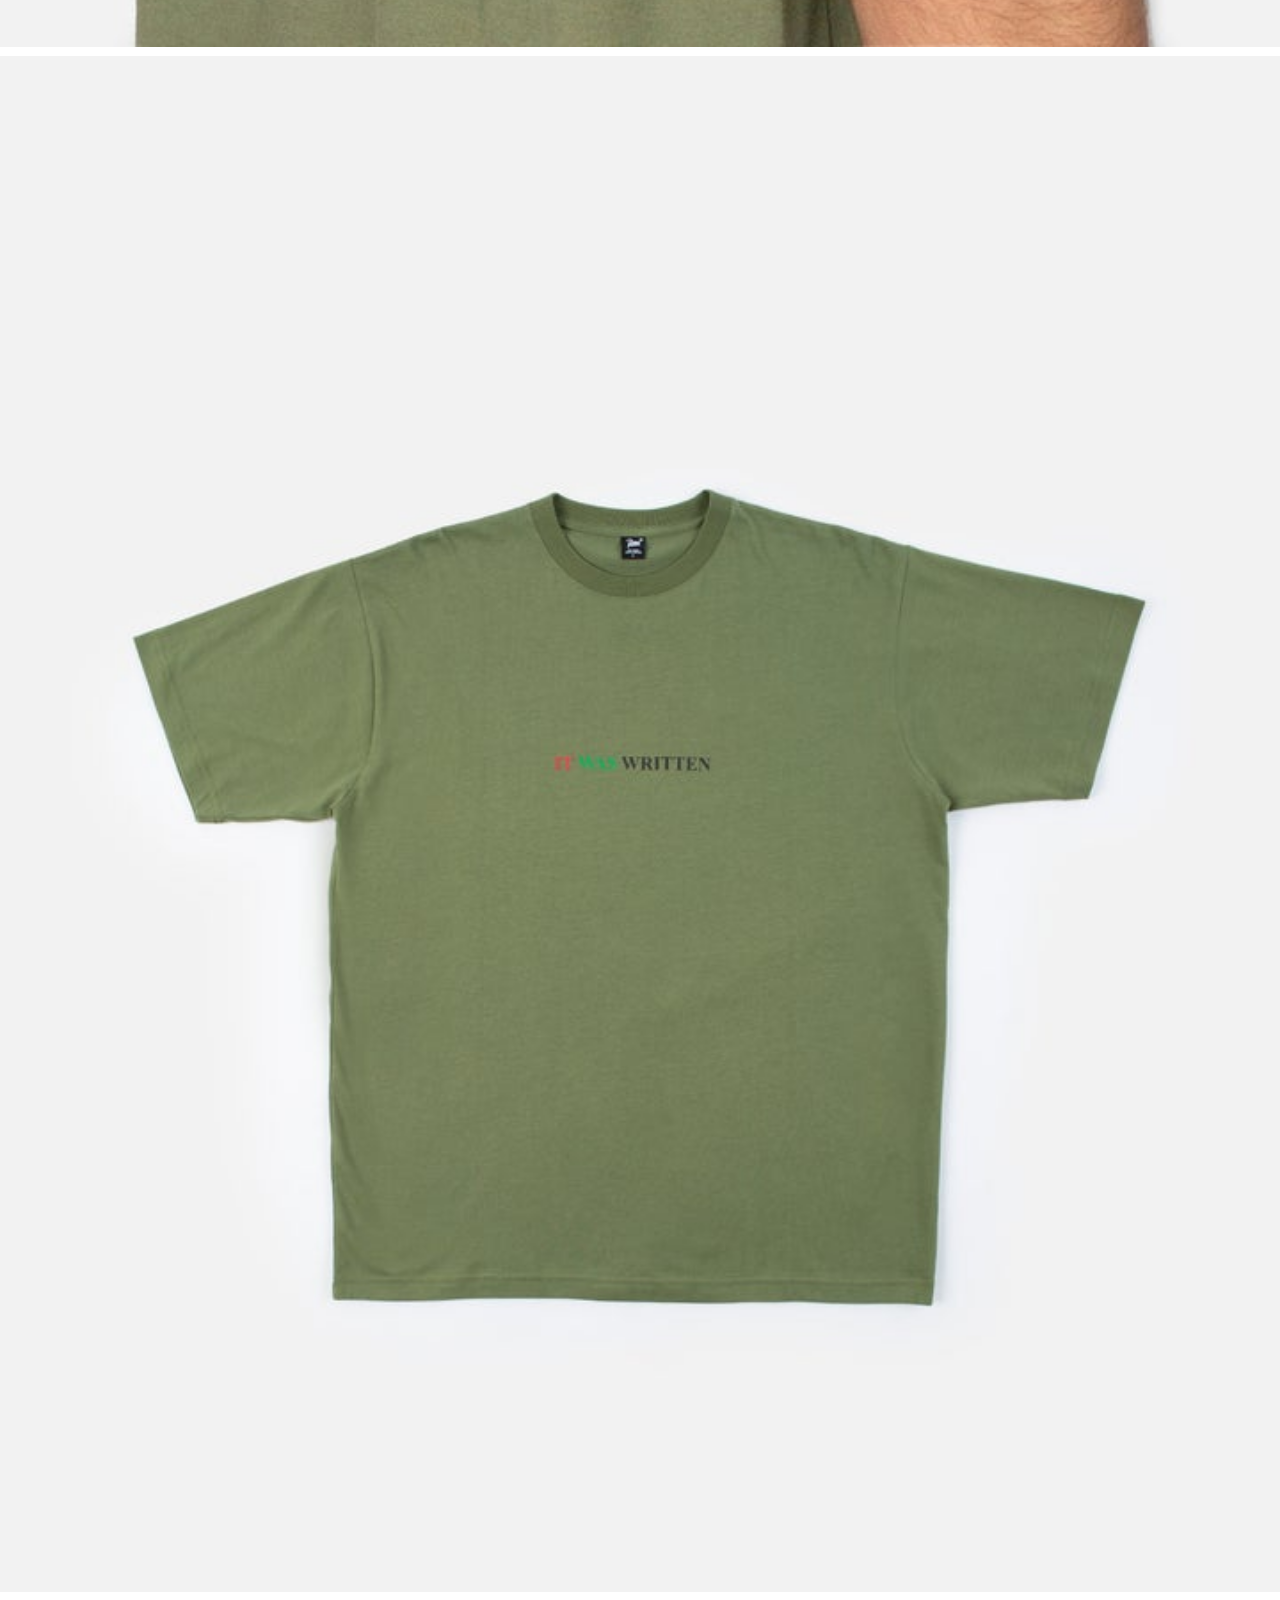
==== commit 802e8f9a: "Add files via upload" ====
--- a/basiswebsite/pagina2.html
+++ b/basiswebsite/pagina2.html
@@ -20,7 +20,7 @@
                     <img src="./images/back_icon.png" class="back" alt="go back">
                 </div>
             </a>
-            <img src="./images/patta_logo.png" alt="logo" class="logo" />
+            <img src="./images/patta_logo.png" alt="logo" class="logo0" />
             <img src="./images/bag_icon.png" class="shop" alt="cart" />
         </nav>
     </header>
--- a/basiswebsite/styles/style.css
+++ b/basiswebsite/styles/style.css
@@ -36,12 +36,18 @@
   width: 8%;
   height: 8%;
   margin-top: 12%;
-  margin-right: -3%;
+  margin-right: -1%;
 }
 
 .logo {
   margin-top: 5%;
-  width: 30%;
+  margin-left: -80px;
+  width: 25%;
+}
+
+.logo0 {
+  margin-top: 5%;
+  width: 25%;
 }
 
 nav {
@@ -101,59 +107,95 @@
 
 /*HAMBURGER MENU BUTTON*/
 /* Dit is het hamburger menu wat erg veel werk kostte, je werkt hier met eigenlijk een streepje die je ineen before en after systeem zet waardoor je met 3 strepen een hamburger menu kan creeeren*/
-.menu-button {
-  display: flex;
-  align-items: center;
+
+.navbar {
+  min-height: 70px;
+  display: flex;
+  z-index: 100;
+}
+
+.nav-menu {
+  display: flex;
+  flex-direction: column;
+  border: 1px solid grey;
+}
+
+.hamburger {
+  display: none;
+  cursor: pointer;
+  margin-top: 45px;
+}
+
+.bar {
+  display: block;
   width: 30px;
-  height: 30px;
-  cursor: pointer;
-  transition: all 0.4s ease-in-out;
-  margin-top: 12%;
-  margin-left: -3%;
-}
-
-.menu-button__burger {
-  width: 30px;
-  height: 3px;
-  background: black;
-  border-radius: 4px;
-  box-shadow: 0 3px 5px rgba(235, 76, 43, 0.1);
-  transition: all 0.4s ease-in-out;
-}
-
-.menu-button__burger::before,
-.menu-button__burger::after {
-  content: "";
-  position: absolute;
-  width: 30px;
-  height: 3px;
-  background: black;
-  border-radius: 2px;
-  box-shadow: 0 3px 5px rgba(235, 76, 43, 0.1);
-  transition: all 0.4s ease-in-out;
-}
-
-.menu-button__burger::before {
-  transform: translateY(-10px);
-}
-
-.menu-button__burger::after {
-  transform: translateY(10px);
-}
-
-/*ANIMATIE HAMBURGER MENU*/
-.menu-button.open .menu-button__burger {
-  transform: translateX(-10px);
-  background: transparent;
-  box-shadow: none;
-}
-
-.menu-button.open .menu-button__burger::before {
-  transform: rotate(45deg) translate(10px, -10px);
-}
-
-.menu-button.open .menu-button__burger::after {
-  transform: rotate(-45deg) translate(10px, 10px);
+  height: 2px;
+  margin: 8px auto;
+  -webkit-transition: all 0.3s ease-in-out;
+  transition: all 0.3s ease-in-out;
+  background-color: black;
+}
+
+
+
+@media(max-width:768px) {
+  .hamburger {
+    display: block;
+  }
+
+  .hamburger.active .bar:nth-child(2) {
+    opacity: 0;
+  }
+
+  .hamburger.active .bar:nth-child(1) {
+    transform: translateY(8px) rotate(45deg);
+  }
+
+  .hamburger.active .bar:nth-child(3) {
+    transform: translateY(-8px) rotate(-45deg);
+  }
+
+  .nav-menu {
+    position: fixed;
+    left: -100%;
+    gap: 0;
+    bottom: 0;
+    top: 0;
+    flex-direction: column;
+    background-color: white;
+    width: 80%;
+    transition: 0.3s;
+    padding: 32px;
+  }
+
+  .nav-item {
+    margin: 8px 0;
+    font-size: 20px;
+    font-family: Helvetica, sans-serif;
+    color: #3a3a3a;
+    font-weight: 700;
+    text-transform: uppercase;
+    letter-spacing: 0;
+  }
+
+  .nav-menu.active {
+    left: 0;
+  }
+
+}
+
+hr {
+  height: 0.5px;
+  color: #969696;
+  margin: 40px -32px;
+}
+
+.nav-item2 {
+  font-family: Helvetica, sans-serif;
+  letter-spacing: 0;
+  color: #969696;
+  font-size: 16px;
+  padding: 15px 0px;
 }
 
 /*FOTO"S MET OVERLAY*/
@@ -454,8 +496,8 @@
   padding-right: 30px;
   width: 100%;
   height: 18em;
+  bottom: 0;
   position: fixed;
-  bottom: 0;
   max-height: 80%;
   overflow-y: scroll;
 }
